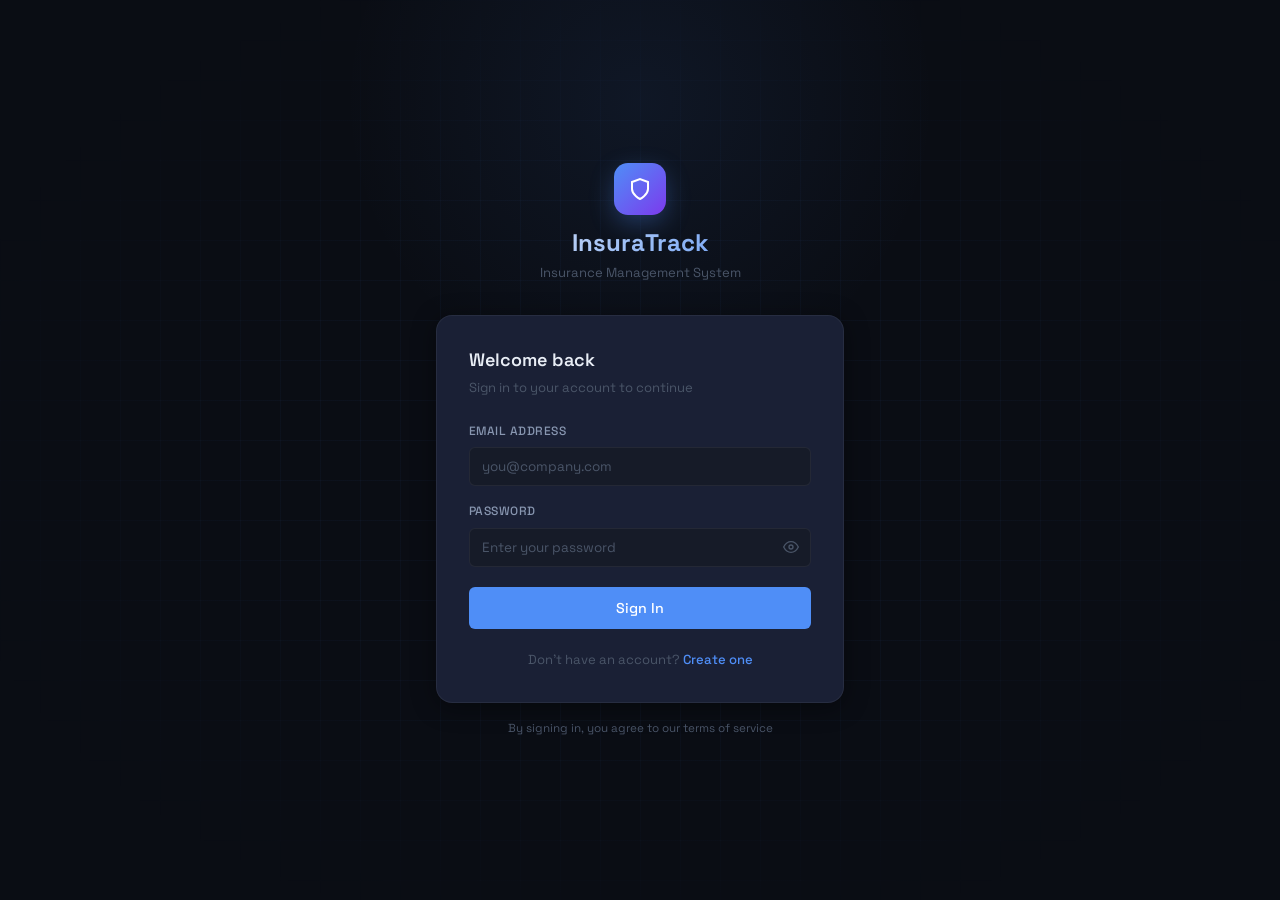
==== index.html @ 6d923c2f "frontend initial commit" ====
<!DOCTYPE html>
<html lang="en">
<head>
  <meta charset="UTF-8">
  <meta name="viewport" content="width=device-width, initial-scale=1.0">
  <title>InsuraTrack — Insurance Management</title>
  <link rel="stylesheet" href="css/global.css">
  <link rel="stylesheet" href="css/navbar.css">
  <link rel="stylesheet" href="css/dashboard.css">
  <style>
    #app { display: contents; }
  </style>
</head>
<body>
  <div id="app">
    <!-- Rendered by script.js -->
    <div style="display:flex;align-items:center;justify-content:center;min-height:100vh">
      <div class="spinner"></div>
    </div>
  </div>

  <!-- Load all JS modules in dependency order -->
  <script src="js/api.js"></script>
  <script src="js/auth.js"></script>
  <script src="js/utils.js"></script>
  <script src="js/dashboard.js"></script>
  <script src="js/policies.js"></script>
  <script src="js/payments.js"></script>
  <script src="js/companies.js"></script>
  <script src="js/script.js"></script>
  <script src="js/types.js"></script>
</body>
</html>
---- css/global.css ----
@import url('https://fonts.googleapis.com/css2?family=Space+Grotesk:wght@300;400;500;600;700&family=DM+Mono:wght@400;500&display=swap');

:root {
  /* Core Palette */
  --bg-base: #0a0d14;
  --bg-surface: #10141f;
  --bg-elevated: #161b28;
  --bg-card: #1a2035;
  --bg-hover: #1f2640;

  /* Borders */
  --border: rgba(255,255,255,0.06);
  --border-active: rgba(99,179,237,0.3);

  /* Text */
  --text-primary: #e8edf5;
  --text-secondary: #8896b0;
  --text-muted: #4a5568;

  /* Accent */
  --accent: #4f8ef7;
  --accent-hover: #6aa1ff;
  --accent-glow: rgba(79,142,247,0.15);
  --accent-soft: rgba(79,142,247,0.1);

  /* Status Colors */
  --green: #34d399;
  --green-soft: rgba(52,211,153,0.1);
  --red: #f87171;
  --red-soft: rgba(248,113,113,0.1);
  --yellow: #fbbf24;
  --yellow-soft: rgba(251,191,36,0.1);
  --purple: #a78bfa;
  --purple-soft: rgba(167,139,250,0.1);
  --cyan: #22d3ee;
  --cyan-soft: rgba(34,211,238,0.1);

  /* Spacing */
  --radius: 10px;
  --radius-lg: 16px;
  --radius-sm: 6px;

  /* Sidebar */
  --sidebar-width: 240px;
  --navbar-height: 60px;

  /* Shadows */
  --shadow-card: 0 4px 24px rgba(0,0,0,0.4);
  --shadow-glow: 0 0 30px rgba(79,142,247,0.15);
}

*, *::before, *::after { box-sizing: border-box; margin: 0; padding: 0; }

html { font-size: 15px; }

body {
  font-family: 'Space Grotesk', sans-serif;
  background: var(--bg-base);
  color: var(--text-primary);
  line-height: 1.6;
  min-height: 100vh;
  overflow-x: hidden;
}

/* Scrollbar */
::-webkit-scrollbar { width: 6px; height: 6px; }
::-webkit-scrollbar-track { background: var(--bg-surface); }
::-webkit-scrollbar-thumb { background: var(--bg-elevated); border-radius: 3px; }
::-webkit-scrollbar-thumb:hover { background: var(--text-muted); }

/* Typography */
h1, h2, h3, h4, h5, h6 { font-weight: 600; line-height: 1.3; }
h1 { font-size: 1.8rem; }
h2 { font-size: 1.4rem; }
h3 { font-size: 1.1rem; }

a { color: var(--accent); text-decoration: none; }
a:hover { color: var(--accent-hover); }

/* Buttons */
.btn {
  display: inline-flex;
  align-items: center;
  gap: 6px;
  padding: 8px 16px;
  border-radius: var(--radius-sm);
  font-family: inherit;
  font-size: 0.875rem;
  font-weight: 500;
  cursor: pointer;
  border: none;
  transition: all 0.15s ease;
  white-space: nowrap;
}

.btn-primary {
  background: var(--accent);
  color: #fff;
}
.btn-primary:hover { background: var(--accent-hover); transform: translateY(-1px); box-shadow: 0 4px 16px rgba(79,142,247,0.3); }

.btn-ghost {
  background: transparent;
  color: var(--text-secondary);
  border: 1px solid var(--border);
}
.btn-ghost:hover { background: var(--bg-hover); color: var(--text-primary); border-color: var(--border-active); }

.btn-danger {
  background: var(--red-soft);
  color: var(--red);
  border: 1px solid rgba(248,113,113,0.2);
}
.btn-danger:hover { background: rgba(248,113,113,0.2); }

.btn-success {
  background: var(--green-soft);
  color: var(--green);
  border: 1px solid rgba(52,211,153,0.2);
}
.btn-success:hover { background: rgba(52,211,153,0.2); }

.btn-sm { padding: 5px 10px; font-size: 0.8rem; }
.btn-icon { padding: 7px; }

/* Cards */
.card {
  background: var(--bg-card);
  border: 1px solid var(--border);
  border-radius: var(--radius-lg);
  padding: 20px;
}

/* Tables */
.table-wrapper {
  overflow-x: auto;
  border-radius: var(--radius-lg);
  border: 1px solid var(--border);
}

table {
  width: 100%;
  border-collapse: collapse;
  font-size: 0.875rem;
}

thead th {
  background: var(--bg-elevated);
  color: var(--text-muted);
  font-weight: 500;
  font-size: 0.75rem;
  text-transform: uppercase;
  letter-spacing: 0.05em;
  padding: 12px 16px;
  text-align: left;
  border-bottom: 1px solid var(--border);
}

tbody tr {
  border-bottom: 1px solid var(--border);
  transition: background 0.1s;
}
tbody tr:last-child { border-bottom: none; }
tbody tr:hover { background: var(--bg-hover); }

tbody td {
  padding: 12px 16px;
  color: var(--text-secondary);
  vertical-align: middle;
}

tbody td:first-child { color: var(--text-primary); font-weight: 500; }

/* Badges */
.badge {
  display: inline-flex;
  align-items: center;
  gap: 4px;
  padding: 3px 8px;
  border-radius: 20px;
  font-size: 0.75rem;
  font-weight: 500;
}
.badge-active, .badge-paid, .badge-green { background: var(--green-soft); color: var(--green); }
.badge-inactive, .badge-overdue, .badge-red { background: var(--red-soft); color: var(--red); }
.badge-pending, .badge-yellow { background: var(--yellow-soft); color: var(--yellow); }
.badge-expiring, .badge-purple { background: var(--purple-soft); color: var(--purple); }
.badge-expired { background: rgba(74,85,104,0.3); color: var(--text-muted); }
.badge-admin { background: var(--accent-soft); color: var(--accent); }

/* Forms */
.form-group {
  display: flex;
  flex-direction: column;
  gap: 6px;
}

label {
  font-size: 0.8rem;
  font-weight: 500;
  color: var(--text-secondary);
  text-transform: uppercase;
  letter-spacing: 0.04em;
}

input, select, textarea {
  background: var(--bg-elevated);
  border: 1px solid var(--border);
  border-radius: var(--radius-sm);
  color: var(--text-primary);
  font-family: inherit;
  font-size: 0.9rem;
  padding: 10px 12px;
  transition: border-color 0.15s, box-shadow 0.15s;
  width: 100%;
  outline: none;
}

input:focus, select:focus, textarea:focus {
  border-color: var(--accent);
  box-shadow: 0 0 0 3px var(--accent-soft);
}

input::placeholder, textarea::placeholder { color: var(--text-muted); }

select option { background: var(--bg-card); }

.form-grid {
  display: grid;
  grid-template-columns: repeat(auto-fit, minmax(220px, 1fr));
  gap: 16px;
}

/* Section Header */
.section-header {
  display: flex;
  align-items: center;
  justify-content: space-between;
  margin-bottom: 20px;
  flex-wrap: wrap;
  gap: 12px;
}

.section-title {
  font-size: 1.1rem;
  font-weight: 600;
  color: var(--text-primary);
}

/* Search Bar */
.search-bar {
  display: flex;
  align-items: center;
  gap: 8px;
  background: var(--bg-elevated);
  border: 1px solid var(--border);
  border-radius: var(--radius-sm);
  padding: 8px 12px;
  width: 240px;
}

.search-bar input {
  background: none;
  border: none;
  padding: 0;
  font-size: 0.875rem;
  box-shadow: none;
}

.search-bar svg { color: var(--text-muted); flex-shrink: 0; }

/* Page Container */
.page-content {
  padding: 24px;
  animation: fadeIn 0.2s ease;
}

@keyframes fadeIn {
  from { opacity: 0; transform: translateY(8px); }
  to { opacity: 1; transform: translateY(0); }
}

/* Utility */
.flex { display: flex; }
.items-center { align-items: center; }
.gap-8 { gap: 8px; }
.gap-12 { gap: 12px; }
.gap-16 { gap: 16px; }
.mt-16 { margin-top: 16px; }
.mt-24 { margin-top: 24px; }
.text-muted { color: var(--text-muted); font-size: 0.85rem; }

/* Empty state */
.empty-state {
  text-align: center;
  padding: 48px 20px;
  color: var(--text-muted);
}
.empty-state svg { margin-bottom: 12px; opacity: 0.4; }
.empty-state p { font-size: 0.9rem; }

/* Mono font for codes */
.mono { font-family: 'DM Mono', monospace; font-size: 0.85rem; }

/* Divider */
.divider { height: 1px; background: var(--border); margin: 16px 0; }

/* Hidden */
.hidden { display: none !important; }

/* Checkbox */
.checkbox-label {
  display: flex;
  align-items: center;
  gap: 8px;
  cursor: pointer;
  font-size: 0.875rem;
  color: var(--text-secondary);
}

input[type="checkbox"] {
  width: 16px;
  height: 16px;
  accent-color: var(--accent);
}

/* Responsive */
@media (max-width: 768px) {
  .form-grid { grid-template-columns: 1fr; }
  .section-header { flex-direction: column; align-items: flex-start; }
}
---- css/navbar.css ----
/* ─── SIDEBAR ─────────────────────────────────────────── */
.sidebar {
  position: fixed;
  left: 0;
  top: 0;
  bottom: 0;
  width: var(--sidebar-width);
  background: var(--bg-surface);
  border-right: 1px solid var(--border);
  display: flex;
  flex-direction: column;
  z-index: 100;
  transition: transform 0.25s ease;
}

.sidebar-logo {
  display: flex;
  align-items: center;
  gap: 10px;
  padding: 18px 20px;
  border-bottom: 1px solid var(--border);
  flex-shrink: 0;
}

.logo-icon {
  width: 34px;
  height: 34px;
  background: linear-gradient(135deg, var(--accent), #7c3aed);
  border-radius: 9px;
  display: flex;
  align-items: center;
  justify-content: center;
  flex-shrink: 0;
}

.sidebar-logo-text {
  display: flex;
  flex-direction: column;
  line-height: 1.2;
}

.sidebar-logo-text span:first-child {
  font-size: 0.95rem;
  font-weight: 700;
  color: var(--text-primary);
}

.sidebar-logo-text span:last-child {
  font-size: 0.65rem;
  color: var(--text-muted);
  text-transform: uppercase;
  letter-spacing: 0.08em;
}

.sidebar-nav {
  flex: 1;
  overflow-y: auto;
  padding: 12px 0;
}

.nav-section-label {
  padding: 8px 20px 4px;
  font-size: 0.65rem;
  font-weight: 600;
  text-transform: uppercase;
  letter-spacing: 0.1em;
  color: var(--text-muted);
}

.nav-item {
  display: flex;
  align-items: center;
  gap: 10px;
  padding: 9px 20px;
  color: var(--text-muted);
  font-size: 0.875rem;
  font-weight: 500;
  cursor: pointer;
  transition: all 0.15s ease;
  border-left: 2px solid transparent;
  margin: 1px 0;
  border-radius: 0 6px 6px 0;
  margin-right: 8px;
}

.nav-item:hover {
  color: var(--text-primary);
  background: var(--bg-hover);
}

.nav-item.active {
  color: var(--accent);
  background: var(--accent-soft);
  border-left-color: var(--accent);
}

.nav-item svg { flex-shrink: 0; opacity: 0.8; }
.nav-item.active svg { opacity: 1; }

.nav-badge {
  margin-left: auto;
  background: var(--red);
  color: #fff;
  font-size: 0.65rem;
  padding: 2px 6px;
  border-radius: 10px;
  font-weight: 600;
}

.sidebar-footer {
  padding: 12px 12px;
  border-top: 1px solid var(--border);
  flex-shrink: 0;
}

.user-info {
  display: flex;
  align-items: center;
  gap: 10px;
  padding: 8px;
  border-radius: var(--radius-sm);
}

.user-avatar {
  width: 32px;
  height: 32px;
  border-radius: 50%;
  background: linear-gradient(135deg, var(--accent), #7c3aed);
  display: flex;
  align-items: center;
  justify-content: center;
  font-size: 0.8rem;
  font-weight: 700;
  color: #fff;
  flex-shrink: 0;
}

.user-details { flex: 1; min-width: 0; }
.user-name {
  font-size: 0.875rem;
  font-weight: 600;
  white-space: nowrap;
  overflow: hidden;
  text-overflow: ellipsis;
}
.user-role {
  font-size: 0.7rem;
  color: var(--text-muted);
  text-transform: uppercase;
  letter-spacing: 0.05em;
}

.logout-btn {
  width: 28px;
  height: 28px;
  display: flex;
  align-items: center;
  justify-content: center;
  border-radius: 6px;
  color: var(--text-muted);
  cursor: pointer;
  border: none;
  background: none;
  transition: all 0.15s;
  flex-shrink: 0;
}
.logout-btn:hover { background: var(--red-soft); color: var(--red); }

/* ─── NAVBAR ─────────────────────────────────────────── */
.navbar {
  position: fixed;
  top: 0;
  left: var(--sidebar-width);
  right: 0;
  height: var(--navbar-height);
  background: rgba(10,13,20,0.85);
  backdrop-filter: blur(12px);
  border-bottom: 1px solid var(--border);
  display: flex;
  align-items: center;
  padding: 0 24px;
  z-index: 90;
  gap: 16px;
}

.navbar-title {
  font-size: 1rem;
  font-weight: 600;
  color: var(--text-primary);
  flex: 1;
}

.navbar-actions {
  display: flex;
  align-items: center;
  gap: 8px;
}

.nav-icon-btn {
  position: relative;
  width: 36px;
  height: 36px;
  border-radius: 8px;
  background: var(--bg-elevated);
  border: 1px solid var(--border);
  display: flex;
  align-items: center;
  justify-content: center;
  cursor: pointer;
  color: var(--text-secondary);
  transition: all 0.15s;
}
.nav-icon-btn:hover { background: var(--bg-hover); color: var(--text-primary); }

.notif-dot {
  position: absolute;
  top: 6px;
  right: 6px;
  width: 7px;
  height: 7px;
  background: var(--red);
  border-radius: 50%;
  border: 1.5px solid var(--bg-base);
}

/* Notifications dropdown */
.notif-dropdown {
  position: absolute;
  top: calc(var(--navbar-height) + 8px);
  right: 24px;
  width: 340px;
  background: var(--bg-card);
  border: 1px solid var(--border);
  border-radius: var(--radius-lg);
  box-shadow: var(--shadow-card);
  z-index: 200;
  overflow: hidden;
  animation: dropIn 0.15s ease;
}

@keyframes dropIn {
  from { opacity: 0; transform: translateY(-8px); }
  to { opacity: 1; transform: translateY(0); }
}

.notif-header {
  padding: 14px 16px;
  border-bottom: 1px solid var(--border);
  display: flex;
  align-items: center;
  justify-content: space-between;
  font-size: 0.875rem;
  font-weight: 600;
}

.notif-list { max-height: 320px; overflow-y: auto; }

.notif-item {
  display: flex;
  gap: 12px;
  padding: 12px 16px;
  border-bottom: 1px solid var(--border);
  transition: background 0.1s;
  cursor: pointer;
}
.notif-item:last-child { border-bottom: none; }
.notif-item:hover { background: var(--bg-hover); }

.notif-icon {
  width: 32px;
  height: 32px;
  border-radius: 8px;
  display: flex;
  align-items: center;
  justify-content: center;
  flex-shrink: 0;
}

.notif-text { flex: 1; }
.notif-text p { font-size: 0.825rem; color: var(--text-secondary); line-height: 1.4; }
.notif-text .time { font-size: 0.75rem; color: var(--text-muted); margin-top: 3px; }
.notif-empty { text-align: center; padding: 32px; color: var(--text-muted); font-size: 0.875rem; }

/* ─── MAIN LAYOUT ─────────────────────────────────────── */
.app-layout {
  display: flex;
  min-height: 100vh;
}

.main-content {
  margin-left: var(--sidebar-width);
  margin-top: var(--navbar-height);
  flex: 1;
  min-width: 0;
}

/* Mobile hamburger */
.hamburger {
  display: none;
  background: none;
  border: none;
  color: var(--text-primary);
  cursor: pointer;
  padding: 4px;
}

.sidebar-overlay {
  display: none;
  position: fixed;
  inset: 0;
  background: rgba(0,0,0,0.6);
  z-index: 95;
}

@media (max-width: 900px) {
  .sidebar {
    transform: translateX(-100%);
    z-index: 110;
  }
  .sidebar.open {
    transform: translateX(0);
    box-shadow: 0 0 40px rgba(0,0,0,0.5);
  }
  .sidebar-overlay.open { display: block; }
  .navbar { left: 0; }
  .main-content { margin-left: 0; }
  .hamburger { display: flex; }
}
---- css/dashboard.css ----
/* ─── DASHBOARD STATS ─────────────────────────────────── */
.stats-grid {
  display: grid;
  grid-template-columns: repeat(auto-fit, minmax(200px, 1fr));
  gap: 16px;
  margin-bottom: 24px;
}

.stat-card {
  background: var(--bg-card);
  border: 1px solid var(--border);
  border-radius: var(--radius-lg);
  padding: 20px;
  display: flex;
  flex-direction: column;
  gap: 12px;
  transition: transform 0.15s, box-shadow 0.15s;
  animation: fadeIn 0.3s ease backwards;
}

.stat-card:hover {
  transform: translateY(-2px);
  box-shadow: var(--shadow-glow);
}

.stat-card:nth-child(1) { animation-delay: 0.05s; }
.stat-card:nth-child(2) { animation-delay: 0.10s; }
.stat-card:nth-child(3) { animation-delay: 0.15s; }
.stat-card:nth-child(4) { animation-delay: 0.20s; }
.stat-card:nth-child(5) { animation-delay: 0.25s; }
.stat-card:nth-child(6) { animation-delay: 0.30s; }

.stat-header {
  display: flex;
  align-items: center;
  justify-content: space-between;
}

.stat-label {
  font-size: 0.75rem;
  font-weight: 500;
  text-transform: uppercase;
  letter-spacing: 0.07em;
  color: var(--text-muted);
}

.stat-icon {
  width: 36px;
  height: 36px;
  border-radius: 9px;
  display: flex;
  align-items: center;
  justify-content: center;
}

.stat-value {
  font-size: 2rem;
  font-weight: 700;
  color: var(--text-primary);
  letter-spacing: -0.02em;
}

.stat-sub {
  font-size: 0.78rem;
  color: var(--text-muted);
  margin-top: -8px;
}

.stat-change {
  font-size: 0.78rem;
  display: flex;
  align-items: center;
  gap: 3px;
}
.stat-change.up { color: var(--green); }
.stat-change.down { color: var(--red); }

/* ─── CHARTS ─────────────────────────────────────────── */
.charts-row {
  display: grid;
  grid-template-columns: 1fr 1fr;
  gap: 16px;
  margin-bottom: 24px;
}

.chart-card {
  background: var(--bg-card);
  border: 1px solid var(--border);
  border-radius: var(--radius-lg);
  padding: 20px;
}

.chart-title {
  font-size: 0.9rem;
  font-weight: 600;
  margin-bottom: 16px;
  color: var(--text-secondary);
}

canvas { display: block; max-width: 100%; }

/* ─── MINI LISTS ─────────────────────────────────────── */
.mini-list-item {
  display: flex;
  align-items: center;
  gap: 12px;
  padding: 10px 0;
  border-bottom: 1px solid var(--border);
}
.mini-list-item:last-child { border-bottom: none; }

.mini-avatar {
  width: 34px;
  height: 34px;
  border-radius: 8px;
  display: flex;
  align-items: center;
  justify-content: center;
  font-size: 0.8rem;
  font-weight: 700;
  flex-shrink: 0;
}

.mini-info { flex: 1; min-width: 0; }
.mini-info .name {
  font-size: 0.875rem;
  font-weight: 500;
  white-space: nowrap;
  overflow: hidden;
  text-overflow: ellipsis;
}
.mini-info .sub { font-size: 0.75rem; color: var(--text-muted); }

.mini-amount {
  font-size: 0.9rem;
  font-weight: 600;
  color: var(--text-primary);
  font-family: 'DM Mono', monospace;
}

@media (max-width: 768px) {
  .charts-row { grid-template-columns: 1fr; }
}

/* ─── MODAL ──────────────────────────────────────────── */
.modal-overlay {
  position: fixed;
  inset: 0;
  background: rgba(0,0,0,0.7);
  backdrop-filter: blur(4px);
  z-index: 300;
  display: flex;
  align-items: center;
  justify-content: center;
  padding: 16px;
  animation: overlayIn 0.15s ease;
}

@keyframes overlayIn {
  from { opacity: 0; }
  to { opacity: 1; }
}

.modal {
  background: var(--bg-card);
  border: 1px solid var(--border);
  border-radius: var(--radius-lg);
  width: 100%;
  max-width: 600px;
  max-height: 90vh;
  overflow-y: auto;
  box-shadow: 0 24px 80px rgba(0,0,0,0.5);
  animation: modalIn 0.2s ease;
}

@keyframes modalIn {
  from { opacity: 0; transform: scale(0.96) translateY(-10px); }
  to { opacity: 1; transform: scale(1) translateY(0); }
}

.modal-header {
  display: flex;
  align-items: center;
  justify-content: space-between;
  padding: 20px 24px;
  border-bottom: 1px solid var(--border);
  position: sticky;
  top: 0;
  background: var(--bg-card);
  z-index: 1;
}

.modal-header h3 { font-size: 1rem; }

.modal-close {
  width: 28px;
  height: 28px;
  display: flex;
  align-items: center;
  justify-content: center;
  border-radius: 6px;
  background: none;
  border: none;
  color: var(--text-muted);
  cursor: pointer;
  font-size: 1.1rem;
  transition: all 0.15s;
}
.modal-close:hover { background: var(--bg-hover); color: var(--text-primary); }

.modal-body {
  padding: 24px;
  display: flex;
  flex-direction: column;
  gap: 16px;
}

.modal-footer {
  display: flex;
  justify-content: flex-end;
  gap: 10px;
  padding: 16px 24px;
  border-top: 1px solid var(--border);
  background: var(--bg-card);
  position: sticky;
  bottom: 0;
}

/* ─── TOAST ──────────────────────────────────────────── */
.toast-container {
  position: fixed;
  bottom: 24px;
  right: 24px;
  display: flex;
  flex-direction: column;
  gap: 8px;
  z-index: 500;
  pointer-events: none;
}

.toast {
  display: flex;
  align-items: center;
  gap: 10px;
  padding: 12px 16px;
  background: var(--bg-card);
  border: 1px solid var(--border);
  border-radius: var(--radius);
  box-shadow: var(--shadow-card);
  min-width: 280px;
  max-width: 380px;
  pointer-events: auto;
  animation: toastIn 0.2s ease;
  font-size: 0.875rem;
}

@keyframes toastIn {
  from { opacity: 0; transform: translateX(20px); }
  to { opacity: 1; transform: translateX(0); }
}

.toast.removing { animation: toastOut 0.2s ease forwards; }
@keyframes toastOut {
  to { opacity: 0; transform: translateX(20px); height: 0; padding: 0; margin: 0; }
}

.toast-icon {
  width: 24px;
  height: 24px;
  border-radius: 6px;
  display: flex;
  align-items: center;
  justify-content: center;
  flex-shrink: 0;
}

.toast.success { border-left: 3px solid var(--green); }
.toast.success .toast-icon { background: var(--green-soft); color: var(--green); }
.toast.error { border-left: 3px solid var(--red); }
.toast.error .toast-icon { background: var(--red-soft); color: var(--red); }
.toast.warning { border-left: 3px solid var(--yellow); }
.toast.warning .toast-icon { background: var(--yellow-soft); color: var(--yellow); }
.toast.info { border-left: 3px solid var(--accent); }
.toast.info .toast-icon { background: var(--accent-soft); color: var(--accent); }

.toast-msg { flex: 1; color: var(--text-secondary); }

/* ─── SPINNER ─────────────────────────────────────────── */
.spinner-overlay {
  position: fixed;
  inset: 0;
  background: rgba(10,13,20,0.7);
  backdrop-filter: blur(3px);
  z-index: 400;
  display: flex;
  align-items: center;
  justify-content: center;
}

.spinner {
  width: 36px;
  height: 36px;
  border: 3px solid var(--border);
  border-top-color: var(--accent);
  border-radius: 50%;
  animation: spin 0.7s linear infinite;
}

@keyframes spin { to { transform: rotate(360deg); } }

.inline-spinner {
  width: 18px;
  height: 18px;
  border: 2px solid rgba(255,255,255,0.2);
  border-top-color: #fff;
  border-radius: 50%;
  animation: spin 0.7s linear infinite;
  display: inline-block;
}

/* ─── CONFIRM DIALOG ─────────────────────────────────── */
.confirm-modal { max-width: 380px; }
.confirm-modal .modal-body { text-align: center; padding: 32px 24px; }
.confirm-icon {
  width: 56px;
  height: 56px;
  border-radius: 16px;
  background: var(--red-soft);
  display: flex;
  align-items: center;
  justify-content: center;
  margin: 0 auto 16px;
  color: var(--red);
}
.confirm-modal h3 { margin-bottom: 8px; }
.confirm-modal p { color: var(--text-muted); font-size: 0.9rem; }

/* ─── EXPORT MODULE ──────────────────────────────────── */
.export-grid {
  display: grid;
  grid-template-columns: repeat(auto-fit, minmax(200px, 1fr));
  gap: 16px;
}

.export-card {
  background: var(--bg-elevated);
  border: 1px solid var(--border);
  border-radius: var(--radius);
  padding: 20px;
  text-align: center;
  cursor: pointer;
  transition: all 0.15s;
}

.export-card:hover {
  background: var(--bg-hover);
  border-color: var(--accent);
  transform: translateY(-2px);
}

.export-card .export-icon {
  width: 44px;
  height: 44px;
  border-radius: 12px;
  display: flex;
  align-items: center;
  justify-content: center;
  margin: 0 auto 12px;
}

.export-card h4 { font-size: 0.9rem; margin-bottom: 4px; }
.export-card p { font-size: 0.78rem; color: var(--text-muted); }

/* ─── REMINDERS ──────────────────────────────────────── */
.reminder-item {
  display: flex;
  gap: 12px;
  padding: 12px;
  border-radius: var(--radius-sm);
  border: 1px solid var(--border);
  background: var(--bg-elevated);
  margin-bottom: 8px;
  transition: background 0.1s;
}

.reminder-item.high { border-left: 3px solid var(--red); }
.reminder-item.medium { border-left: 3px solid var(--yellow); }
.reminder-item.low { border-left: 3px solid var(--green); }

/* ─── TABS ───────────────────────────────────────────── */
.tabs {
  display: flex;
  gap: 0;
  border-bottom: 1px solid var(--border);
  margin-bottom: 20px;
}

.tab {
  padding: 10px 16px;
  font-size: 0.875rem;
  font-weight: 500;
  color: var(--text-muted);
  cursor: pointer;
  border-bottom: 2px solid transparent;
  transition: all 0.15s;
  margin-bottom: -1px;
}
.tab:hover { color: var(--text-primary); }
.tab.active { color: var(--accent); border-bottom-color: var(--accent); }
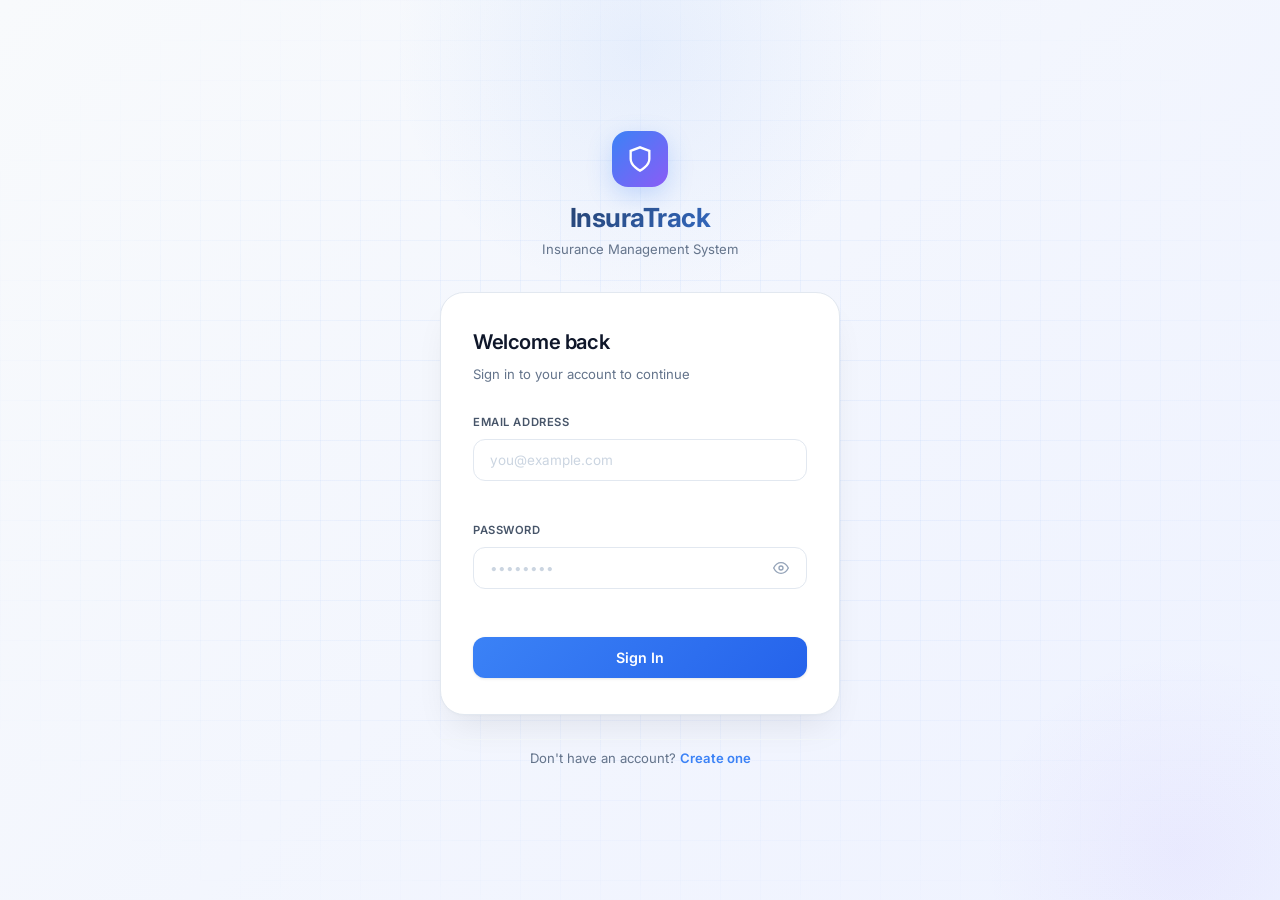
==== commit 20ca6b85: "initial commit" ====
--- a/index.html
+++ b/index.html
@@ -2,32 +2,196 @@
 <html lang="en">
 <head>
   <meta charset="UTF-8">
-  <meta name="viewport" content="width=device-width, initial-scale=1.0">
-  <title>InsuraTrack — Insurance Management</title>
+  <meta name="viewport" content="width=device-width, initial-scale=1.0, viewport-fit=cover">
+  <meta name="description" content="InsuraTrack - Complete Insurance Management System">
+  <meta name="theme-color" content="#3b82f6">
+  <title>InsuraTrack — Insurance Management System</title>
+  
+  <!-- Preconnect for faster font loading -->
+  <link rel="preconnect" href="https://fonts.googleapis.com">
+  <link rel="preconnect" href="https://fonts.gstatic.com" crossorigin>
+  
+  <!-- Stylesheets -->
   <link rel="stylesheet" href="css/global.css">
-  <link rel="stylesheet" href="css/navbar.css">
   <link rel="stylesheet" href="css/dashboard.css">
+  <link rel="stylesheet" href="css/layout.css">
+  
   <style>
-    #app { display: contents; }
+    /* Initial loading state - prevents flash of unstyled content */
+    #app {
+      min-height: 100vh;
+      background: var(--bg-base, #f8fafc);
+    }
+    
+    /* Theme toggle positioning fix */
+    .theme-toggle {
+      position: fixed;
+      bottom: 20px;
+      right: 20px;
+      z-index: 1000;
+      background: var(--bg-surface);
+      border: 1px solid var(--border);
+      border-radius: 40px;
+      padding: 6px;
+      display: flex;
+      gap: 4px;
+      cursor: pointer;
+      box-shadow: var(--shadow-md);
+      backdrop-filter: blur(10px);
+      transition: all var(--transition-fast);
+    }
+    
+    .theme-toggle:hover {
+      transform: scale(1.05);
+      box-shadow: var(--shadow-lg);
+    }
+    
+    .theme-option {
+      padding: 8px 16px;
+      border-radius: 32px;
+      font-size: 0.875rem;
+      font-weight: 500;
+      color: var(--text-muted);
+      transition: all var(--transition-fast);
+      cursor: pointer;
+    }
+    
+    .theme-option.active {
+      background: var(--accent);
+      color: white;
+    }
+    
+    @media (max-width: 768px) {
+      .theme-toggle {
+        bottom: 16px;
+        right: 16px;
+        padding: 4px;
+      }
+      
+      .theme-option {
+        padding: 6px 12px;
+        font-size: 0.75rem;
+      }
+    }
   </style>
 </head>
 <body>
   <div id="app">
-    <!-- Rendered by script.js -->
-    <div style="display:flex;align-items:center;justify-content:center;min-height:100vh">
+    <!-- Loading Spinner -->
+    <div class="empty-state" style="margin-top:48px;background:transparent;border:none;">
       <div class="spinner"></div>
+      <p style="margin-top:16px; color:var(--text-muted);">Loading InsuraTrack...</p>
     </div>
   </div>
 
-  <!-- Load all JS modules in dependency order -->
+  <!-- Theme Toggle Button -->
+  <div class="theme-toggle" id="themeToggle" onclick="toggleTheme()">
+    <span class="theme-option" data-theme="light" id="themeLight">🌞 Light</span>
+    <span class="theme-option" data-theme="dark" id="themeDark">🌙 Dark</span>
+  </div>
+
+  <script>
+    // Theme Management
+    function initTheme() {
+      const savedTheme = localStorage.getItem('theme');
+      const prefersDark = window.matchMedia('(prefers-color-scheme: dark)').matches;
+      const theme = savedTheme || (prefersDark ? 'dark' : 'light');
+      
+      if (theme === 'dark') {
+        document.documentElement.setAttribute('data-theme', 'dark');
+      } else {
+        document.documentElement.removeAttribute('data-theme');
+      }
+      
+      updateThemeToggleUI(theme);
+    }
+    
+    function updateThemeToggleUI(theme) {
+      const lightOption = document.getElementById('themeLight');
+      const darkOption = document.getElementById('themeDark');
+      
+      if (lightOption && darkOption) {
+        if (theme === 'dark') {
+          lightOption.classList.remove('active');
+          darkOption.classList.add('active');
+        } else {
+          lightOption.classList.add('active');
+          darkOption.classList.remove('active');
+        }
+      }
+    }
+    
+    window.toggleTheme = function() {
+      const isDark = document.documentElement.getAttribute('data-theme') === 'dark';
+      const newTheme = isDark ? 'light' : 'dark';
+      
+      if (newTheme === 'dark') {
+        document.documentElement.setAttribute('data-theme', 'dark');
+        localStorage.setItem('theme', 'dark');
+      } else {
+        document.documentElement.removeAttribute('data-theme');
+        localStorage.setItem('theme', 'light');
+      }
+      
+      updateThemeToggleUI(newTheme);
+      
+      // Optional: Dispatch event for other components to react
+      window.dispatchEvent(new CustomEvent('themeChanged', { detail: { theme: newTheme } }));
+    };
+    
+    // Initialize theme before anything else
+    initTheme();
+  </script>
+
+  <!-- JavaScript Modules - Load order matters -->
+  <script src="js/utils.js"></script>
   <script src="js/api.js"></script>
   <script src="js/auth.js"></script>
-  <script src="js/utils.js"></script>
   <script src="js/dashboard.js"></script>
   <script src="js/policies.js"></script>
   <script src="js/payments.js"></script>
   <script src="js/companies.js"></script>
+  <script src="js/providers.js"></script>
+  <script src="js/types.js"></script>
+  <script src="js/reminders.js"></script>
+  <script src="js/export.js"></script>
+  <script src="js/recycle.js"></script>
   <script src="js/script.js"></script>
-  <script src="js/types.js"></script>
+  
+  <script>
+    // Handle offline status
+    window.addEventListener('online', () => {
+      console.log('Back online');
+      if (window.showToast) {
+        window.showToast('Connection restored!', 'success');
+      }
+    });
+    
+    window.addEventListener('offline', () => {
+      console.log('Offline');
+      if (window.showToast) {
+        window.showToast('You are offline. Please check your connection.', 'warning');
+      }
+    });
+    
+    // Handle unhandled errors
+    window.addEventListener('error', (event) => {
+      console.error('Global error:', event.error);
+      if (window.showToast && !event.message?.includes('ResizeObserver')) {
+        window.showToast('An unexpected error occurred. Please refresh the page.', 'error');
+      }
+    });
+    
+    // Handle unhandled promise rejections
+    window.addEventListener('unhandledrejection', (event) => {
+      console.error('Unhandled rejection:', event.reason);
+      if (window.showToast) {
+        window.showToast(event.reason?.message || 'An unexpected error occurred', 'error');
+      }
+    });
+    
+    // Log successful app load
+    console.log('🚀 InsuraTrack App Loaded Successfully');
+  </script>
 </body>
 </html>
--- a/css/global.css
+++ b/css/global.css
@@ -1,331 +1,1199 @@
-@import url('https://fonts.googleapis.com/css2?family=Space+Grotesk:wght@300;400;500;600;700&family=DM+Mono:wght@400;500&display=swap');
+@import url('https://fonts.googleapis.com/css2?family=Inter:opsz,wght@14..32,300;14..32,400;14..32,500;14..32,600;14..32,700&family=JetBrains+Mono:wght@400;500&display=swap');
+
+/* ─────────────────────────────────────────────────────────────
+   DESIGN SYSTEM - Modern Insurance Management Platform
+   ───────────────────────────────────────────────────────────── */
 
 :root {
-  /* Core Palette */
-  --bg-base: #0a0d14;
-  --bg-surface: #10141f;
-  --bg-elevated: #161b28;
-  --bg-card: #1a2035;
-  --bg-hover: #1f2640;
-
-  /* Borders */
-  --border: rgba(255,255,255,0.06);
-  --border-active: rgba(99,179,237,0.3);
-
-  /* Text */
-  --text-primary: #e8edf5;
-  --text-secondary: #8896b0;
-  --text-muted: #4a5568;
-
-  /* Accent */
-  --accent: #4f8ef7;
-  --accent-hover: #6aa1ff;
-  --accent-glow: rgba(79,142,247,0.15);
-  --accent-soft: rgba(79,142,247,0.1);
-
-  /* Status Colors */
-  --green: #34d399;
-  --green-soft: rgba(52,211,153,0.1);
-  --red: #f87171;
-  --red-soft: rgba(248,113,113,0.1);
-  --yellow: #fbbf24;
-  --yellow-soft: rgba(251,191,36,0.1);
-  --purple: #a78bfa;
-  --purple-soft: rgba(167,139,250,0.1);
-  --cyan: #22d3ee;
-  --cyan-soft: rgba(34,211,238,0.1);
-
-  /* Spacing */
-  --radius: 10px;
+  /* Light Theme Colors */
+  --bg-base: #f5f7fb;
+  --bg-surface: #ffffff;
+  --bg-elevated: #f8fafc;
+  --bg-card: #ffffff;
+  --bg-hover: #f1f5f9;
+  --bg-active: #eef2ff;
+  
+  --border: #e2e8f0;
+  --border-light: #f1f5f9;
+  --border-active: #3b82f6;
+  
+  --text-primary: #0a0f1c;
+  --text-secondary: #475569;
+  --text-muted: #94a3b8;
+  --text-light: #cbd5e1;
+  
+  --accent: #3b82f6;
+  --accent-dark: #2563eb;
+  --accent-light: #60a5fa;
+  --accent-glow: rgba(59, 130, 246, 0.08);
+  --accent-soft: rgba(59, 130, 246, 0.12);
+  
+  --green: #10b981;
+  --green-dark: #059669;
+  --green-soft: rgba(16, 185, 129, 0.1);
+  --green-glow: rgba(16, 185, 129, 0.2);
+  
+  --red: #ef4444;
+  --red-dark: #dc2626;
+  --red-soft: rgba(239, 68, 68, 0.1);
+  
+  --yellow: #f59e0b;
+  --yellow-dark: #d97706;
+  --yellow-soft: rgba(245, 158, 11, 0.1);
+  
+  --purple: #8b5cf6;
+  --purple-dark: #7c3aed;
+  --purple-soft: rgba(139, 92, 246, 0.1);
+  
+  --cyan: #06b6d4;
+  --cyan-dark: #0891b2;
+  --cyan-soft: rgba(6, 182, 212, 0.1);
+  
+  --orange: #f97316;
+  --orange-soft: rgba(249, 115, 22, 0.1);
+  
+  --pink: #ec4899;
+  --pink-soft: rgba(236, 72, 153, 0.1);
+  
+  /* Spacing & Layout */
+  --sidebar-width: 280px;
+  --sidebar-collapsed: 80px;
+  --navbar-height: 70px;
+  
+  /* Radius */
+  --radius-xs: 6px;
+  --radius-sm: 8px;
+  --radius-md: 12px;
   --radius-lg: 16px;
-  --radius-sm: 6px;
-
-  /* Sidebar */
-  --sidebar-width: 240px;
-  --navbar-height: 60px;
-
+  --radius-xl: 24px;
+  --radius-full: 9999px;
+  
   /* Shadows */
-  --shadow-card: 0 4px 24px rgba(0,0,0,0.4);
-  --shadow-glow: 0 0 30px rgba(79,142,247,0.15);
-}
-
-*, *::before, *::after { box-sizing: border-box; margin: 0; padding: 0; }
-
-html { font-size: 15px; }
+  --shadow-xs: 0 1px 2px rgba(0, 0, 0, 0.05);
+  --shadow-sm: 0 1px 3px rgba(0, 0, 0, 0.1);
+  --shadow-md: 0 4px 6px -1px rgba(0, 0, 0, 0.1);
+  --shadow-lg: 0 10px 15px -3px rgba(0, 0, 0, 0.1);
+  --shadow-xl: 0 20px 25px -5px rgba(0, 0, 0, 0.1);
+  --shadow-2xl: 0 25px 50px -12px rgba(0, 0, 0, 0.25);
+  --shadow-glow: 0 0 0 3px rgba(59, 130, 246, 0.15);
+  --shadow-card: 0 1px 2px rgba(0,0,0,0.05), 0 8px 20px -6px rgba(0,0,0,0.08);
+  --shadow-elevated: 0 20px 25px -5px rgba(0,0,0,0.08), 0 10px 10px -5px rgba(0,0,0,0.02);
+  
+  /* Transitions */
+  --transition-fast: 150ms cubic-bezier(0.4, 0, 0.2, 1);
+  --transition-base: 200ms cubic-bezier(0.4, 0, 0.2, 1);
+  --transition-slow: 300ms cubic-bezier(0.4, 0, 0.2, 1);
+  --transition-bounce: 500ms cubic-bezier(0.34, 1.56, 0.64, 1);
+}
+
+/* Dark Theme */
+[data-theme="dark"] {
+  --bg-base: #0a0f1c;
+  --bg-surface: #111827;
+  --bg-elevated: #1f2937;
+  --bg-card: #1e293b;
+  --bg-hover: #2d3a4f;
+  --bg-active: #1e3a8a;
+  
+  --border: #2d3a4f;
+  --border-light: #1f2937;
+  
+  --text-primary: #f3f4f6;
+  --text-secondary: #d1d5db;
+  --text-muted: #9ca3af;
+  --text-light: #6b7280;
+  
+  --accent: #60a5fa;
+  --accent-dark: #3b82f6;
+  --accent-glow: rgba(96, 165, 250, 0.1);
+  --accent-soft: rgba(96, 165, 250, 0.15);
+  
+  --shadow-card: 0 1px 3px rgba(0, 0, 0, 0.3), 0 8px 20px -6px rgba(0, 0, 0, 0.2);
+  --shadow-elevated: 0 20px 25px -5px rgba(0, 0, 0, 0.3), 0 10px 10px -5px rgba(0, 0, 0, 0.1);
+}
+
+/* ─────────────────────────────────────────────────────────────
+   GLOBAL RESETS & BASE STYLES
+   ───────────────────────────────────────────────────────────── */
+
+*, *::before, *::after {
+  margin: 0;
+  padding: 0;
+  box-sizing: border-box;
+}
+
+html {
+  font-size: 15px;
+  scroll-behavior: smooth;
+  -webkit-font-smoothing: antialiased;
+  -moz-osx-font-smoothing: grayscale;
+}
 
 body {
-  font-family: 'Space Grotesk', sans-serif;
+  font-family: 'Inter', -apple-system, BlinkMacSystemFont, 'Segoe UI', sans-serif;
   background: var(--bg-base);
   color: var(--text-primary);
   line-height: 1.6;
   min-height: 100vh;
   overflow-x: hidden;
-}
-
-/* Scrollbar */
-::-webkit-scrollbar { width: 6px; height: 6px; }
-::-webkit-scrollbar-track { background: var(--bg-surface); }
-::-webkit-scrollbar-thumb { background: var(--bg-elevated); border-radius: 3px; }
-::-webkit-scrollbar-thumb:hover { background: var(--text-muted); }
+  transition: background-color var(--transition-base), color var(--transition-base);
+}
+
+/* Custom Scrollbar */
+::-webkit-scrollbar {
+  width: 8px;
+  height: 8px;
+}
+
+::-webkit-scrollbar-track {
+  background: var(--bg-elevated);
+  border-radius: var(--radius-full);
+}
+
+::-webkit-scrollbar-thumb {
+  background: var(--text-light);
+  border-radius: var(--radius-full);
+  transition: background var(--transition-fast);
+}
+
+::-webkit-scrollbar-thumb:hover {
+  background: var(--text-muted);
+}
 
 /* Typography */
-h1, h2, h3, h4, h5, h6 { font-weight: 600; line-height: 1.3; }
-h1 { font-size: 1.8rem; }
-h2 { font-size: 1.4rem; }
-h3 { font-size: 1.1rem; }
-
-a { color: var(--accent); text-decoration: none; }
-a:hover { color: var(--accent-hover); }
-
-/* Buttons */
+h1, h2, h3, h4, h5, h6 {
+  font-weight: 600;
+  line-height: 1.3;
+  letter-spacing: -0.02em;
+  color: var(--text-primary);
+}
+
+h1 { font-size: 2rem; font-weight: 700; }
+h2 { font-size: 1.5rem; }
+h3 { font-size: 1.25rem; }
+h4 { font-size: 1.125rem; }
+
+/* Links */
+a {
+  color: var(--accent);
+  text-decoration: none;
+  transition: color var(--transition-fast);
+}
+
+a:hover {
+  color: var(--accent-dark);
+}
+
+/* Selection */
+::selection {
+  background: var(--accent-soft);
+  color: var(--accent);
+}
+
+/* ─────────────────────────────────────────────────────────────
+   BUTTONS - Modern & Interactive
+   ───────────────────────────────────────────────────────────── */
+
 .btn {
   display: inline-flex;
   align-items: center;
-  gap: 6px;
-  padding: 8px 16px;
-  border-radius: var(--radius-sm);
+  justify-content: center;
+  gap: 8px;
+  padding: 10px 20px;
+  border-radius: var(--radius-md);
   font-family: inherit;
   font-size: 0.875rem;
   font-weight: 500;
   cursor: pointer;
   border: none;
-  transition: all 0.15s ease;
+  transition: all var(--transition-base);
   white-space: nowrap;
+  position: relative;
+  overflow: hidden;
+}
+
+.btn::before {
+  content: '';
+  position: absolute;
+  inset: 0;
+  background: rgba(255, 255, 255, 0.1);
+  transform: scaleX(0);
+  transform-origin: right;
+  transition: transform var(--transition-base);
+}
+
+.btn:hover::before {
+  transform: scaleX(1);
+  transform-origin: left;
 }
 
 .btn-primary {
-  background: var(--accent);
+  background: linear-gradient(135deg, var(--accent), var(--accent-dark));
   color: #fff;
-}
-.btn-primary:hover { background: var(--accent-hover); transform: translateY(-1px); box-shadow: 0 4px 16px rgba(79,142,247,0.3); }
+  box-shadow: var(--shadow-sm);
+}
+
+.btn-primary:hover {
+  transform: translateY(-2px);
+  box-shadow: var(--shadow-md), 0 4px 12px var(--accent-glow);
+}
+
+.btn-secondary {
+  background: var(--bg-elevated);
+  color: var(--text-secondary);
+  border: 1px solid var(--border);
+}
+
+.btn-secondary:hover {
+  background: var(--bg-hover);
+  color: var(--text-primary);
+  border-color: var(--accent);
+  transform: translateY(-1px);
+}
 
 .btn-ghost {
   background: transparent;
   color: var(--text-secondary);
   border: 1px solid var(--border);
 }
-.btn-ghost:hover { background: var(--bg-hover); color: var(--text-primary); border-color: var(--border-active); }
+
+.btn-ghost:hover {
+  background: var(--bg-hover);
+  color: var(--text-primary);
+  border-color: var(--accent);
+}
 
 .btn-danger {
   background: var(--red-soft);
   color: var(--red);
-  border: 1px solid rgba(248,113,113,0.2);
-}
-.btn-danger:hover { background: rgba(248,113,113,0.2); }
+  border: 1px solid rgba(239, 68, 68, 0.2);
+}
+
+.btn-danger:hover {
+  background: rgba(239, 68, 68, 0.2);
+  color: var(--red-dark);
+  transform: translateY(-1px);
+  border-color: var(--red);
+}
 
 .btn-success {
   background: var(--green-soft);
   color: var(--green);
-  border: 1px solid rgba(52,211,153,0.2);
-}
-.btn-success:hover { background: rgba(52,211,153,0.2); }
-
-.btn-sm { padding: 5px 10px; font-size: 0.8rem; }
-.btn-icon { padding: 7px; }
-
-/* Cards */
+  border: 1px solid rgba(16, 185, 129, 0.2);
+}
+
+.btn-success:hover {
+  background: rgba(16, 185, 129, 0.2);
+  color: var(--green-dark);
+  transform: translateY(-1px);
+  border-color: var(--green);
+}
+
+.btn-warning {
+  background: var(--yellow-soft);
+  color: var(--yellow);
+  border: 1px solid rgba(245, 158, 11, 0.2);
+}
+
+.btn-warning:hover {
+  background: rgba(245, 158, 11, 0.2);
+  color: var(--yellow-dark);
+  transform: translateY(-1px);
+}
+
+.btn-info {
+  background: var(--cyan-soft);
+  color: var(--cyan);
+  border: 1px solid rgba(6, 182, 212, 0.2);
+}
+
+.btn-info:hover {
+  background: rgba(6, 182, 212, 0.2);
+  color: var(--cyan-dark);
+  transform: translateY(-1px);
+}
+
+.btn-sm {
+  padding: 6px 12px;
+  font-size: 0.75rem;
+  gap: 6px;
+}
+
+.btn-lg {
+  padding: 12px 24px;
+  font-size: 1rem;
+}
+
+.btn-icon {
+  padding: 8px;
+  aspect-ratio: 1;
+}
+
+.btn:active {
+  transform: translateY(0);
+}
+
+/* ─────────────────────────────────────────────────────────────
+   CARDS & CONTAINERS
+   ───────────────────────────────────────────────────────────── */
+
 .card {
   background: var(--bg-card);
   border: 1px solid var(--border);
   border-radius: var(--radius-lg);
-  padding: 20px;
-}
-
-/* Tables */
+  padding: 24px;
+  transition: all var(--transition-base);
+  box-shadow: var(--shadow-card);
+}
+
+.card:hover {
+  transform: translateY(-2px);
+  border-color: var(--accent);
+  box-shadow: var(--shadow-md);
+}
+
+.card-header {
+  display: flex;
+  align-items: center;
+  justify-content: space-between;
+  margin-bottom: 20px;
+  padding-bottom: 16px;
+  border-bottom: 1px solid var(--border);
+}
+
+.card-title {
+  font-size: 1.125rem;
+  font-weight: 600;
+  color: var(--text-primary);
+}
+
+/* ─────────────────────────────────────────────────────────────
+   TABLES - Clean & Readable
+   ───────────────────────────────────────────────────────────── */
+
 .table-wrapper {
   overflow-x: auto;
   border-radius: var(--radius-lg);
+  background: var(--bg-card);
   border: 1px solid var(--border);
-}
-
-table {
+  box-shadow: var(--shadow-xs);
+}
+
+.data-table {
   width: 100%;
   border-collapse: collapse;
   font-size: 0.875rem;
 }
 
-thead th {
+.data-table thead {
   background: var(--bg-elevated);
-  color: var(--text-muted);
-  font-weight: 500;
+  border-bottom: 1px solid var(--border);
+}
+
+.data-table th {
+  padding: 14px 20px;
+  text-align: left;
   font-size: 0.75rem;
+  font-weight: 600;
+  color: var(--text-secondary);
   text-transform: uppercase;
-  letter-spacing: 0.05em;
-  padding: 12px 16px;
-  text-align: left;
-  border-bottom: 1px solid var(--border);
-}
-
-tbody tr {
-  border-bottom: 1px solid var(--border);
-  transition: background 0.1s;
-}
-tbody tr:last-child { border-bottom: none; }
-tbody tr:hover { background: var(--bg-hover); }
-
-tbody td {
-  padding: 12px 16px;
+  letter-spacing: 0.06em;
+}
+
+.data-table td {
+  padding: 14px 20px;
   color: var(--text-secondary);
-  vertical-align: middle;
-}
-
-tbody td:first-child { color: var(--text-primary); font-weight: 500; }
-
-/* Badges */
+  border-bottom: 1px solid var(--border-light);
+  transition: background var(--transition-fast);
+}
+
+.data-table tr {
+  transition: all var(--transition-fast);
+}
+
+.data-table tbody tr:hover {
+  background: var(--bg-hover);
+}
+
+.data-table tbody tr:last-child td {
+  border-bottom: none;
+}
+
+/* ─────────────────────────────────────────────────────────────
+   BADGES - Status Indicators
+   ───────────────────────────────────────────────────────────── */
+
 .badge {
   display: inline-flex;
   align-items: center;
-  gap: 4px;
-  padding: 3px 8px;
-  border-radius: 20px;
+  gap: 6px;
+  padding: 4px 12px;
+  border-radius: var(--radius-full);
+  font-size: 0.7rem;
+  font-weight: 600;
+  letter-spacing: 0.02em;
+  text-transform: uppercase;
+  white-space: nowrap;
+  transition: all var(--transition-fast);
+}
+
+.badge-active,
+.badge-paid,
+.badge-success {
+  background: var(--green-soft);
+  color: var(--green);
+}
+
+.badge-expired,
+.badge-inactive {
+  background: var(--red-soft);
+  color: var(--red);
+}
+
+.badge-expiring,
+.badge-warning,
+.badge-pending {
+  background: var(--yellow-soft);
+  color: var(--yellow);
+}
+
+.badge-purple {
+  background: var(--purple-soft);
+  color: var(--purple);
+}
+
+.badge-info,
+.badge-gray {
+  background: var(--bg-elevated);
+  color: var(--text-secondary);
+}
+
+.badge-cyan {
+  background: var(--cyan-soft);
+  color: var(--cyan);
+}
+
+.badge-orange {
+  background: var(--orange-soft);
+  color: var(--orange);
+}
+
+.badge-pink {
+  background: var(--pink-soft);
+  color: var(--pink);
+}
+
+/* Pulse Animation for Overdue */
+.badge-overdue {
+  background: var(--red-soft);
+  color: var(--red);
+  animation: pulse 1.5s infinite;
+}
+
+@keyframes pulse {
+  0%, 100% { opacity: 1; transform: scale(1); }
+  50% { opacity: 0.8; transform: scale(1.02); }
+}
+
+/* ─────────────────────────────────────────────────────────────
+   FORMS - Modern Inputs
+   ───────────────────────────────────────────────────────────── */
+
+.form-group {
+  display: flex;
+  flex-direction: column;
+  gap: 8px;
+  margin-bottom: 20px;
+}
+
+.form-group label {
   font-size: 0.75rem;
-  font-weight: 500;
-}
-.badge-active, .badge-paid, .badge-green { background: var(--green-soft); color: var(--green); }
-.badge-inactive, .badge-overdue, .badge-red { background: var(--red-soft); color: var(--red); }
-.badge-pending, .badge-yellow { background: var(--yellow-soft); color: var(--yellow); }
-.badge-expiring, .badge-purple { background: var(--purple-soft); color: var(--purple); }
-.badge-expired { background: rgba(74,85,104,0.3); color: var(--text-muted); }
-.badge-admin { background: var(--accent-soft); color: var(--accent); }
-
-/* Forms */
-.form-group {
-  display: flex;
-  flex-direction: column;
-  gap: 6px;
-}
-
-label {
-  font-size: 0.8rem;
-  font-weight: 500;
+  font-weight: 600;
   color: var(--text-secondary);
   text-transform: uppercase;
-  letter-spacing: 0.04em;
-}
-
-input, select, textarea {
-  background: var(--bg-elevated);
+  letter-spacing: 0.06em;
+}
+
+.form-group input,
+.form-group select,
+.form-group textarea {
+  background: var(--bg-surface);
   border: 1px solid var(--border);
-  border-radius: var(--radius-sm);
+  border-radius: var(--radius-md);
   color: var(--text-primary);
   font-family: inherit;
-  font-size: 0.9rem;
-  padding: 10px 12px;
-  transition: border-color 0.15s, box-shadow 0.15s;
+  font-size: 0.875rem;
+  padding: 12px 16px;
+  transition: all var(--transition-fast);
   width: 100%;
   outline: none;
 }
 
-input:focus, select:focus, textarea:focus {
+.form-group input:focus,
+.form-group select:focus,
+.form-group textarea:focus {
   border-color: var(--accent);
-  box-shadow: 0 0 0 3px var(--accent-soft);
-}
-
-input::placeholder, textarea::placeholder { color: var(--text-muted); }
-
-select option { background: var(--bg-card); }
+  box-shadow: var(--shadow-glow);
+}
+
+.form-group input:hover,
+.form-group select:hover,
+.form-group textarea:hover {
+  border-color: var(--accent-light);
+}
+
+.form-group input[type="file"] {
+  padding: 10px 12px;
+  cursor: pointer;
+}
+
+.form-group input[type="checkbox"] {
+  width: 18px;
+  height: 18px;
+  cursor: pointer;
+  accent-color: var(--accent);
+}
 
 .form-grid {
   display: grid;
-  grid-template-columns: repeat(auto-fit, minmax(220px, 1fr));
-  gap: 16px;
-}
-
-/* Section Header */
-.section-header {
-  display: flex;
-  align-items: center;
-  justify-content: space-between;
-  margin-bottom: 20px;
-  flex-wrap: wrap;
+  grid-template-columns: repeat(auto-fit, minmax(280px, 1fr));
+  gap: 20px;
+}
+
+.checkbox-label {
+  display: flex;
+  align-items: center;
+  gap: 10px;
+  cursor: pointer;
+  font-size: 0.875rem;
+  font-weight: 500;
+  color: var(--text-primary);
+  text-transform: none;
+  letter-spacing: 0;
+}
+
+/* ─────────────────────────────────────────────────────────────
+   SEARCH BAR
+   ───────────────────────────────────────────────────────────── */
+
+.search-bar {
+  display: flex;
+  align-items: center;
   gap: 12px;
-}
-
-.section-title {
-  font-size: 1.1rem;
-  font-weight: 600;
-  color: var(--text-primary);
-}
-
-/* Search Bar */
-.search-bar {
-  display: flex;
-  align-items: center;
-  gap: 8px;
-  background: var(--bg-elevated);
+  background: var(--bg-surface);
   border: 1px solid var(--border);
-  border-radius: var(--radius-sm);
-  padding: 8px 12px;
-  width: 240px;
+  border-radius: var(--radius-md);
+  padding: 8px 16px;
+  min-width: 260px;
+  transition: all var(--transition-fast);
+}
+
+.search-bar:focus-within {
+  border-color: var(--accent);
+  box-shadow: var(--shadow-glow);
 }
 
 .search-bar input {
   background: none;
   border: none;
+  outline: none;
+  font-size: 0.875rem;
+  color: var(--text-primary);
+  width: 100%;
   padding: 0;
+}
+
+.search-bar input::placeholder {
+  color: var(--text-muted);
+}
+
+.search-bar svg {
+  color: var(--text-muted);
+  flex-shrink: 0;
+}
+
+/* ─────────────────────────────────────────────────────────────
+   TABS
+   ───────────────────────────────────────────────────────────── */
+
+.tabs {
+  display: flex;
+  gap: 4px;
+  border-bottom: 1px solid var(--border);
+  margin-bottom: 24px;
+  flex-wrap: wrap;
+}
+
+.tab {
+  padding: 10px 20px;
   font-size: 0.875rem;
-  box-shadow: none;
-}
-
-.search-bar svg { color: var(--text-muted); flex-shrink: 0; }
-
-/* Page Container */
-.page-content {
+  font-weight: 500;
+  color: var(--text-muted);
+  cursor: pointer;
+  border-bottom: 2px solid transparent;
+  transition: all var(--transition-fast);
+  margin-bottom: -1px;
+  white-space: nowrap;
+}
+
+.tab:hover {
+  color: var(--text-primary);
+}
+
+.tab.active {
+  color: var(--accent);
+  border-bottom-color: var(--accent);
+}
+
+/* ─────────────────────────────────────────────────────────────
+   SECTION HEADER
+   ───────────────────────────────────────────────────────────── */
+
+.section-header {
+  display: flex;
+  align-items: center;
+  justify-content: space-between;
+  margin-bottom: 28px;
+  flex-wrap: wrap;
+  gap: 16px;
+}
+
+.section-title {
+  font-size: 1.375rem;
+  font-weight: 700;
+  color: var(--text-primary);
+  letter-spacing: -0.02em;
+  background: linear-gradient(135deg, var(--text-primary), var(--accent));
+  -webkit-background-clip: text;
+  -webkit-text-fill-color: transparent;
+  background-clip: text;
+}
+
+.section-subtitle {
+  font-size: 0.875rem;
+  color: var(--text-muted);
+  margin-top: 4px;
+}
+
+/* ─────────────────────────────────────────────────────────────
+   MODAL
+   ───────────────────────────────────────────────────────────── */
+
+.modal {
+  display: none;
+  position: fixed;
+  inset: 0;
+  background: rgba(0, 0, 0, 0.6);
+  backdrop-filter: blur(8px);
+  z-index: 1000;
+  align-items: center;
+  justify-content: center;
+  padding: 20px;
+  animation: fadeIn var(--transition-base);
+}
+
+@keyframes fadeIn {
+  from { opacity: 0; }
+  to { opacity: 1; }
+}
+
+.modal-content {
+  background: var(--bg-card);
+  border-radius: var(--radius-xl);
+  width: 100%;
+  max-width: 600px;
+  max-height: 85vh;
+  overflow-y: auto;
+  box-shadow: var(--shadow-2xl);
+  animation: slideUp var(--transition-base);
+}
+
+@keyframes slideUp {
+  from {
+    opacity: 0;
+    transform: translateY(30px);
+  }
+  to {
+    opacity: 1;
+    transform: translateY(0);
+  }
+}
+
+.modal-header {
+  display: flex;
+  align-items: center;
+  justify-content: space-between;
+  padding: 20px 24px;
+  border-bottom: 1px solid var(--border);
+  position: sticky;
+  top: 0;
+  background: var(--bg-card);
+  z-index: 1;
+}
+
+.modal-header h3 {
+  font-size: 1.125rem;
+  font-weight: 600;
+}
+
+.modal-close {
+  width: 32px;
+  height: 32px;
+  display: flex;
+  align-items: center;
+  justify-content: center;
+  border-radius: var(--radius-sm);
+  background: none;
+  border: none;
+  color: var(--text-muted);
+  cursor: pointer;
+  font-size: 1.25rem;
+  transition: all var(--transition-fast);
+}
+
+.modal-close:hover {
+  background: var(--bg-hover);
+  color: var(--red);
+}
+
+.modal-body {
   padding: 24px;
-  animation: fadeIn 0.2s ease;
-}
-
-@keyframes fadeIn {
-  from { opacity: 0; transform: translateY(8px); }
-  to { opacity: 1; transform: translateY(0); }
-}
-
-/* Utility */
+}
+
+.modal-footer {
+  display: flex;
+  justify-content: flex-end;
+  gap: 12px;
+  padding: 16px 24px;
+  border-top: 1px solid var(--border);
+  background: var(--bg-card);
+  position: sticky;
+  bottom: 0;
+}
+
+/* Confirm Modal */
+.confirm-modal {
+  max-width: 420px;
+}
+
+.confirm-modal .modal-body {
+  text-align: center;
+  padding: 32px 24px;
+}
+
+.confirm-icon {
+  width: 60px;
+  height: 60px;
+  border-radius: var(--radius-lg);
+  background: var(--red-soft);
+  display: flex;
+  align-items: center;
+  justify-content: center;
+  margin: 0 auto 20px;
+  color: var(--red);
+}
+
+.confirm-modal h3 {
+  margin-bottom: 8px;
+}
+
+.confirm-modal p {
+  color: var(--text-muted);
+  font-size: 0.9rem;
+}
+
+/* ─────────────────────────────────────────────────────────────
+   TOAST NOTIFICATIONS
+   ───────────────────────────────────────────────────────────── */
+
+.toast-container {
+  position: fixed;
+  bottom: 24px;
+  right: 24px;
+  display: flex;
+  flex-direction: column;
+  gap: 12px;
+  z-index: 1100;
+  pointer-events: none;
+}
+
+.toast {
+  display: flex;
+  align-items: center;
+  gap: 12px;
+  padding: 12px 20px;
+  background: var(--bg-card);
+  border: 1px solid var(--border);
+  border-radius: var(--radius-md);
+  box-shadow: var(--shadow-lg);
+  min-width: 280px;
+  max-width: 400px;
+  pointer-events: auto;
+  animation: slideInRight var(--transition-base);
+  position: relative;
+  overflow: hidden;
+}
+
+.toast::before {
+  content: '';
+  position: absolute;
+  top: 0;
+  left: 0;
+  width: 4px;
+  height: 100%;
+}
+
+.toast.success::before { background: var(--green); }
+.toast.error::before { background: var(--red); }
+.toast.warning::before { background: var(--yellow); }
+.toast.info::before { background: var(--accent); }
+
+@keyframes slideInRight {
+  from {
+    opacity: 0;
+    transform: translateX(100px);
+  }
+  to {
+    opacity: 1;
+    transform: translateX(0);
+  }
+}
+
+.toast-icon {
+  width: 24px;
+  height: 24px;
+  display: flex;
+  align-items: center;
+  justify-content: center;
+  flex-shrink: 0;
+}
+
+.toast.success .toast-icon { color: var(--green); }
+.toast.error .toast-icon { color: var(--red); }
+.toast.warning .toast-icon { color: var(--yellow); }
+.toast.info .toast-icon { color: var(--accent); }
+
+.toast-message {
+  flex: 1;
+  font-size: 0.875rem;
+  color: var(--text-primary);
+}
+
+/* ─────────────────────────────────────────────────────────────
+   SPINNER / LOADING
+   ───────────────────────────────────────────────────────────── */
+
+.spinner-overlay {
+  position: fixed;
+  inset: 0;
+  background: rgba(0, 0, 0, 0.5);
+  backdrop-filter: blur(4px);
+  z-index: 2000;
+  display: flex;
+  align-items: center;
+  justify-content: center;
+}
+
+.spinner {
+  width: 48px;
+  height: 48px;
+  border: 3px solid var(--border);
+  border-top-color: var(--accent);
+  border-radius: 50%;
+  animation: spin 0.8s linear infinite;
+}
+
+@keyframes spin {
+  to { transform: rotate(360deg); }
+}
+
+.inline-spinner {
+  width: 18px;
+  height: 18px;
+  border: 2px solid rgba(255, 255, 255, 0.3);
+  border-top-color: #fff;
+  border-radius: 50%;
+  animation: spin 0.7s linear infinite;
+  display: inline-block;
+}
+
+/* ─────────────────────────────────────────────────────────────
+   EMPTY STATE
+   ───────────────────────────────────────────────────────────── */
+
+.empty-state {
+  text-align: center;
+  padding: 64px 32px;
+  color: var(--text-muted);
+  background: var(--bg-card);
+  border-radius: var(--radius-lg);
+  border: 1px solid var(--border);
+}
+
+.empty-state svg {
+  opacity: 0.5;
+  margin-bottom: 16px;
+}
+
+.empty-state p {
+  font-size: 0.875rem;
+}
+
+/* ─────────────────────────────────────────────────────────────
+   UTILITY CLASSES
+   ───────────────────────────────────────────────────────────── */
+
+/* Flexbox */
 .flex { display: flex; }
+.flex-col { flex-direction: column; }
 .items-center { align-items: center; }
+.items-start { align-items: flex-start; }
+.items-end { align-items: flex-end; }
+.justify-center { justify-content: center; }
+.justify-between { justify-content: space-between; }
+.justify-end { justify-content: flex-end; }
+.flex-wrap { flex-wrap: wrap; }
+.flex-1 { flex: 1; }
+
+/* Gap */
+.gap-4 { gap: 4px; }
 .gap-8 { gap: 8px; }
 .gap-12 { gap: 12px; }
 .gap-16 { gap: 16px; }
+.gap-20 { gap: 20px; }
+.gap-24 { gap: 24px; }
+.gap-32 { gap: 32px; }
+
+/* Margin */
+.m-0 { margin: 0; }
+.mt-4 { margin-top: 4px; }
+.mt-8 { margin-top: 8px; }
+.mt-12 { margin-top: 12px; }
 .mt-16 { margin-top: 16px; }
+.mt-20 { margin-top: 20px; }
 .mt-24 { margin-top: 24px; }
-.text-muted { color: var(--text-muted); font-size: 0.85rem; }
-
-/* Empty state */
-.empty-state {
-  text-align: center;
-  padding: 48px 20px;
+.mt-32 { margin-top: 32px; }
+
+.mb-4 { margin-bottom: 4px; }
+.mb-8 { margin-bottom: 8px; }
+.mb-12 { margin-bottom: 12px; }
+.mb-16 { margin-bottom: 16px; }
+.mb-20 { margin-bottom: 20px; }
+.mb-24 { margin-bottom: 24px; }
+.mb-32 { margin-bottom: 32px; }
+
+/* Padding */
+.p-0 { padding: 0; }
+.p-4 { padding: 4px; }
+.p-8 { padding: 8px; }
+.p-12 { padding: 12px; }
+.p-16 { padding: 16px; }
+.p-20 { padding: 20px; }
+.p-24 { padding: 24px; }
+.p-32 { padding: 32px; }
+
+/* Text */
+.text-left { text-align: left; }
+.text-center { text-align: center; }
+.text-right { text-align: right; }
+.text-muted { color: var(--text-muted); }
+.text-primary { color: var(--text-primary); }
+.text-secondary { color: var(--text-secondary); }
+.text-accent { color: var(--accent); }
+.text-success { color: var(--green); }
+.text-danger { color: var(--red); }
+.text-warning { color: var(--yellow); }
+
+/* Font */
+.font-mono {
+  font-family: 'JetBrains Mono', 'Courier New', monospace;
+  font-size: 0.85em;
+  letter-spacing: -0.01em;
+}
+
+.font-semibold { font-weight: 600; }
+.font-bold { font-weight: 700; }
+.font-medium { font-weight: 500; }
+
+/* Cursor */
+.cursor-pointer { cursor: pointer; }
+.cursor-not-allowed { cursor: not-allowed; }
+
+/* ─────────────────────────────────────────────────────────────
+   RESPONSIVE DESIGN
+   ───────────────────────────────────────────────────────────── */
+
+/* Tablet */
+@media (max-width: 1024px) {
+  :root {
+    --sidebar-width: 260px;
+  }
+  
+  .stats-grid {
+    grid-template-columns: repeat(auto-fit, minmax(200px, 1fr));
+  }
+}
+
+/* Mobile Landscape */
+@media (max-width: 768px) {
+  html {
+    font-size: 14px;
+  }
+  
+  .section-header {
+    flex-direction: column;
+    align-items: flex-start;
+  }
+  
+  .search-bar {
+    width: 100%;
+  }
+  
+  .tabs {
+    overflow-x: auto;
+    flex-wrap: nowrap;
+    -webkit-overflow-scrolling: touch;
+  }
+  
+  .tab {
+    white-space: nowrap;
+  }
+  
+  .data-table th,
+  .data-table td {
+    padding: 10px 12px;
+  }
+  
+  .form-grid {
+    grid-template-columns: 1fr;
+    gap: 16px;
+  }
+  
+  .stats-grid {
+    grid-template-columns: repeat(2, 1fr);
+    gap: 12px;
+  }
+  
+  .card {
+    padding: 16px;
+  }
+  
+  .modal-content {
+    max-width: 95%;
+    max-height: 90vh;
+  }
+  
+  .modal-header,
+  .modal-body,
+  .modal-footer {
+    padding: 16px;
+  }
+  
+  .toast-container {
+    left: 16px;
+    right: 16px;
+    bottom: 16px;
+  }
+  
+  .toast {
+    width: 100%;
+    max-width: 100%;
+  }
+  
+  h1 { font-size: 1.5rem; }
+  h2 { font-size: 1.25rem; }
+  h3 { font-size: 1.125rem; }
+}
+
+/* Mobile Portrait */
+@media (max-width: 480px) {
+  .stats-grid {
+    grid-template-columns: 1fr;
+  }
+  
+  .btn {
+    padding: 8px 14px;
+    font-size: 0.75rem;
+  }
+  
+  .btn-sm {
+    padding: 4px 8px;
+  }
+  
+  .data-table th,
+  .data-table td {
+    padding: 8px 10px;
+    font-size: 0.75rem;
+  }
+  
+  .badge {
+    padding: 3px 8px;
+    font-size: 0.65rem;
+  }
+  
+  .section-title {
+    font-size: 1.125rem;
+  }
+  
+  .card-header {
+    flex-direction: column;
+    gap: 12px;
+  }
+  
+  .form-group input,
+  .form-group select,
+  .form-group textarea {
+    padding: 10px 12px;
+  }
+}
+
+/* Dark Mode Toggle Button */
+.theme-toggle {
+  background: var(--bg-elevated);
+  border: 1px solid var(--border);
+  border-radius: var(--radius-full);
+  padding: 6px;
+  display: flex;
+  gap: 4px;
+  cursor: pointer;
+}
+
+.theme-option {
+  padding: 4px 12px;
+  border-radius: var(--radius-full);
+  font-size: 0.75rem;
+  font-weight: 500;
   color: var(--text-muted);
-}
-.empty-state svg { margin-bottom: 12px; opacity: 0.4; }
-.empty-state p { font-size: 0.9rem; }
-
-/* Mono font for codes */
-.mono { font-family: 'DM Mono', monospace; font-size: 0.85rem; }
-
-/* Divider */
-.divider { height: 1px; background: var(--border); margin: 16px 0; }
-
-/* Hidden */
-.hidden { display: none !important; }
-
-/* Checkbox */
-.checkbox-label {
-  display: flex;
-  align-items: center;
-  gap: 8px;
-  cursor: pointer;
-  font-size: 0.875rem;
-  color: var(--text-secondary);
-}
-
-input[type="checkbox"] {
-  width: 16px;
-  height: 16px;
-  accent-color: var(--accent);
-}
-
-/* Responsive */
-@media (max-width: 768px) {
-  .form-grid { grid-template-columns: 1fr; }
-  .section-header { flex-direction: column; align-items: flex-start; }
+  transition: all var(--transition-fast);
+}
+
+.theme-option.active {
+  background: var(--accent);
+  color: white;
+}
+
+/* Print Styles */
+@media print {
+  .sidebar,
+  .navbar,
+  .btn,
+  .modal,
+  .toast-container,
+  .spinner-overlay {
+    display: none !important;
+  }
+  
+  .main-content {
+    margin: 0 !important;
+    padding: 0 !important;
+  }
+  
+  .data-table {
+    border: 1px solid #ccc;
+  }
+  
+  body {
+    background: white;
+    color: black;
+  }
 }
--- a/css/dashboard.css
+++ b/css/dashboard.css
@@ -1,9 +1,196 @@
-/* ─── DASHBOARD STATS ─────────────────────────────────── */
+/* dashboard.css — Enhanced Dashboard, Charts, and Export Styles */
+
+/* ─────────────────────────────────────────────────────────────
+   MINI LISTS - Activity & Recent Items
+   ───────────────────────────────────────────────────────────── */
+
+.mini-list {
+  display: flex;
+  flex-direction: column;
+  gap: 4px;
+}
+
+.mini-list-item {
+  display: flex;
+  align-items: center;
+  gap: 14px;
+  padding: 12px 0;
+  border-bottom: 1px solid var(--border);
+  transition: all var(--transition-fast);
+  cursor: pointer;
+}
+
+.mini-list-item:last-child {
+  border-bottom: none;
+}
+
+.mini-list-item:hover {
+  background: var(--bg-hover);
+  padding-left: 8px;
+  margin-left: -8px;
+  border-radius: var(--radius-sm);
+}
+
+.mini-avatar {
+  width: 40px;
+  height: 40px;
+  border-radius: var(--radius-md);
+  display: flex;
+  align-items: center;
+  justify-content: center;
+  font-size: 0.875rem;
+  font-weight: 700;
+  flex-shrink: 0;
+  transition: transform var(--transition-fast);
+}
+
+.mini-list-item:hover .mini-avatar {
+  transform: scale(1.05);
+}
+
+.mini-info {
+  flex: 1;
+  min-width: 0;
+}
+
+.mini-info .name {
+  font-size: 0.875rem;
+  font-weight: 600;
+  color: var(--text-primary);
+  white-space: nowrap;
+  overflow: hidden;
+  text-overflow: ellipsis;
+  margin-bottom: 4px;
+}
+
+.mini-info .sub {
+  font-size: 0.7rem;
+  color: var(--text-muted);
+  display: flex;
+  align-items: center;
+  gap: 8px;
+}
+
+.mini-info .sub span {
+  display: inline-flex;
+  align-items: center;
+  gap: 4px;
+}
+
+.mini-amount {
+  font-size: 0.9rem;
+  font-weight: 700;
+  color: var(--text-primary);
+  font-family: 'JetBrains Mono', monospace;
+  white-space: nowrap;
+}
+
+.mini-badge {
+  font-size: 0.65rem;
+  padding: 2px 8px;
+  border-radius: var(--radius-full);
+  background: var(--bg-elevated);
+  color: var(--text-secondary);
+}
+
+/* Avatar Colors */
+.avatar-blue { background: var(--accent-soft); color: var(--accent); }
+.avatar-green { background: var(--green-soft); color: var(--green); }
+.avatar-red { background: var(--red-soft); color: var(--red); }
+.avatar-purple { background: var(--purple-soft); color: var(--purple); }
+.avatar-yellow { background: var(--yellow-soft); color: var(--yellow); }
+.avatar-cyan { background: var(--cyan-soft); color: var(--cyan); }
+.avatar-orange { background: var(--orange-soft); color: var(--orange); }
+
+/* ─────────────────────────────────────────────────────────────
+   EXPORT CARDS - Modern Grid Layout
+   ───────────────────────────────────────────────────────────── */
+
+.export-grid {
+  display: grid;
+  grid-template-columns: repeat(auto-fit, minmax(220px, 1fr));
+  gap: 20px;
+  margin-top: 16px;
+}
+
+.export-card {
+  background: var(--bg-card);
+  border: 1px solid var(--border);
+  border-radius: var(--radius-lg);
+  padding: 24px 20px;
+  text-align: center;
+  cursor: pointer;
+  transition: all var(--transition-base);
+  position: relative;
+  overflow: hidden;
+}
+
+.export-card::before {
+  content: '';
+  position: absolute;
+  top: 0;
+  left: 0;
+  right: 0;
+  height: 3px;
+  background: linear-gradient(90deg, var(--accent), var(--purple));
+  transform: scaleX(0);
+  transition: transform var(--transition-base);
+}
+
+.export-card:hover::before {
+  transform: scaleX(1);
+}
+
+.export-card:hover {
+  background: var(--bg-hover);
+  border-color: var(--accent);
+  transform: translateY(-4px);
+  box-shadow: var(--shadow-md);
+}
+
+.export-card .export-icon {
+  width: 56px;
+  height: 56px;
+  border-radius: var(--radius-lg);
+  display: flex;
+  align-items: center;
+  justify-content: center;
+  margin: 0 auto 16px;
+  transition: transform var(--transition-fast);
+}
+
+.export-card:hover .export-icon {
+  transform: scale(1.1);
+}
+
+.export-card h4 {
+  font-size: 1rem;
+  font-weight: 600;
+  margin-bottom: 6px;
+  color: var(--text-primary);
+}
+
+.export-card p {
+  font-size: 0.75rem;
+  color: var(--text-muted);
+  line-height: 1.4;
+}
+
+/* Export Icon Colors */
+.export-card.csv .export-icon { background: var(--green-soft); color: var(--green); }
+.export-card.excel .export-icon { background: var(--green-soft); color: var(--green); }
+.export-card.pdf .export-icon { background: var(--red-soft); color: var(--red); }
+.export-card.html .export-icon { background: var(--accent-soft); color: var(--accent); }
+
+/* ─────────────────────────────────────────────────────────────
+   STATS CARDS - Dashboard Metrics
+   ───────────────────────────────────────────────────────────── */
+
 .stats-grid {
   display: grid;
   grid-template-columns: repeat(auto-fit, minmax(200px, 1fr));
-  gap: 16px;
-  margin-bottom: 24px;
+  gap: 20px;
+  margin-bottom: 28px;
 }
 
 .stat-card {
@@ -11,16 +198,389 @@
   border: 1px solid var(--border);
   border-radius: var(--radius-lg);
   padding: 20px;
-  display: flex;
-  flex-direction: column;
-  gap: 12px;
-  transition: transform 0.15s, box-shadow 0.15s;
-  animation: fadeIn 0.3s ease backwards;
+  transition: all var(--transition-base);
+  position: relative;
+  overflow: hidden;
+}
+
+.stat-card::after {
+  content: '';
+  position: absolute;
+  bottom: 0;
+  left: 0;
+  right: 0;
+  height: 2px;
+  background: linear-gradient(90deg, var(--accent), transparent);
+  opacity: 0;
+  transition: opacity var(--transition-base);
 }
 
 .stat-card:hover {
   transform: translateY(-2px);
-  box-shadow: var(--shadow-glow);
+  box-shadow: var(--shadow-md);
+  border-color: var(--accent-light);
+}
+
+.stat-card:hover::after {
+  opacity: 1;
+}
+
+.stat-header {
+  display: flex;
+  align-items: center;
+  justify-content: space-between;
+  margin-bottom: 16px;
+}
+
+.stat-label {
+  font-size: 0.7rem;
+  font-weight: 600;
+  text-transform: uppercase;
+  letter-spacing: 0.08em;
+  color: var(--text-muted);
+}
+
+.stat-icon {
+  width: 40px;
+  height: 40px;
+  border-radius: var(--radius-md);
+  display: flex;
+  align-items: center;
+  justify-content: center;
+  transition: transform var(--transition-fast);
+}
+
+.stat-card:hover .stat-icon {
+  transform: scale(1.1);
+}
+
+.stat-value {
+  font-size: 2rem;
+  font-weight: 700;
+  color: var(--text-primary);
+  letter-spacing: -0.02em;
+  line-height: 1.2;
+  margin-bottom: 4px;
+  font-family: 'JetBrains Mono', monospace;
+}
+
+.stat-sub {
+  font-size: 0.7rem;
+  color: var(--text-muted);
+  display: flex;
+  align-items: center;
+  gap: 8px;
+}
+
+.stat-trend-up {
+  color: var(--green);
+  display: inline-flex;
+  align-items: center;
+  gap: 2px;
+}
+
+.stat-trend-down {
+  color: var(--red);
+  display: inline-flex;
+  align-items: center;
+  gap: 2px;
+}
+
+/* Stat Icon Colors */
+.stat-icon.blue { background: var(--accent-soft); color: var(--accent); }
+.stat-icon.green { background: var(--green-soft); color: var(--green); }
+.stat-icon.red { background: var(--red-soft); color: var(--red); }
+.stat-icon.purple { background: var(--purple-soft); color: var(--purple); }
+.stat-icon.yellow { background: var(--yellow-soft); color: var(--yellow); }
+.stat-icon.cyan { background: var(--cyan-soft); color: var(--cyan); }
+.stat-icon.orange { background: var(--orange-soft); color: var(--orange); }
+
+/* ─────────────────────────────────────────────────────────────
+   CHARTS - Responsive & Beautiful
+   ───────────────────────────────────────────────────────────── */
+
+.charts-row {
+  display: grid;
+  grid-template-columns: repeat(2, 1fr);
+  gap: 24px;
+  margin-bottom: 28px;
+}
+
+@media (max-width: 1024px) {
+  .charts-row {
+    grid-template-columns: 1fr;
+    gap: 20px;
+  }
+}
+
+.chart-card {
+  background: var(--bg-card);
+  border: 1px solid var(--border);
+  border-radius: var(--radius-lg);
+  padding: 20px;
+  transition: all var(--transition-base);
+}
+
+.chart-card:hover {
+  box-shadow: var(--shadow-md);
+  border-color: var(--accent-light);
+}
+
+.chart-header {
+  display: flex;
+  align-items: center;
+  justify-content: space-between;
+  margin-bottom: 20px;
+  padding-bottom: 12px;
+  border-bottom: 1px solid var(--border);
+}
+
+.chart-title {
+  font-size: 0.875rem;
+  font-weight: 600;
+  color: var(--text-primary);
+  display: flex;
+  align-items: center;
+  gap: 8px;
+}
+
+.chart-title svg {
+  color: var(--accent);
+}
+
+.chart-legend {
+  display: flex;
+  gap: 16px;
+  font-size: 0.7rem;
+}
+
+.legend-item {
+  display: flex;
+  align-items: center;
+  gap: 6px;
+  color: var(--text-muted);
+}
+
+.legend-color {
+  width: 10px;
+  height: 10px;
+  border-radius: 2px;
+}
+
+.canvas-container {
+  position: relative;
+  height: 280px;
+  width: 100%;
+}
+
+canvas {
+  max-width: 100%;
+  height: auto;
+}
+
+/* ─────────────────────────────────────────────────────────────
+   RECENT ACTIVITIES TIMELINE
+   ───────────────────────────────────────────────────────────── */
+
+.activity-timeline {
+  display: flex;
+  flex-direction: column;
+  gap: 16px;
+}
+
+.activity-item {
+  display: flex;
+  gap: 12px;
+  padding: 12px;
+  border-radius: var(--radius-md);
+  transition: background var(--transition-fast);
+  cursor: pointer;
+}
+
+.activity-item:hover {
+  background: var(--bg-hover);
+}
+
+.activity-icon {
+  width: 40px;
+  height: 40px;
+  border-radius: var(--radius-md);
+  display: flex;
+  align-items: center;
+  justify-content: center;
+  flex-shrink: 0;
+}
+
+.activity-content {
+  flex: 1;
+}
+
+.activity-title {
+  font-size: 0.875rem;
+  font-weight: 500;
+  color: var(--text-primary);
+  margin-bottom: 4px;
+}
+
+.activity-time {
+  font-size: 0.7rem;
+  color: var(--text-muted);
+  display: flex;
+  align-items: center;
+  gap: 8px;
+}
+
+.activity-badge {
+  font-size: 0.65rem;
+  padding: 2px 8px;
+  border-radius: var(--radius-full);
+  background: var(--bg-elevated);
+}
+
+/* Activity Colors */
+.activity-icon.policy { background: var(--accent-soft); color: var(--accent); }
+.activity-icon.payment { background: var(--green-soft); color: var(--green); }
+.activity-icon.user { background: var(--purple-soft); color: var(--purple); }
+.activity-icon.reminder { background: var(--yellow-soft); color: var(--yellow); }
+
+/* ─────────────────────────────────────────────────────────────
+   QUICK ACTIONS
+   ───────────────────────────────────────────────────────────── */
+
+.quick-actions {
+  display: grid;
+  grid-template-columns: repeat(auto-fit, minmax(140px, 1fr));
+  gap: 12px;
+  margin-top: 16px;
+}
+
+.quick-action-btn {
+  display: flex;
+  flex-direction: column;
+  align-items: center;
+  gap: 8px;
+  padding: 16px 12px;
+  background: var(--bg-elevated);
+  border: 1px solid var(--border);
+  border-radius: var(--radius-md);
+  cursor: pointer;
+  transition: all var(--transition-base);
+}
+
+.quick-action-btn:hover {
+  background: var(--bg-hover);
+  border-color: var(--accent);
+  transform: translateY(-2px);
+}
+
+.quick-action-btn svg {
+  width: 24px;
+  height: 24px;
+  color: var(--accent);
+}
+
+.quick-action-btn span {
+  font-size: 0.75rem;
+  font-weight: 500;
+  color: var(--text-secondary);
+}
+
+/* ─────────────────────────────────────────────────────────────
+   RESPONSIVE ADJUSTMENTS
+   ───────────────────────────────────────────────────────────── */
+
+@media (max-width: 768px) {
+  .stats-grid {
+    grid-template-columns: repeat(2, 1fr);
+    gap: 12px;
+  }
+  
+  .stat-value {
+    font-size: 1.5rem;
+  }
+  
+  .export-grid {
+    grid-template-columns: repeat(2, 1fr);
+    gap: 12px;
+  }
+  
+  .export-card {
+    padding: 16px 12px;
+  }
+  
+  .export-card .export-icon {
+    width: 44px;
+    height: 44px;
+  }
+  
+  .export-card h4 {
+    font-size: 0.875rem;
+  }
+  
+  .quick-actions {
+    grid-template-columns: repeat(2, 1fr);
+  }
+  
+  .mini-list-item {
+    padding: 10px 0;
+  }
+  
+  .mini-avatar {
+    width: 36px;
+    height: 36px;
+  }
+}
+
+@media (max-width: 480px) {
+  .stats-grid {
+    grid-template-columns: 1fr;
+  }
+  
+  .export-grid {
+    grid-template-columns: 1fr;
+  }
+  
+  .quick-actions {
+    grid-template-columns: 1fr;
+  }
+  
+  .chart-card {
+    padding: 16px;
+  }
+  
+  .canvas-container {
+    height: 220px;
+  }
+  
+  .activity-item {
+    padding: 10px;
+  }
+  
+  .activity-icon {
+    width: 32px;
+    height: 32px;
+  }
+}
+
+/* ─────────────────────────────────────────────────────────────
+   ANIMATIONS
+   ───────────────────────────────────────────────────────────── */
+
+@keyframes slideIn {
+  from {
+    opacity: 0;
+    transform: translateY(20px);
+  }
+  to {
+    opacity: 1;
+    transform: translateY(0);
+  }
+}
+
+.stat-card,
+.export-card,
+.chart-card {
+  animation: slideIn 0.4s ease backwards;
 }
 
 .stat-card:nth-child(1) { animation-delay: 0.05s; }
@@ -30,380 +590,29 @@
 .stat-card:nth-child(5) { animation-delay: 0.25s; }
 .stat-card:nth-child(6) { animation-delay: 0.30s; }
 
-.stat-header {
-  display: flex;
-  align-items: center;
-  justify-content: space-between;
-}
-
-.stat-label {
-  font-size: 0.75rem;
-  font-weight: 500;
-  text-transform: uppercase;
-  letter-spacing: 0.07em;
-  color: var(--text-muted);
-}
-
-.stat-icon {
-  width: 36px;
-  height: 36px;
-  border-radius: 9px;
-  display: flex;
-  align-items: center;
-  justify-content: center;
-}
-
-.stat-value {
-  font-size: 2rem;
-  font-weight: 700;
-  color: var(--text-primary);
-  letter-spacing: -0.02em;
-}
-
-.stat-sub {
-  font-size: 0.78rem;
-  color: var(--text-muted);
-  margin-top: -8px;
-}
-
-.stat-change {
-  font-size: 0.78rem;
-  display: flex;
-  align-items: center;
-  gap: 3px;
-}
-.stat-change.up { color: var(--green); }
-.stat-change.down { color: var(--red); }
-
-/* ─── CHARTS ─────────────────────────────────────────── */
-.charts-row {
-  display: grid;
-  grid-template-columns: 1fr 1fr;
-  gap: 16px;
-  margin-bottom: 24px;
-}
-
-.chart-card {
-  background: var(--bg-card);
-  border: 1px solid var(--border);
-  border-radius: var(--radius-lg);
-  padding: 20px;
-}
-
-.chart-title {
-  font-size: 0.9rem;
-  font-weight: 600;
-  margin-bottom: 16px;
-  color: var(--text-secondary);
-}
-
-canvas { display: block; max-width: 100%; }
-
-/* ─── MINI LISTS ─────────────────────────────────────── */
-.mini-list-item {
-  display: flex;
-  align-items: center;
-  gap: 12px;
-  padding: 10px 0;
-  border-bottom: 1px solid var(--border);
-}
-.mini-list-item:last-child { border-bottom: none; }
-
-.mini-avatar {
-  width: 34px;
-  height: 34px;
-  border-radius: 8px;
-  display: flex;
-  align-items: center;
-  justify-content: center;
-  font-size: 0.8rem;
-  font-weight: 700;
-  flex-shrink: 0;
-}
-
-.mini-info { flex: 1; min-width: 0; }
-.mini-info .name {
-  font-size: 0.875rem;
-  font-weight: 500;
-  white-space: nowrap;
-  overflow: hidden;
-  text-overflow: ellipsis;
-}
-.mini-info .sub { font-size: 0.75rem; color: var(--text-muted); }
-
-.mini-amount {
-  font-size: 0.9rem;
-  font-weight: 600;
-  color: var(--text-primary);
-  font-family: 'DM Mono', monospace;
-}
-
-@media (max-width: 768px) {
-  .charts-row { grid-template-columns: 1fr; }
-}
-
-/* ─── MODAL ──────────────────────────────────────────── */
-.modal-overlay {
-  position: fixed;
-  inset: 0;
-  background: rgba(0,0,0,0.7);
-  backdrop-filter: blur(4px);
-  z-index: 300;
-  display: flex;
-  align-items: center;
-  justify-content: center;
-  padding: 16px;
-  animation: overlayIn 0.15s ease;
-}
-
-@keyframes overlayIn {
-  from { opacity: 0; }
-  to { opacity: 1; }
-}
-
-.modal {
-  background: var(--bg-card);
-  border: 1px solid var(--border);
-  border-radius: var(--radius-lg);
-  width: 100%;
-  max-width: 600px;
-  max-height: 90vh;
-  overflow-y: auto;
-  box-shadow: 0 24px 80px rgba(0,0,0,0.5);
-  animation: modalIn 0.2s ease;
-}
-
-@keyframes modalIn {
-  from { opacity: 0; transform: scale(0.96) translateY(-10px); }
-  to { opacity: 1; transform: scale(1) translateY(0); }
-}
-
-.modal-header {
-  display: flex;
-  align-items: center;
-  justify-content: space-between;
-  padding: 20px 24px;
-  border-bottom: 1px solid var(--border);
-  position: sticky;
-  top: 0;
-  background: var(--bg-card);
-  z-index: 1;
-}
-
-.modal-header h3 { font-size: 1rem; }
-
-.modal-close {
-  width: 28px;
-  height: 28px;
-  display: flex;
-  align-items: center;
-  justify-content: center;
-  border-radius: 6px;
-  background: none;
-  border: none;
-  color: var(--text-muted);
-  cursor: pointer;
-  font-size: 1.1rem;
-  transition: all 0.15s;
-}
-.modal-close:hover { background: var(--bg-hover); color: var(--text-primary); }
-
-.modal-body {
-  padding: 24px;
-  display: flex;
-  flex-direction: column;
-  gap: 16px;
-}
-
-.modal-footer {
-  display: flex;
-  justify-content: flex-end;
-  gap: 10px;
-  padding: 16px 24px;
-  border-top: 1px solid var(--border);
-  background: var(--bg-card);
-  position: sticky;
-  bottom: 0;
-}
-
-/* ─── TOAST ──────────────────────────────────────────── */
-.toast-container {
-  position: fixed;
-  bottom: 24px;
-  right: 24px;
-  display: flex;
-  flex-direction: column;
-  gap: 8px;
-  z-index: 500;
-  pointer-events: none;
-}
-
-.toast {
-  display: flex;
-  align-items: center;
-  gap: 10px;
-  padding: 12px 16px;
-  background: var(--bg-card);
-  border: 1px solid var(--border);
-  border-radius: var(--radius);
-  box-shadow: var(--shadow-card);
-  min-width: 280px;
-  max-width: 380px;
-  pointer-events: auto;
-  animation: toastIn 0.2s ease;
-  font-size: 0.875rem;
-}
-
-@keyframes toastIn {
-  from { opacity: 0; transform: translateX(20px); }
-  to { opacity: 1; transform: translateX(0); }
-}
-
-.toast.removing { animation: toastOut 0.2s ease forwards; }
-@keyframes toastOut {
-  to { opacity: 0; transform: translateX(20px); height: 0; padding: 0; margin: 0; }
-}
-
-.toast-icon {
-  width: 24px;
-  height: 24px;
-  border-radius: 6px;
-  display: flex;
-  align-items: center;
-  justify-content: center;
-  flex-shrink: 0;
-}
-
-.toast.success { border-left: 3px solid var(--green); }
-.toast.success .toast-icon { background: var(--green-soft); color: var(--green); }
-.toast.error { border-left: 3px solid var(--red); }
-.toast.error .toast-icon { background: var(--red-soft); color: var(--red); }
-.toast.warning { border-left: 3px solid var(--yellow); }
-.toast.warning .toast-icon { background: var(--yellow-soft); color: var(--yellow); }
-.toast.info { border-left: 3px solid var(--accent); }
-.toast.info .toast-icon { background: var(--accent-soft); color: var(--accent); }
-
-.toast-msg { flex: 1; color: var(--text-secondary); }
-
-/* ─── SPINNER ─────────────────────────────────────────── */
-.spinner-overlay {
-  position: fixed;
-  inset: 0;
-  background: rgba(10,13,20,0.7);
-  backdrop-filter: blur(3px);
-  z-index: 400;
-  display: flex;
-  align-items: center;
-  justify-content: center;
-}
-
-.spinner {
-  width: 36px;
-  height: 36px;
-  border: 3px solid var(--border);
-  border-top-color: var(--accent);
-  border-radius: 50%;
-  animation: spin 0.7s linear infinite;
-}
-
-@keyframes spin { to { transform: rotate(360deg); } }
-
-.inline-spinner {
-  width: 18px;
-  height: 18px;
-  border: 2px solid rgba(255,255,255,0.2);
-  border-top-color: #fff;
-  border-radius: 50%;
-  animation: spin 0.7s linear infinite;
-  display: inline-block;
-}
-
-/* ─── CONFIRM DIALOG ─────────────────────────────────── */
-.confirm-modal { max-width: 380px; }
-.confirm-modal .modal-body { text-align: center; padding: 32px 24px; }
-.confirm-icon {
-  width: 56px;
-  height: 56px;
-  border-radius: 16px;
-  background: var(--red-soft);
-  display: flex;
-  align-items: center;
-  justify-content: center;
-  margin: 0 auto 16px;
-  color: var(--red);
-}
-.confirm-modal h3 { margin-bottom: 8px; }
-.confirm-modal p { color: var(--text-muted); font-size: 0.9rem; }
-
-/* ─── EXPORT MODULE ──────────────────────────────────── */
-.export-grid {
-  display: grid;
-  grid-template-columns: repeat(auto-fit, minmax(200px, 1fr));
-  gap: 16px;
-}
-
-.export-card {
+/* Print Styles */
+@media print {
+  .stat-card,
+  .export-card,
+  .chart-card {
+    break-inside: avoid;
+    box-shadow: none;
+    border: 1px solid #ccc;
+  }
+  
+  .quick-actions,
+  .theme-toggle {
+    display: none;
+  }
+}
+
+/* Dark Mode Adjustments */
+[data-theme="dark"] .stat-card,
+[data-theme="dark"] .export-card,
+[data-theme="dark"] .chart-card {
+  background: var(--bg-surface);
+}
+
+[data-theme="dark"] .activity-item:hover {
   background: var(--bg-elevated);
-  border: 1px solid var(--border);
-  border-radius: var(--radius);
-  padding: 20px;
-  text-align: center;
-  cursor: pointer;
-  transition: all 0.15s;
-}
-
-.export-card:hover {
-  background: var(--bg-hover);
-  border-color: var(--accent);
-  transform: translateY(-2px);
-}
-
-.export-card .export-icon {
-  width: 44px;
-  height: 44px;
-  border-radius: 12px;
-  display: flex;
-  align-items: center;
-  justify-content: center;
-  margin: 0 auto 12px;
-}
-
-.export-card h4 { font-size: 0.9rem; margin-bottom: 4px; }
-.export-card p { font-size: 0.78rem; color: var(--text-muted); }
-
-/* ─── REMINDERS ──────────────────────────────────────── */
-.reminder-item {
-  display: flex;
-  gap: 12px;
-  padding: 12px;
-  border-radius: var(--radius-sm);
-  border: 1px solid var(--border);
-  background: var(--bg-elevated);
-  margin-bottom: 8px;
-  transition: background 0.1s;
-}
-
-.reminder-item.high { border-left: 3px solid var(--red); }
-.reminder-item.medium { border-left: 3px solid var(--yellow); }
-.reminder-item.low { border-left: 3px solid var(--green); }
-
-/* ─── TABS ───────────────────────────────────────────── */
-.tabs {
-  display: flex;
-  gap: 0;
-  border-bottom: 1px solid var(--border);
-  margin-bottom: 20px;
-}
-
-.tab {
-  padding: 10px 16px;
-  font-size: 0.875rem;
-  font-weight: 500;
-  color: var(--text-muted);
-  cursor: pointer;
-  border-bottom: 2px solid transparent;
-  transition: all 0.15s;
-  margin-bottom: -1px;
-}
-.tab:hover { color: var(--text-primary); }
-.tab.active { color: var(--accent); border-bottom-color: var(--accent); }+}
--- a/css/layout.css
+++ b/css/layout.css
@@ -0,0 +1,1118 @@
+/* layout.css — Modern Sidebar, Navbar, and Responsive Styles */
+
+/* ─── CSS VARIABLES (Enhanced Color Scheme) ───────────────────────────────── */
+:root {
+  /* Light Theme (Default) */
+  --bg-base: #f8fafc;
+  --bg-surface: #ffffff;
+  --bg-elevated: #f1f5f9;
+  --bg-hover: #eef2ff;
+  
+  --text-primary: #0f172a;
+  --text-secondary: #475569;
+  --text-muted: #64748b;
+  
+  --border: #e2e8f0;
+  --border-light: #f1f5f9;
+  
+  --accent: #3b82f6;
+  --accent-dark: #2563eb;
+  --accent-light: #60a5fa;
+  --accent-glow: rgba(59, 130, 246, 0.08);
+  
+  --green: #10b981;
+  --green-soft: rgba(16, 185, 129, 0.1);
+  --red: #ef4444;
+  --red-soft: rgba(239, 68, 68, 0.1);
+  --yellow: #f59e0b;
+  --yellow-soft: rgba(245, 158, 11, 0.1);
+  --purple: #8b5cf6;
+  --purple-soft: rgba(139, 92, 246, 0.1);
+  --cyan: #06b6d4;
+  --cyan-soft: rgba(6, 182, 212, 0.1);
+  --orange: #f97316;
+  --orange-soft: rgba(249, 115, 22, 0.1);
+  
+  --sidebar-width: 260px;
+  --navbar-height: 64px;
+  
+  --radius-sm: 8px;
+  --radius-md: 12px;
+  --radius-lg: 16px;
+  
+  --shadow-sm: 0 1px 2px 0 rgb(0 0 0 / 0.05);
+  --shadow-md: 0 4px 6px -1px rgb(0 0 0 / 0.1);
+  --shadow-lg: 0 10px 15px -3px rgb(0 0 0 / 0.1);
+  --shadow-elevated: 0 20px 25px -5px rgb(0 0 0 / 0.1), 0 8px 10px -6px rgb(0 0 0 / 0.05);
+  
+  --transition-fast: 150ms cubic-bezier(0.4, 0, 0.2, 1);
+  --transition-base: 200ms cubic-bezier(0.4, 0, 0.2, 1);
+  --transition-slow: 300ms cubic-bezier(0.4, 0, 0.2, 1);
+}
+
+/* Dark Theme */
+[data-theme="dark"] {
+  --bg-base: #0f172a;
+  --bg-surface: #1e293b;
+  --bg-elevated: #334155;
+  --bg-hover: #334155;
+  
+  --text-primary: #f1f5f9;
+  --text-secondary: #cbd5e1;
+  --text-muted: #94a3b8;
+  
+  --border: #334155;
+  --border-light: #1e293b;
+  
+  --accent: #60a5fa;
+  --accent-dark: #3b82f6;
+  --accent-light: #93c5fd;
+  --accent-glow: rgba(96, 165, 250, 0.08);
+}
+
+/* ─── GLOBAL RESETS ──────────────────────────────────────────────────────── */
+* {
+  margin: 0;
+  padding: 0;
+  box-sizing: border-box;
+}
+
+body {
+  font-family: 'Inter', -apple-system, BlinkMacSystemFont, 'Segoe UI', sans-serif;
+  background: var(--bg-base);
+  color: var(--text-primary);
+  line-height: 1.5;
+  -webkit-font-smoothing: antialiased;
+  -moz-osx-font-smoothing: grayscale;
+}
+
+#app {
+  display: contents;
+}
+
+/* ─── SCROLLBAR STYLING ─────────────────────────────────────────────────── */
+::-webkit-scrollbar {
+  width: 8px;
+  height: 8px;
+}
+
+::-webkit-scrollbar-track {
+  background: var(--bg-elevated);
+  border-radius: 10px;
+}
+
+::-webkit-scrollbar-thumb {
+  background: var(--border);
+  border-radius: 10px;
+}
+
+::-webkit-scrollbar-thumb:hover {
+  background: var(--text-muted);
+}
+
+/* ─── SIDEBAR ───────────────────────────────────────────────────────────── */
+.sidebar {
+  position: fixed;
+  top: 0;
+  left: 0;
+  width: var(--sidebar-width);
+  height: 100vh;
+  background: var(--bg-surface);
+  border-right: 1px solid var(--border);
+  display: flex;
+  flex-direction: column;
+  z-index: 100;
+  transition: transform var(--transition-slow);
+  overflow-y: auto;
+  overflow-x: hidden;
+  box-shadow: var(--shadow-sm);
+}
+
+.sidebar-overlay {
+  display: none;
+  position: fixed;
+  inset: 0;
+  background: rgba(0, 0, 0, 0.5);
+  z-index: 99;
+  backdrop-filter: blur(4px);
+  transition: opacity var(--transition-base);
+}
+
+/* ─── LOGO ──────────────────────────────────────────────────────────────── */
+.sidebar-logo {
+  display: flex;
+  align-items: center;
+  gap: 12px;
+  padding: 20px 20px 16px;
+  border-bottom: 1px solid var(--border);
+  margin-bottom: 8px;
+}
+
+.logo-icon {
+  width: 40px;
+  height: 40px;
+  background: linear-gradient(135deg, var(--accent), var(--purple));
+  border-radius: var(--radius-md);
+  display: flex;
+  align-items: center;
+  justify-content: center;
+  flex-shrink: 0;
+  box-shadow: 0 4px 12px rgba(59, 130, 246, 0.3);
+  transition: transform var(--transition-fast);
+}
+
+.logo-icon:hover {
+  transform: scale(1.05);
+}
+
+.logo-icon svg {
+  width: 22px;
+  height: 22px;
+  stroke: white;
+}
+
+.sidebar-logo-text {
+  display: flex;
+  flex-direction: column;
+  line-height: 1.2;
+}
+
+.sidebar-logo-text span:first-child {
+  font-size: 1rem;
+  font-weight: 700;
+  color: var(--text-primary);
+  letter-spacing: -0.01em;
+}
+
+.sidebar-logo-text span:last-child {
+  font-size: 0.7rem;
+  color: var(--text-muted);
+  font-weight: 500;
+  letter-spacing: 0.02em;
+}
+
+/* ─── SIDEBAR NAVIGATION ───────────────────────────────────────────────── */
+.sidebar-nav {
+  flex: 1;
+  padding: 8px 12px;
+  overflow-y: auto;
+}
+
+.nav-section-label {
+  font-size: 0.7rem;
+  font-weight: 700;
+  color: var(--text-muted);
+  text-transform: uppercase;
+  letter-spacing: 0.08em;
+  padding: 12px 12px 6px;
+}
+
+.nav-item {
+  display: flex;
+  align-items: center;
+  gap: 12px;
+  padding: 10px 12px;
+  margin: 2px 0;
+  border-radius: var(--radius-sm);
+  font-size: 0.875rem;
+  font-weight: 500;
+  color: var(--text-secondary);
+  cursor: pointer;
+  transition: all var(--transition-fast);
+  user-select: none;
+}
+
+.nav-item:hover {
+  background: var(--bg-hover);
+  color: var(--text-primary);
+  transform: translateX(2px);
+}
+
+.nav-item.active {
+  background: var(--accent-glow);
+  color: var(--accent);
+  font-weight: 600;
+  border-left: 3px solid var(--accent);
+}
+
+.nav-item svg {
+  width: 18px;
+  height: 18px;
+  flex-shrink: 0;
+  opacity: 0.7;
+  transition: opacity var(--transition-fast);
+}
+
+.nav-item:hover svg,
+.nav-item.active svg {
+  opacity: 1;
+}
+
+/* ─── SIDEBAR FOOTER ───────────────────────────────────────────────────── */
+.sidebar-footer {
+  border-top: 1px solid var(--border);
+  padding: 16px;
+  margin-top: auto;
+}
+
+.user-info {
+  display: flex;
+  align-items: center;
+  gap: 12px;
+}
+
+.user-avatar {
+  width: 40px;
+  height: 40px;
+  border-radius: var(--radius-md);
+  background: linear-gradient(135deg, var(--accent), var(--purple));
+  display: flex;
+  align-items: center;
+  justify-content: center;
+  font-size: 0.875rem;
+  font-weight: 700;
+  color: #fff;
+  flex-shrink: 0;
+  transition: transform var(--transition-fast);
+}
+
+.user-avatar:hover {
+  transform: scale(1.05);
+}
+
+.user-details {
+  flex: 1;
+  min-width: 0;
+}
+
+.user-name {
+  font-size: 0.875rem;
+  font-weight: 600;
+  color: var(--text-primary);
+  white-space: nowrap;
+  overflow: hidden;
+  text-overflow: ellipsis;
+}
+
+.user-role {
+  font-size: 0.7rem;
+  color: var(--accent);
+  text-transform: uppercase;
+  letter-spacing: 0.05em;
+  font-weight: 600;
+}
+
+.logout-btn {
+  background: none;
+  border: none;
+  color: var(--text-muted);
+  cursor: pointer;
+  padding: 8px;
+  border-radius: var(--radius-sm);
+  display: flex;
+  align-items: center;
+  transition: all var(--transition-fast);
+  flex-shrink: 0;
+}
+
+.logout-btn:hover {
+  background: var(--red-soft);
+  color: var(--red);
+  transform: scale(1.05);
+}
+
+/* ─── NAVBAR ────────────────────────────────────────────────────────────── */
+.navbar {
+  position: fixed;
+  top: 0;
+  left: var(--sidebar-width);
+  right: 0;
+  height: var(--navbar-height);
+  background: var(--bg-surface);
+  border-bottom: 1px solid var(--border);
+  display: flex;
+  align-items: center;
+  justify-content: space-between;
+  padding: 0 24px;
+  gap: 16px;
+  z-index: 90;
+  box-shadow: var(--shadow-sm);
+}
+
+.navbar-left {
+  display: flex;
+  align-items: center;
+  gap: 12px;
+}
+
+.navbar-title {
+  font-size: 1.125rem;
+  font-weight: 600;
+  color: var(--text-primary);
+  letter-spacing: -0.01em;
+  background: linear-gradient(135deg, var(--text-primary), var(--accent));
+  -webkit-background-clip: text;
+  -webkit-text-fill-color: transparent;
+  background-clip: text;
+}
+
+.navbar-actions {
+  display: flex;
+  align-items: center;
+  gap: 8px;
+}
+
+.nav-icon-btn {
+  width: 40px;
+  height: 40px;
+  border-radius: var(--radius-md);
+  display: flex;
+  align-items: center;
+  justify-content: center;
+  cursor: pointer;
+  color: var(--text-secondary);
+  transition: all var(--transition-fast);
+  position: relative;
+  background: transparent;
+  border: none;
+}
+
+.nav-icon-btn:hover {
+  background: var(--bg-hover);
+  color: var(--text-primary);
+  transform: translateY(-2px);
+}
+
+.notif-dot {
+  position: absolute;
+  top: 10px;
+  right: 10px;
+  width: 8px;
+  height: 8px;
+  background: var(--red);
+  border-radius: 50%;
+  border: 2px solid var(--bg-surface);
+  animation: pulse 2s infinite;
+}
+
+@keyframes pulse {
+  0%, 100% { opacity: 1; transform: scale(1); }
+  50% { opacity: 0.7; transform: scale(1.2); }
+}
+
+.hamburger {
+  display: none;
+  background: none;
+  border: none;
+  cursor: pointer;
+  color: var(--text-secondary);
+  padding: 8px;
+  border-radius: var(--radius-sm);
+  transition: all var(--transition-fast);
+}
+
+.hamburger:hover {
+  background: var(--bg-hover);
+  color: var(--text-primary);
+}
+
+/* ─── THEME TOGGLE ─────────────────────────────────────────────────────── */
+.theme-toggle {
+  background: var(--bg-elevated);
+  border: 1px solid var(--border);
+  border-radius: 20px;
+  padding: 4px;
+  display: flex;
+  gap: 4px;
+  cursor: pointer;
+}
+
+.theme-option {
+  padding: 4px 12px;
+  border-radius: 16px;
+  font-size: 0.75rem;
+  font-weight: 500;
+  color: var(--text-muted);
+  transition: all var(--transition-fast);
+}
+
+.theme-option.active {
+  background: var(--accent);
+  color: white;
+}
+
+/* ─── MAIN CONTENT ─────────────────────────────────────────────────────── */
+.main-content {
+  margin-left: var(--sidebar-width);
+  margin-top: var(--navbar-height);
+  min-height: calc(100vh - var(--navbar-height));
+  background: var(--bg-base);
+  padding: 24px;
+  transition: margin-left var(--transition-slow);
+}
+
+/* ─── NOTIFICATION DROPDOWN ────────────────────────────────────────────── */
+.notif-dropdown {
+  position: absolute;
+  top: calc(var(--navbar-height) - 8px);
+  right: 16px;
+  width: 380px;
+  max-height: 500px;
+  background: var(--bg-surface);
+  border: 1px solid var(--border);
+  border-radius: var(--radius-lg);
+  box-shadow: var(--shadow-elevated);
+  z-index: 95;
+  display: flex;
+  flex-direction: column;
+  overflow: hidden;
+  animation: slideDown var(--transition-base);
+}
+
+@keyframes slideDown {
+  from {
+    opacity: 0;
+    transform: translateY(-10px);
+  }
+  to {
+    opacity: 1;
+    transform: translateY(0);
+  }
+}
+
+.notif-dropdown.hidden {
+  display: none;
+}
+
+.notif-header {
+  display: flex;
+  align-items: center;
+  justify-content: space-between;
+  padding: 16px;
+  border-bottom: 1px solid var(--border);
+  font-size: 0.875rem;
+  font-weight: 600;
+  color: var(--text-primary);
+  flex-shrink: 0;
+}
+
+.notif-list {
+  overflow-y: auto;
+  flex: 1;
+}
+
+.notif-item {
+  padding: 12px 16px;
+  border-bottom: 1px solid var(--border-light);
+  transition: background var(--transition-fast);
+  cursor: pointer;
+}
+
+.notif-item:hover {
+  background: var(--bg-hover);
+}
+
+.notif-item.unread {
+  background: var(--accent-glow);
+  border-left: 3px solid var(--accent);
+}
+
+/* ─── BADGES (Enhanced) ────────────────────────────────────────────────── */
+.badge {
+  display: inline-flex;
+  align-items: center;
+  gap: 6px;
+  padding: 4px 10px;
+  border-radius: 20px;
+  font-size: 0.7rem;
+  font-weight: 600;
+  letter-spacing: 0.02em;
+  white-space: nowrap;
+}
+
+.badge-active {
+  background: var(--green-soft);
+  color: var(--green);
+}
+
+.badge-expired,
+.badge-red {
+  background: var(--red-soft);
+  color: var(--red);
+}
+
+.badge-expiring,
+.badge-warning {
+  background: var(--yellow-soft);
+  color: var(--yellow);
+}
+
+.badge-paid,
+.badge-green {
+  background: var(--green-soft);
+  color: var(--green);
+}
+
+.badge-purple {
+  background: var(--purple-soft);
+  color: var(--purple);
+}
+
+.badge-gray,
+.badge-info {
+  background: var(--bg-elevated);
+  color: var(--text-secondary);
+}
+
+.badge-overdue {
+  background: var(--red-soft);
+  color: var(--red);
+  animation: blink 1s infinite;
+}
+
+@keyframes blink {
+  0%, 100% { opacity: 1; }
+  50% { opacity: 0.7; }
+}
+
+/* ─── BUTTONS (Enhanced) ───────────────────────────────────────────────── */
+.btn {
+  display: inline-flex;
+  align-items: center;
+  gap: 8px;
+  padding: 8px 16px;
+  border-radius: var(--radius-sm);
+  font-size: 0.8125rem;
+  font-weight: 500;
+  cursor: pointer;
+  transition: all var(--transition-fast);
+  border: none;
+  background: transparent;
+  color: var(--text-secondary);
+}
+
+.btn-primary {
+  background: linear-gradient(135deg, var(--accent), var(--accent-dark));
+  color: white;
+  box-shadow: var(--shadow-sm);
+}
+
+.btn-primary:hover {
+  transform: translateY(-2px);
+  box-shadow: var(--shadow-md);
+}
+
+.btn-secondary {
+  background: var(--bg-elevated);
+  color: var(--text-secondary);
+  border: 1px solid var(--border);
+}
+
+.btn-secondary:hover {
+  background: var(--border);
+  color: var(--text-primary);
+  transform: translateY(-1px);
+}
+
+.btn-success {
+  background: var(--green-soft);
+  color: var(--green);
+  border: 1px solid var(--green);
+}
+
+.btn-success:hover {
+  background: var(--green);
+  color: white;
+  transform: translateY(-1px);
+}
+
+.btn-danger {
+  background: var(--red-soft);
+  color: var(--red);
+  border: 1px solid var(--red);
+}
+
+.btn-danger:hover {
+  background: var(--red);
+  color: white;
+  transform: translateY(-1px);
+}
+
+.btn-ghost {
+  background: transparent;
+  color: var(--text-secondary);
+}
+
+.btn-ghost:hover {
+  background: var(--bg-hover);
+  color: var(--text-primary);
+}
+
+.btn-sm {
+  padding: 4px 10px;
+  font-size: 0.75rem;
+}
+
+/* ─── DATA TABLE (Enhanced) ────────────────────────────────────────────── */
+.data-table {
+  width: 100%;
+  border-collapse: collapse;
+  background: var(--bg-surface);
+  border-radius: var(--radius-lg);
+  overflow: hidden;
+  box-shadow: var(--shadow-sm);
+}
+
+.data-table thead {
+  background: var(--bg-elevated);
+  border-bottom: 1px solid var(--border);
+}
+
+.data-table th {
+  padding: 12px 16px;
+  text-align: left;
+  font-size: 0.75rem;
+  font-weight: 600;
+  color: var(--text-muted);
+  text-transform: uppercase;
+  letter-spacing: 0.05em;
+}
+
+.data-table td {
+  padding: 12px 16px;
+  border-bottom: 1px solid var(--border-light);
+  font-size: 0.8125rem;
+  color: var(--text-secondary);
+}
+
+.data-table tr:hover {
+  background: var(--bg-hover);
+}
+
+.table-wrapper {
+  overflow-x: auto;
+  border-radius: var(--radius-lg);
+}
+
+/* ─── FORM ELEMENTS (Enhanced) ─────────────────────────────────────────── */
+.form-group {
+  margin-bottom: 16px;
+}
+
+.form-group label {
+  display: block;
+  font-size: 0.75rem;
+  font-weight: 600;
+  color: var(--text-muted);
+  text-transform: uppercase;
+  letter-spacing: 0.05em;
+  margin-bottom: 6px;
+}
+
+.form-group input,
+.form-group select,
+.form-group textarea {
+  width: 100%;
+  padding: 10px 12px;
+  background: var(--bg-base);
+  border: 1px solid var(--border);
+  border-radius: var(--radius-sm);
+  font-size: 0.875rem;
+  color: var(--text-primary);
+  transition: all var(--transition-fast);
+}
+
+.form-group input:focus,
+.form-group select:focus,
+.form-group textarea:focus {
+  outline: none;
+  border-color: var(--accent);
+  box-shadow: 0 0 0 3px var(--accent-glow);
+}
+
+.form-grid {
+  display: grid;
+  grid-template-columns: repeat(2, 1fr);
+  gap: 16px;
+}
+
+@media (max-width: 640px) {
+  .form-grid {
+    grid-template-columns: 1fr;
+  }
+}
+
+/* ─── SEARCH BAR ───────────────────────────────────────────────────────── */
+.search-bar {
+  display: flex;
+  align-items: center;
+  gap: 8px;
+  background: var(--bg-base);
+  border: 1px solid var(--border);
+  border-radius: var(--radius-md);
+  padding: 6px 12px;
+  transition: all var(--transition-fast);
+}
+
+.search-bar:focus-within {
+  border-color: var(--accent);
+  box-shadow: 0 0 0 3px var(--accent-glow);
+}
+
+.search-bar input {
+  background: none;
+  border: none;
+  outline: none;
+  font-size: 0.8125rem;
+  color: var(--text-primary);
+  width: 200px;
+}
+
+.search-bar svg {
+  color: var(--text-muted);
+  flex-shrink: 0;
+}
+
+/* ─── TABS ─────────────────────────────────────────────────────────────── */
+.tabs {
+  display: flex;
+  gap: 4px;
+  background: var(--bg-surface);
+  border-bottom: 1px solid var(--border);
+  margin-bottom: 20px;
+  padding: 0 4px;
+}
+
+.tab {
+  padding: 10px 16px;
+  font-size: 0.8125rem;
+  font-weight: 500;
+  color: var(--text-muted);
+  cursor: pointer;
+  border-bottom: 2px solid transparent;
+  transition: all var(--transition-fast);
+}
+
+.tab:hover {
+  color: var(--text-primary);
+}
+
+.tab.active {
+  color: var(--accent);
+  border-bottom-color: var(--accent);
+}
+
+/* ─── MODAL (Enhanced) ─────────────────────────────────────────────────── */
+.modal {
+  position: fixed;
+  top: 0;
+  left: 0;
+  right: 0;
+  bottom: 0;
+  background: rgba(0, 0, 0, 0.6);
+  display: flex;
+  align-items: center;
+  justify-content: center;
+  z-index: 1000;
+  backdrop-filter: blur(4px);
+  animation: fadeIn var(--transition-base);
+}
+
+@keyframes fadeIn {
+  from { opacity: 0; }
+  to { opacity: 1; }
+}
+
+.modal-content {
+  background: var(--bg-surface);
+  border-radius: var(--radius-lg);
+  max-width: 600px;
+  width: 90%;
+  max-height: 85vh;
+  overflow-y: auto;
+  box-shadow: var(--shadow-elevated);
+  animation: slideUp var(--transition-base);
+}
+
+@keyframes slideUp {
+  from {
+    opacity: 0;
+    transform: translateY(30px);
+  }
+  to {
+    opacity: 1;
+    transform: translateY(0);
+  }
+}
+
+.modal-header {
+  display: flex;
+  align-items: center;
+  justify-content: space-between;
+  padding: 20px 24px;
+  border-bottom: 1px solid var(--border);
+}
+
+.modal-header h3 {
+  font-size: 1.125rem;
+  font-weight: 600;
+  color: var(--text-primary);
+}
+
+.modal-close {
+  background: none;
+  border: none;
+  font-size: 1.5rem;
+  cursor: pointer;
+  color: var(--text-muted);
+  transition: all var(--transition-fast);
+  width: 32px;
+  height: 32px;
+  display: flex;
+  align-items: center;
+  justify-content: center;
+  border-radius: var(--radius-sm);
+}
+
+.modal-close:hover {
+  background: var(--bg-hover);
+  color: var(--text-primary);
+}
+
+.modal-body {
+  padding: 24px;
+}
+
+.modal-footer {
+  display: flex;
+  justify-content: flex-end;
+  gap: 12px;
+  padding: 16px 24px;
+  border-top: 1px solid var(--border);
+}
+
+/* ─── SPINNER ──────────────────────────────────────────────────────────── */
+.spinner-overlay {
+  position: fixed;
+  top: 0;
+  left: 0;
+  right: 0;
+  bottom: 0;
+  background: rgba(0, 0, 0, 0.5);
+  display: flex;
+  align-items: center;
+  justify-content: center;
+  z-index: 2000;
+  backdrop-filter: blur(4px);
+}
+
+.spinner {
+  width: 40px;
+  height: 40px;
+  border: 3px solid var(--border);
+  border-top-color: var(--accent);
+  border-radius: 50%;
+  animation: spin 0.8s linear infinite;
+}
+
+@keyframes spin {
+  to { transform: rotate(360deg); }
+}
+
+/* ─── TOAST NOTIFICATIONS ──────────────────────────────────────────────── */
+.toast-container {
+  position: fixed;
+  bottom: 24px;
+  right: 24px;
+  z-index: 1100;
+  display: flex;
+  flex-direction: column;
+  gap: 12px;
+}
+
+.toast {
+  display: flex;
+  align-items: center;
+  gap: 12px;
+  padding: 12px 20px;
+  background: var(--bg-surface);
+  border-radius: var(--radius-md);
+  box-shadow: var(--shadow-lg);
+  border-left: 3px solid;
+  animation: slideInRight var(--transition-base);
+}
+
+@keyframes slideInRight {
+  from {
+    opacity: 0;
+    transform: translateX(100px);
+  }
+  to {
+    opacity: 1;
+    transform: translateX(0);
+  }
+}
+
+.toast.success { border-left-color: var(--green); }
+.toast.error { border-left-color: var(--red); }
+.toast.warning { border-left-color: var(--yellow); }
+.toast.info { border-left-color: var(--accent); }
+
+.toast-icon svg {
+  width: 18px;
+  height: 18px;
+}
+
+/* ─── EMPTY STATE ───────────────────────────────────────────────────────── */
+.empty-state {
+  text-align: center;
+  padding: 48px 24px;
+  color: var(--text-muted);
+}
+
+.empty-state svg {
+  opacity: 0.5;
+  margin-bottom: 12px;
+}
+
+/* ─── RESPONSIVE DESIGN ────────────────────────────────────────────────── */
+@media (max-width: 1024px) {
+  .main-content {
+    padding: 20px;
+  }
+  
+  .data-table th,
+  .data-table td {
+    padding: 10px 12px;
+  }
+}
+
+@media (max-width: 768px) {
+  .sidebar {
+    transform: translateX(-100%);
+  }
+
+  .sidebar.open {
+    transform: translateX(0);
+    box-shadow: var(--shadow-elevated);
+  }
+
+  .sidebar-overlay.open {
+    display: block;
+  }
+
+  .navbar {
+    left: 0;
+    padding: 0 16px;
+  }
+  
+  .navbar-title {
+    font-size: 1rem;
+  }
+
+  .hamburger {
+    display: flex;
+  }
+
+  .main-content {
+    margin-left: 0;
+    padding: 16px;
+  }
+
+  .notif-dropdown {
+    left: 16px;
+    right: 16px;
+    width: auto;
+  }
+  
+  .tabs {
+    overflow-x: auto;
+  }
+  
+  .tab {
+    white-space: nowrap;
+  }
+  
+  .modal-content {
+    width: 95%;
+    margin: 16px;
+  }
+}
+
+@media (max-width: 480px) {
+  .navbar-actions {
+    gap: 4px;
+  }
+  
+  .nav-icon-btn {
+    width: 36px;
+    height: 36px;
+  }
+  
+  .btn {
+    padding: 6px 12px;
+    font-size: 0.75rem;
+  }
+  
+  .data-table th,
+  .data-table td {
+    padding: 8px 10px;
+    font-size: 0.75rem;
+  }
+  
+  .toast-container {
+    left: 16px;
+    right: 16px;
+    bottom: 16px;
+  }
+  
+  .toast {
+    width: 100%;
+  }
+}
+
+/* ─── UTILITY CLASSES ──────────────────────────────────────────────────── */
+.flex {
+  display: flex;
+}
+
+.items-center {
+  align-items: center;
+}
+
+.justify-between {
+  justify-content: space-between;
+}
+
+.gap-4 { gap: 4px; }
+.gap-8 { gap: 8px; }
+.gap-12 { gap: 12px; }
+.gap-16 { gap: 16px; }
+.gap-24 { gap: 24px; }
+
+.mt-8 { margin-top: 8px; }
+.mt-16 { margin-top: 16px; }
+.mt-24 { margin-top: 24px; }
+
+.mb-8 { margin-bottom: 8px; }
+.mb-16 { margin-bottom: 16px; }
+.mb-24 { margin-bottom: 24px; }
+
+.text-center { text-align: center; }
+.text-muted { color: var(--text-muted); }
+.text-accent { color: var(--accent); }
+
+.mono {
+  font-family: 'SF Mono', 'DM Mono', monospace;
+  font-size: 0.85em;
+  letter-spacing: -0.01em;
+}
+
+/* ─── DARK MODE TOGGLE SCRIPT ──────────────────────────────────────────── */
+/* Add this to your HTML head to enable theme switching */
+/*
+<script>
+  const darkMode = localStorage.getItem('darkMode') === 'true';
+  if (darkMode) document.documentElement.setAttribute('data-theme', 'dark');
+</script>
+*/
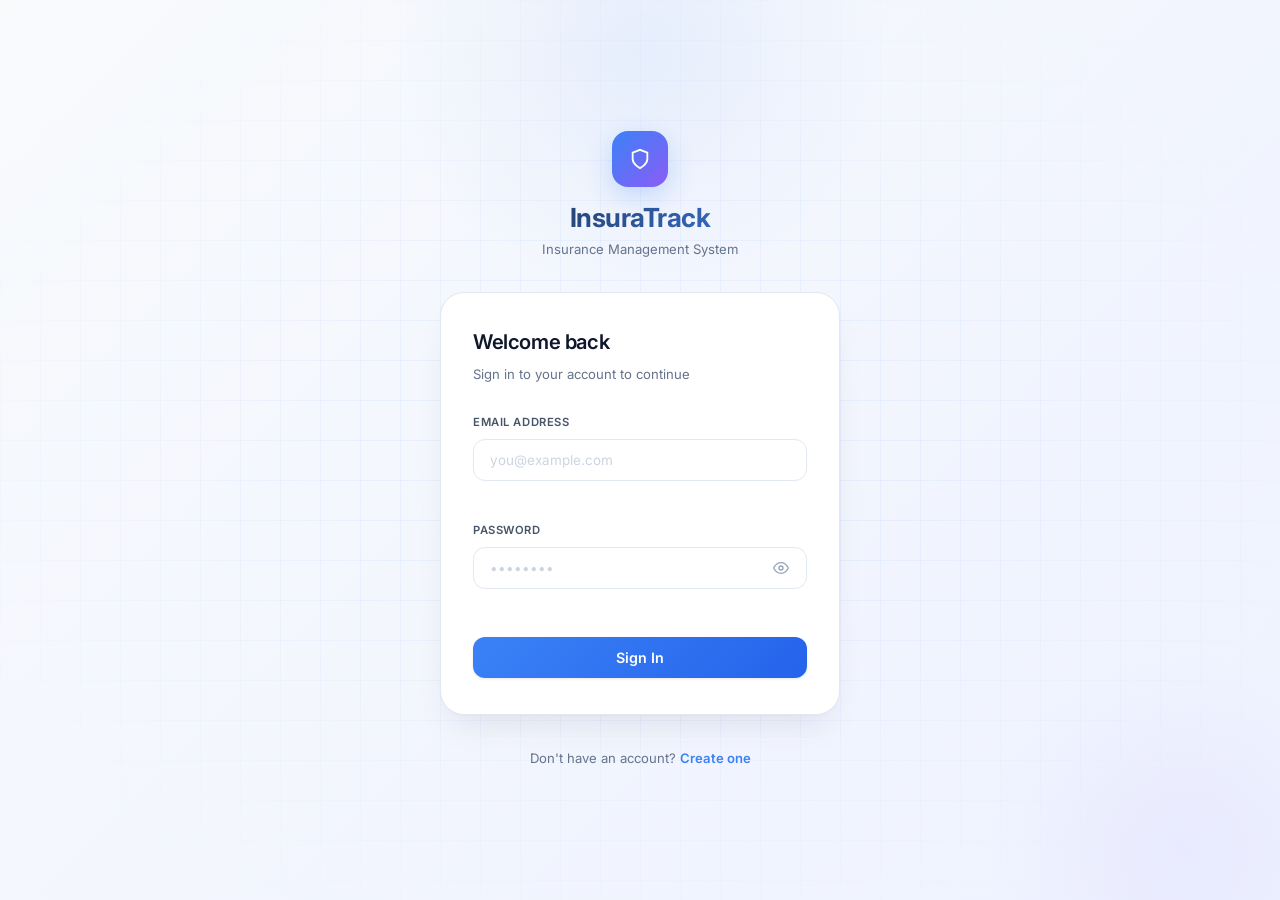
==== commit 96888ea7: "upadate" ====
--- a/index.html
+++ b/index.html
@@ -7,190 +7,551 @@
   <meta name="theme-color" content="#3b82f6">
   <title>InsuraTrack — Insurance Management System</title>
   
-  <!-- Preconnect for faster font loading -->
   <link rel="preconnect" href="https://fonts.googleapis.com">
   <link rel="preconnect" href="https://fonts.gstatic.com" crossorigin>
   
-  <!-- Stylesheets -->
   <link rel="stylesheet" href="css/global.css">
   <link rel="stylesheet" href="css/dashboard.css">
   <link rel="stylesheet" href="css/layout.css">
+  <link rel="stylesheet" href="css/users.css">
   
   <style>
-    /* Initial loading state - prevents flash of unstyled content */
-    #app {
-      min-height: 100vh;
-      background: var(--bg-base, #f8fafc);
-    }
-    
-    /* Theme toggle positioning fix */
-    .theme-toggle {
+    /* Additional styles for modal and notifications */
+    #app { min-height: 100vh; background: var(--bg-base, #f8fafc); }
+    
+    /* Modal Styles */
+    .modal {
+      position: fixed;
+      top: 0;
+      left: 0;
+      right: 0;
+      bottom: 0;
+      background: rgba(0, 0, 0, 0.5);
+      z-index: 9999;
+      display: none;
+      align-items: center;
+      justify-content: center;
+    }
+    
+    .modal-content {
+      background: var(--bg-card, #fff);
+      border-radius: var(--radius-lg, 12px);
+      max-width: 90%;
+      width: 500px;
+      max-height: 90vh;
+      overflow-y: auto;
+      position: relative;
+      box-shadow: 0 20px 60px rgba(0, 0, 0, 0.2);
+    }
+    
+    .modal-header {
+      display: flex;
+      justify-content: space-between;
+      align-items: center;
+      padding: 16px 20px;
+      border-bottom: 1px solid var(--border, #e5e7eb);
+    }
+    
+    .modal-header h3 {
+      margin: 0;
+      font-size: 18px;
+      font-weight: 600;
+    }
+    
+    .modal-close {
+      background: none;
+      border: none;
+      font-size: 24px;
+      cursor: pointer;
+      color: var(--text-muted, #6b7280);
+      padding: 0;
+      width: 32px;
+      height: 32px;
+      display: flex;
+      align-items: center;
+      justify-content: center;
+      border-radius: 6px;
+      transition: all 0.2s;
+    }
+    
+    .modal-close:hover {
+      background: var(--bg-hover, #f3f4f6);
+      color: var(--red, #ef4444);
+    }
+    
+    .modal-body {
+      padding: 20px;
+    }
+    
+    .modal-footer {
+      display: flex;
+      justify-content: flex-end;
+      gap: 12px;
+      padding: 16px 20px;
+      border-top: 1px solid var(--border, #e5e7eb);
+    }
+    
+    /* Form Styles */
+    .form-grid {
+      display: grid;
+      grid-template-columns: repeat(2, 1fr);
+      gap: 16px;
+    }
+    
+    .form-group {
+      display: flex;
+      flex-direction: column;
+      gap: 6px;
+    }
+    
+    .form-group label {
+      font-size: 13px;
+      font-weight: 500;
+      color: var(--text-primary, #1f2937);
+    }
+    
+    .form-group input,
+    .form-group select,
+    .form-group textarea {
+      padding: 8px 12px;
+      border: 1px solid var(--border, #d1d5db);
+      border-radius: 8px;
+      font-size: 14px;
+      font-family: inherit;
+      transition: border-color 0.2s;
+    }
+    
+    .form-group input:focus,
+    .form-group select:focus,
+    .form-group textarea:focus {
+      outline: none;
+      border-color: var(--accent, #3b82f6);
+      box-shadow: 0 0 0 3px rgba(59, 130, 246, 0.1);
+    }
+    
+    .checkbox-label {
+      display: flex;
+      align-items: center;
+      gap: 8px;
+      cursor: pointer;
+      font-weight: normal;
+    }
+    
+    .checkbox-label input {
+      width: auto;
+    }
+    
+    /* Button Styles */
+    .btn {
+      padding: 8px 16px;
+      border-radius: 8px;
+      font-size: 14px;
+      font-weight: 500;
+      cursor: pointer;
+      transition: all 0.2s;
+      border: none;
+      font-family: inherit;
+    }
+    
+    .btn-primary {
+      background: var(--accent, #3b82f6);
+      color: white;
+    }
+    
+    .btn-primary:hover {
+      background: var(--accent-dark, #2563eb);
+    }
+    
+    .btn-primary:disabled {
+      opacity: 0.6;
+      cursor: not-allowed;
+    }
+    
+    .btn-ghost {
+      background: transparent;
+      color: var(--text-primary, #374151);
+      border: 1px solid var(--border, #d1d5db);
+    }
+    
+    .btn-ghost:hover {
+      background: var(--bg-hover, #f3f4f6);
+    }
+    
+    .btn-danger {
+      background: var(--red, #ef4444);
+      color: white;
+    }
+    
+    .btn-danger:hover {
+      background: var(--red-dark, #dc2626);
+    }
+    
+    .btn-sm {
+      padding: 4px 12px;
+      font-size: 12px;
+    }
+    
+    .btn-success {
+      background: var(--green, #10b981);
+      color: white;
+    }
+    
+    .btn-success:hover {
+      background: var(--green-dark, #059669);
+    }
+    
+    /* Toast Notifications */
+    .toast {
       position: fixed;
       bottom: 20px;
       right: 20px;
+      padding: 12px 20px;
+      border-radius: 8px;
+      color: white;
+      font-size: 14px;
+      z-index: 10000;
+      animation: slideIn 0.3s ease;
+      box-shadow: 0 4px 12px rgba(0, 0, 0, 0.15);
+    }
+    
+    .toast-success {
+      background: #10b981;
+    }
+    
+    .toast-error {
+      background: #ef4444;
+    }
+    
+    .toast-warning {
+      background: #f59e0b;
+    }
+    
+    @keyframes slideIn {
+      from {
+        transform: translateX(100%);
+        opacity: 0;
+      }
+      to {
+        transform: translateX(0);
+        opacity: 1;
+      }
+    }
+    
+    /* Spinner */
+    .spinner {
+      width: 40px;
+      height: 40px;
+      border: 3px solid var(--border, #e5e7eb);
+      border-top-color: var(--accent, #3b82f6);
+      border-radius: 50%;
+      animation: spin 0.8s linear infinite;
+      margin: 0 auto;
+    }
+    
+    @keyframes spin {
+      to {
+        transform: rotate(360deg);
+      }
+    }
+    
+    /* Badge Styles */
+    .badge {
+      display: inline-flex;
+      align-items: center;
+      gap: 4px;
+      padding: 2px 8px;
+      border-radius: 20px;
+      font-size: 11px;
+      font-weight: 600;
+    }
+    
+    .badge-active {
+      background: rgba(16, 185, 129, 0.12);
+      color: #10b981;
+    }
+    
+    .badge-expired {
+      background: rgba(239, 68, 68, 0.12);
+      color: #ef4444;
+    }
+    
+    .badge-expiring {
+      background: rgba(245, 158, 11, 0.12);
+      color: #f59e0b;
+    }
+    
+    /* Notification Dropdown */
+    .notif-dropdown {
+      position: absolute;
+      top: 60px;
+      right: 20px;
+      width: 380px;
+      max-width: calc(100vw - 40px);
+      background: white;
+      border-radius: 12px;
+      box-shadow: 0 10px 25px -5px rgba(0,0,0,0.1);
+      border: 1px solid #e5e7eb;
       z-index: 1000;
-      background: var(--bg-surface);
-      border: 1px solid var(--border);
-      border-radius: 40px;
-      padding: 6px;
-      display: flex;
-      gap: 4px;
-      cursor: pointer;
-      box-shadow: var(--shadow-md);
-      backdrop-filter: blur(10px);
-      transition: all var(--transition-fast);
-    }
-    
-    .theme-toggle:hover {
-      transform: scale(1.05);
-      box-shadow: var(--shadow-lg);
-    }
-    
-    .theme-option {
-      padding: 8px 16px;
-      border-radius: 32px;
+      max-height: 500px;
+      display: flex;
+      flex-direction: column;
+    }
+    
+    .notif-dropdown.hidden {
+      display: none;
+    }
+    
+    .notif-header {
+      display: flex;
+      justify-content: space-between;
+      align-items: center;
+      padding: 12px 16px;
+      border-bottom: 1px solid #e5e7eb;
+      background: #f9fafb;
+      border-radius: 12px 12px 0 0;
+      font-weight: 600;
+    }
+    
+    .notif-list {
+      overflow-y: auto;
+      max-height: 400px;
+    }
+    
+    .notif-item {
+      position: relative;
+      padding: 12px 40px 12px 12px;
+      border-bottom: 1px solid #e5e7eb;
+      cursor: pointer;
+      transition: background 0.2s;
+      display: flex;
+      gap: 12px;
+    }
+    
+    .notif-item:hover {
+      background: #f9fafb;
+    }
+    
+    .notif-item.unread {
+      background: #eff6ff;
+    }
+    
+    .notif-item.unread:hover {
+      background: #dbeafe;
+    }
+    
+    .notif-icon {
+      font-size: 20px;
+      flex-shrink: 0;
+    }
+    
+    .notif-content {
+      flex: 1;
+    }
+    
+    .notif-title {
+      font-weight: 600;
       font-size: 0.875rem;
-      font-weight: 500;
-      color: var(--text-muted);
-      transition: all var(--transition-fast);
-      cursor: pointer;
-    }
-    
-    .theme-option.active {
-      background: var(--accent);
-      color: white;
-    }
-    
-    @media (max-width: 768px) {
-      .theme-toggle {
-        bottom: 16px;
-        right: 16px;
-        padding: 4px;
-      }
-      
-      .theme-option {
-        padding: 6px 12px;
-        font-size: 0.75rem;
-      }
+      margin-bottom: 4px;
+      color: #1f2937;
+    }
+    
+    .notif-message {
+      font-size: 0.75rem;
+      color: #6b7280;
+      margin-bottom: 4px;
+    }
+    
+    .notif-time {
+      font-size: 0.7rem;
+      color: #9ca3af;
+    }
+    
+    .notif-empty {
+      padding: 40px 20px;
+      text-align: center;
+      color: #9ca3af;
+      font-size: 0.875rem;
+    }
+    
+    .notif-delete {
+      position: absolute;
+      right: 8px;
+      top: 50%;
+      transform: translateY(-50%);
+      background: none;
+      border: none;
+      cursor: pointer;
+      opacity: 0;
+      transition: opacity 0.2s;
+      padding: 4px;
+      border-radius: 4px;
+      color: #9ca3af;
+    }
+    
+    .notif-item:hover .notif-delete {
+      opacity: 1;
+    }
+    
+    .notif-delete:hover {
+      background: #fee2e2;
+      color: #dc2626;
+    }
+    
+    .notif-dot {
+      position: absolute;
+      top: -2px;
+      right: -2px;
+      width: 10px;
+      height: 10px;
+      background: #ef4444;
+      border-radius: 50%;
+      border: 2px solid white;
+    }
+    
+    .nav-icon-btn {
+      position: relative;
+      cursor: pointer;
+      padding: 8px;
+      border-radius: 8px;
+      transition: background 0.2s;
+      display: flex;
+      align-items: center;
+      justify-content: center;
+    }
+    
+    .nav-icon-btn:hover {
+      background: #f3f4f6;
+    }
+    
+    .btn-ghost {
+      background: none;
+      border: none;
+      cursor: pointer;
+    }
+    
+    .btn-sm {
+      padding: 4px 8px;
+      font-size: 0.75rem;
+    }
+    
+    .text-muted {
+      color: #6b7280;
+    }
+    
+    .flex {
+      display: flex;
+    }
+    
+    .gap-8 {
+      gap: 8px;
+    }
+    
+    .items-center {
+      align-items: center;
+    }
+    
+    .justify-between {
+      justify-content: space-between;
+    }
+    
+    .mono {
+      font-family: monospace;
+    }
+    
+    .empty-state {
+      text-align: center;
+      padding: 48px 24px;
     }
   </style>
 </head>
 <body>
   <div id="app">
-    <!-- Loading Spinner -->
     <div class="empty-state" style="margin-top:48px;background:transparent;border:none;">
       <div class="spinner"></div>
       <p style="margin-top:16px; color:var(--text-muted);">Loading InsuraTrack...</p>
     </div>
   </div>
 
-  <!-- Theme Toggle Button -->
-  <div class="theme-toggle" id="themeToggle" onclick="toggleTheme()">
-    <span class="theme-option" data-theme="light" id="themeLight">🌞 Light</span>
-    <span class="theme-option" data-theme="dark" id="themeDark">🌙 Dark</span>
-  </div>
-
   <script>
-    // Theme Management
-    function initTheme() {
-      const savedTheme = localStorage.getItem('theme');
-      const prefersDark = window.matchMedia('(prefers-color-scheme: dark)').matches;
-      const theme = savedTheme || (prefersDark ? 'dark' : 'light');
+    // Global helper functions that need to be available immediately
+    document.documentElement.removeAttribute('data-theme');
+    
+    window.escapeHtml = function(str) {
+      if (!str) return '';
+      return String(str).replace(/[&<>]/g, function(m) {
+        if (m === '&') return '&amp;';
+        if (m === '<') return '&lt;';
+        if (m === '>') return '&gt;';
+        return m;
+      });
+    };
+    
+    // Simple showToast fallback
+    window.showToast = function(message, type) {
+      console.log(`[${type || 'info'}] ${message}`);
+      // Remove existing toast
+      const existing = document.querySelector('.toast');
+      if (existing) existing.remove();
       
-      if (theme === 'dark') {
-        document.documentElement.setAttribute('data-theme', 'dark');
-      } else {
-        document.documentElement.removeAttribute('data-theme');
-      }
+      const toast = document.createElement('div');
+      toast.className = `toast toast-${type || 'success'}`;
+      toast.textContent = message;
+      document.body.appendChild(toast);
       
-      updateThemeToggleUI(theme);
-    }
-    
-    function updateThemeToggleUI(theme) {
-      const lightOption = document.getElementById('themeLight');
-      const darkOption = document.getElementById('themeDark');
-      
-      if (lightOption && darkOption) {
-        if (theme === 'dark') {
-          lightOption.classList.remove('active');
-          darkOption.classList.add('active');
-        } else {
-          lightOption.classList.add('active');
-          darkOption.classList.remove('active');
-        }
-      }
-    }
-    
-    window.toggleTheme = function() {
-      const isDark = document.documentElement.getAttribute('data-theme') === 'dark';
-      const newTheme = isDark ? 'light' : 'dark';
-      
-      if (newTheme === 'dark') {
-        document.documentElement.setAttribute('data-theme', 'dark');
-        localStorage.setItem('theme', 'dark');
-      } else {
-        document.documentElement.removeAttribute('data-theme');
-        localStorage.setItem('theme', 'light');
-      }
-      
-      updateThemeToggleUI(newTheme);
-      
-      // Optional: Dispatch event for other components to react
-      window.dispatchEvent(new CustomEvent('themeChanged', { detail: { theme: newTheme } }));
+      setTimeout(() => {
+        toast.style.animation = 'slideIn 0.3s ease reverse';
+        setTimeout(() => toast.remove(), 300);
+      }, 3000);
     };
-    
-    // Initialize theme before anything else
-    initTheme();
   </script>
 
-  <!-- JavaScript Modules - Load order matters -->
+  <!-- JavaScript Modules - Load in this EXACT order -->
   <script src="js/utils.js"></script>
   <script src="js/api.js"></script>
   <script src="js/auth.js"></script>
   <script src="js/dashboard.js"></script>
   <script src="js/policies.js"></script>
-  <script src="js/payments.js"></script>
   <script src="js/companies.js"></script>
   <script src="js/providers.js"></script>
   <script src="js/types.js"></script>
+  <script src="js/insuranceitems.js"></script>
   <script src="js/reminders.js"></script>
+  <script src="js/hypothecations.js"></script>
   <script src="js/export.js"></script>
   <script src="js/recycle.js"></script>
+  <script src="js/users.js"></script>
   <script src="js/script.js"></script>
-  
+
   <script>
-    // Handle offline status
-    window.addEventListener('online', () => {
-      console.log('Back online');
-      if (window.showToast) {
-        window.showToast('Connection restored!', 'success');
+    // Global error handlers
+    window.addEventListener('online', function() { 
+      if (window.showToast) window.showToast('Connection restored!', 'success'); 
+    });
+    
+    window.addEventListener('offline', function() { 
+      if (window.showToast) window.showToast('You are offline.', 'warning'); 
+    });
+    
+    window.addEventListener('error', function(event) {
+      console.error('Global error:', event.error);
+      // Don't show toast for expected initialization errors
+      if (window.showToast &&
+          !event.message?.includes('ResizeObserver') &&
+          !event.message?.includes('api is not defined') &&
+          !event.message?.includes('authUtils is not defined') &&
+          !event.message?.includes('Cannot read properties')) {
+        window.showToast('An unexpected error occurred. Please refresh.', 'error');
       }
     });
     
-    window.addEventListener('offline', () => {
-      console.log('Offline');
-      if (window.showToast) {
-        window.showToast('You are offline. Please check your connection.', 'warning');
+    // Unhandled promise rejection handler
+    window.addEventListener('unhandledrejection', function(event) {
+      console.error('Unhandled rejection:', event.reason);
+      if (window.showToast && !event.reason?.message?.includes('Loading')) {
+        window.showToast('Something went wrong. Please try again.', 'error');
       }
     });
     
-    // Handle unhandled errors
-    window.addEventListener('error', (event) => {
-      console.error('Global error:', event.error);
-      if (window.showToast && !event.message?.includes('ResizeObserver')) {
-        window.showToast('An unexpected error occurred. Please refresh the page.', 'error');
-      }
-    });
-    
-    // Handle unhandled promise rejections
-    window.addEventListener('unhandledrejection', (event) => {
-      console.error('Unhandled rejection:', event.reason);
-      if (window.showToast) {
-        window.showToast(event.reason?.message || 'An unexpected error occurred', 'error');
-      }
-    });
-    
-    // Log successful app load
     console.log('🚀 InsuraTrack App Loaded Successfully');
   </script>
 </body>
--- a/css/global.css
+++ b/css/global.css
@@ -1,7 +1,12 @@
+/* ─────────────────────────────────────────────────────────────
+   GLOBAL.CSS - Complete Design System for InsuraTrack
+   Includes: Variables, Reset, Layout, Components, Utilities
+   ───────────────────────────────────────────────────────────── */
+
 @import url('https://fonts.googleapis.com/css2?family=Inter:opsz,wght@14..32,300;14..32,400;14..32,500;14..32,600;14..32,700&family=JetBrains+Mono:wght@400;500&display=swap');
 
 /* ─────────────────────────────────────────────────────────────
-   DESIGN SYSTEM - Modern Insurance Management Platform
+   CSS VARIABLES (Enhanced Color Scheme)
    ───────────────────────────────────────────────────────────── */
 
 :root {
@@ -191,7 +196,458 @@
 }
 
 /* ─────────────────────────────────────────────────────────────
-   BUTTONS - Modern & Interactive
+   LAYOUT - SIDEBAR & NAVBAR
+   ───────────────────────────────────────────────────────────── */
+
+#app {
+  display: contents;
+}
+
+/* Sidebar */
+.sidebar {
+  position: fixed;
+  top: 0;
+  left: 0;
+  width: var(--sidebar-width);
+  height: 100vh;
+  background: var(--bg-surface);
+  border-right: 1px solid var(--border);
+  display: flex;
+  flex-direction: column;
+  z-index: 100;
+  transition: transform var(--transition-slow);
+  overflow-y: auto;
+  overflow-x: hidden;
+  box-shadow: var(--shadow-sm);
+}
+
+.sidebar-overlay {
+  display: none;
+  position: fixed;
+  inset: 0;
+  background: rgba(0, 0, 0, 0.5);
+  z-index: 99;
+  backdrop-filter: blur(4px);
+  transition: opacity var(--transition-base);
+}
+
+/* Logo */
+.sidebar-logo {
+  display: flex;
+  align-items: center;
+  gap: 12px;
+  padding: 20px 20px 16px;
+  border-bottom: 1px solid var(--border);
+  margin-bottom: 8px;
+}
+
+.logo-icon {
+  width: 40px;
+  height: 40px;
+  background: linear-gradient(135deg, var(--accent), var(--purple));
+  border-radius: var(--radius-md);
+  display: flex;
+  align-items: center;
+  justify-content: center;
+  flex-shrink: 0;
+  box-shadow: 0 4px 12px rgba(59, 130, 246, 0.3);
+  transition: transform var(--transition-fast);
+}
+
+.logo-icon:hover {
+  transform: scale(1.05);
+}
+
+.logo-icon svg {
+  width: 22px;
+  height: 22px;
+  stroke: white;
+}
+
+.sidebar-logo-text {
+  display: flex;
+  flex-direction: column;
+  line-height: 1.2;
+}
+
+.sidebar-logo-text span:first-child {
+  font-size: 1rem;
+  font-weight: 700;
+  color: var(--text-primary);
+  letter-spacing: -0.01em;
+}
+
+.sidebar-logo-text span:last-child {
+  font-size: 0.7rem;
+  color: var(--text-muted);
+  font-weight: 500;
+  letter-spacing: 0.02em;
+}
+
+/* Sidebar Navigation */
+.sidebar-nav {
+  flex: 1;
+  padding: 8px 12px;
+  overflow-y: auto;
+}
+
+.nav-section-label {
+  font-size: 0.7rem;
+  font-weight: 700;
+  color: var(--text-muted);
+  text-transform: uppercase;
+  letter-spacing: 0.08em;
+  padding: 12px 12px 6px;
+}
+
+.nav-item {
+  display: flex;
+  align-items: center;
+  gap: 12px;
+  padding: 10px 12px;
+  margin: 2px 0;
+  border-radius: var(--radius-sm);
+  font-size: 0.875rem;
+  font-weight: 500;
+  color: var(--text-secondary);
+  cursor: pointer;
+  transition: all var(--transition-fast);
+  user-select: none;
+}
+
+.nav-item:hover {
+  background: var(--bg-hover);
+  color: var(--text-primary);
+  transform: translateX(2px);
+}
+
+.nav-item.active {
+  background: var(--accent-glow);
+  color: var(--accent);
+  font-weight: 600;
+  border-left: 3px solid var(--accent);
+}
+
+.nav-item svg {
+  width: 18px;
+  height: 18px;
+  flex-shrink: 0;
+  opacity: 0.7;
+  transition: opacity var(--transition-fast);
+}
+
+.nav-item:hover svg,
+.nav-item.active svg {
+  opacity: 1;
+}
+
+/* Sidebar Footer */
+.sidebar-footer {
+  border-top: 1px solid var(--border);
+  padding: 16px;
+  margin-top: auto;
+}
+
+.user-info {
+  display: flex;
+  align-items: center;
+  gap: 12px;
+}
+
+.user-avatar {
+  width: 40px;
+  height: 40px;
+  border-radius: var(--radius-md);
+  background: linear-gradient(135deg, var(--accent), var(--purple));
+  display: flex;
+  align-items: center;
+  justify-content: center;
+  font-size: 0.875rem;
+  font-weight: 700;
+  color: #fff;
+  flex-shrink: 0;
+  transition: transform var(--transition-fast);
+}
+
+.user-avatar:hover {
+  transform: scale(1.05);
+}
+
+.user-details {
+  flex: 1;
+  min-width: 0;
+}
+
+.user-name {
+  font-size: 0.875rem;
+  font-weight: 600;
+  color: var(--text-primary);
+  white-space: nowrap;
+  overflow: hidden;
+  text-overflow: ellipsis;
+}
+
+.user-role {
+  font-size: 0.7rem;
+  color: var(--accent);
+  text-transform: uppercase;
+  letter-spacing: 0.05em;
+  font-weight: 600;
+}
+
+.logout-btn {
+  background: none;
+  border: none;
+  color: var(--text-muted);
+  cursor: pointer;
+  padding: 8px;
+  border-radius: var(--radius-sm);
+  display: flex;
+  align-items: center;
+  transition: all var(--transition-fast);
+  flex-shrink: 0;
+}
+
+.logout-btn:hover {
+  background: var(--red-soft);
+  color: var(--red);
+  transform: scale(1.05);
+}
+
+/* Navbar */
+.navbar {
+  position: fixed;
+  top: 0;
+  left: var(--sidebar-width);
+  right: 0;
+  height: var(--navbar-height);
+  background: var(--bg-surface);
+  border-bottom: 1px solid var(--border);
+  display: flex;
+  align-items: center;
+  justify-content: space-between;
+  padding: 0 24px;
+  gap: 16px;
+  z-index: 90;
+  box-shadow: var(--shadow-sm);
+}
+
+.navbar-title {
+  font-size: 1.125rem;
+  font-weight: 600;
+  color: var(--text-primary);
+  letter-spacing: -0.01em;
+  background: linear-gradient(135deg, var(--text-primary), var(--accent));
+  -webkit-background-clip: text;
+  -webkit-text-fill-color: transparent;
+  background-clip: text;
+}
+
+.navbar-actions {
+  display: flex;
+  align-items: center;
+  gap: 8px;
+}
+
+.nav-icon-btn {
+  width: 40px;
+  height: 40px;
+  border-radius: var(--radius-md);
+  display: flex;
+  align-items: center;
+  justify-content: center;
+  cursor: pointer;
+  color: var(--text-secondary);
+  transition: all var(--transition-fast);
+  position: relative;
+  background: transparent;
+  border: none;
+}
+
+.nav-icon-btn:hover {
+  background: var(--bg-hover);
+  color: var(--text-primary);
+  transform: translateY(-2px);
+}
+
+.notif-dot {
+  position: absolute;
+  top: 10px;
+  right: 10px;
+  width: 8px;
+  height: 8px;
+  background: var(--red);
+  border-radius: 50%;
+  border: 2px solid var(--bg-surface);
+  animation: pulse 2s infinite;
+}
+
+@keyframes pulse {
+  0%, 100% { opacity: 1; transform: scale(1); }
+  50% { opacity: 0.7; transform: scale(1.2); }
+}
+
+.hamburger {
+  display: none;
+  background: none;
+  border: none;
+  cursor: pointer;
+  color: var(--text-secondary);
+  padding: 8px;
+  border-radius: var(--radius-sm);
+  transition: all var(--transition-fast);
+}
+
+.hamburger:hover {
+  background: var(--bg-hover);
+  color: var(--text-primary);
+}
+
+/* Main Content */
+.main-content {
+  margin-left: var(--sidebar-width);
+  margin-top: var(--navbar-height);
+  min-height: calc(100vh - var(--navbar-height));
+  background: var(--bg-base);
+  padding: 24px;
+  transition: margin-left var(--transition-slow);
+}
+
+/* ─────────────────────────────────────────────────────────────
+   NOTIFICATION DROPDOWN (FIXED POSITION)
+   ───────────────────────────────────────────────────────────── */
+
+.notif-dropdown {
+  position: fixed;
+  top: calc(var(--navbar-height) + 8px);
+  right: 24px;
+  width: 380px;
+  max-height: 500px;
+  background: var(--bg-surface);
+  border: 1px solid var(--border);
+  border-radius: var(--radius-lg);
+  box-shadow: var(--shadow-elevated);
+  z-index: 95;
+  display: flex;
+  flex-direction: column;
+  overflow: hidden;
+  animation: slideDown var(--transition-base);
+}
+
+.notif-dropdown.hidden {
+  display: none;
+}
+
+@keyframes slideDown {
+  from { opacity: 0; transform: translateY(-10px); }
+  to { opacity: 1; transform: translateY(0); }
+}
+
+.notif-header {
+  display: flex;
+  align-items: center;
+  justify-content: space-between;
+  padding: 16px;
+  border-bottom: 1px solid var(--border);
+  font-size: 0.875rem;
+  font-weight: 600;
+  color: var(--text-primary);
+  flex-shrink: 0;
+}
+
+.notif-list {
+  overflow-y: auto;
+  flex: 1;
+}
+
+.notif-item {
+  padding: 12px 16px;
+  border-bottom: 1px solid var(--border-light);
+  transition: background var(--transition-fast);
+  cursor: pointer;
+  display: flex;
+  align-items: flex-start;
+  gap: 12px;
+}
+
+.notif-item:hover {
+  background: var(--bg-hover);
+}
+
+.notif-item.unread {
+  background: var(--accent-glow);
+  border-left: 3px solid var(--accent);
+}
+
+.notif-icon {
+  width: 36px;
+  height: 36px;
+  border-radius: var(--radius-md);
+  display: flex;
+  align-items: center;
+  justify-content: center;
+  flex-shrink: 0;
+  font-size: 18px;
+}
+
+.notif-content {
+  flex: 1;
+  min-width: 0;
+}
+
+.notif-title {
+  font-size: 0.8125rem;
+  font-weight: 600;
+  color: var(--text-primary);
+  margin-bottom: 4px;
+}
+
+.notif-message {
+  font-size: 0.75rem;
+  color: var(--text-secondary);
+  margin-bottom: 4px;
+  word-break: break-word;
+}
+
+.notif-time {
+  font-size: 0.7rem;
+  color: var(--text-muted);
+}
+
+.notif-delete {
+  background: none;
+  border: none;
+  cursor: pointer;
+  padding: 4px;
+  border-radius: var(--radius-sm);
+  color: var(--text-muted);
+  flex-shrink: 0;
+  opacity: 0;
+  transition: all var(--transition-fast);
+}
+
+.notif-item:hover .notif-delete {
+  opacity: 1;
+}
+
+.notif-delete:hover {
+  background: var(--red-soft);
+  color: var(--red);
+}
+
+.notif-empty {
+  text-align: center;
+  padding: 48px 24px;
+  color: var(--text-muted);
+}
+
+.notif-empty svg {
+  margin-bottom: 12px;
+  opacity: 0.5;
+}
+
+/* ─────────────────────────────────────────────────────────────
+   BUTTONS
    ───────────────────────────────────────────────────────────── */
 
 .btn {
@@ -212,21 +668,6 @@
   overflow: hidden;
 }
 
-.btn::before {
-  content: '';
-  position: absolute;
-  inset: 0;
-  background: rgba(255, 255, 255, 0.1);
-  transform: scaleX(0);
-  transform-origin: right;
-  transition: transform var(--transition-base);
-}
-
-.btn:hover::before {
-  transform: scaleX(1);
-  transform-origin: left;
-}
-
 .btn-primary {
   background: linear-gradient(135deg, var(--accent), var(--accent-dark));
   color: #fff;
@@ -289,30 +730,6 @@
   border-color: var(--green);
 }
 
-.btn-warning {
-  background: var(--yellow-soft);
-  color: var(--yellow);
-  border: 1px solid rgba(245, 158, 11, 0.2);
-}
-
-.btn-warning:hover {
-  background: rgba(245, 158, 11, 0.2);
-  color: var(--yellow-dark);
-  transform: translateY(-1px);
-}
-
-.btn-info {
-  background: var(--cyan-soft);
-  color: var(--cyan);
-  border: 1px solid rgba(6, 182, 212, 0.2);
-}
-
-.btn-info:hover {
-  background: rgba(6, 182, 212, 0.2);
-  color: var(--cyan-dark);
-  transform: translateY(-1px);
-}
-
 .btn-sm {
   padding: 6px 12px;
   font-size: 0.75rem;
@@ -333,9 +750,126 @@
   transform: translateY(0);
 }
 
-/* ─────────────────────────────────────────────────────────────
-   CARDS & CONTAINERS
-   ───────────────────────────────────────────────────────────── */
+.btn:disabled {
+  opacity: 0.6;
+  cursor: not-allowed;
+  transform: none !important;
+}
+
+/* ─────────────────────────────────────────────────────────────
+   CARDS & STATS GRID (FIXED)
+   ───────────────────────────────────────────────────────────── */
+
+.stats-grid {
+  display: grid;
+  grid-template-columns: repeat(3, 1fr);
+  gap: 16px;
+  margin-bottom: 24px;
+}
+
+.stat-card {
+  background: var(--bg-card);
+  border: 1px solid var(--border);
+  border-radius: var(--radius-lg);
+  padding: 18px 20px;
+  transition: all var(--transition-base);
+  box-shadow: var(--shadow-card);
+  position: relative;
+  overflow: hidden;
+}
+
+.stat-card::before {
+  content: '';
+  position: absolute;
+  left: 0;
+  top: 14px;
+  bottom: 14px;
+  width: 3px;
+  border-radius: 0 3px 3px 0;
+  background: var(--accent);
+  opacity: 0;
+  transition: opacity var(--transition-fast);
+}
+
+.stat-card:hover {
+  transform: translateY(-3px);
+  box-shadow: var(--shadow-md);
+  border-color: var(--accent-light);
+}
+
+.stat-card:hover::before {
+  opacity: 1;
+}
+
+.stat-header {
+  display: flex;
+  align-items: flex-start;
+  justify-content: space-between;
+  margin-bottom: 14px;
+}
+
+.stat-label {
+  font-size: 0.7rem;
+  font-weight: 700;
+  text-transform: uppercase;
+  letter-spacing: 0.08em;
+  color: var(--text-muted);
+}
+
+.stat-icon {
+  width: 38px;
+  height: 38px;
+  border-radius: var(--radius-md);
+  display: flex;
+  align-items: center;
+  justify-content: center;
+  flex-shrink: 0;
+  transition: transform var(--transition-fast);
+}
+
+.stat-card:hover .stat-icon {
+  transform: scale(1.1) rotate(-4deg);
+}
+
+.stat-value {
+  font-size: 2rem;
+  font-weight: 800;
+  color: var(--text-primary);
+  letter-spacing: -0.03em;
+  line-height: 1;
+  margin-bottom: 6px;
+}
+
+.stat-sub {
+  font-size: 0.7rem;
+  color: var(--text-muted);
+  display: flex;
+  align-items: center;
+  gap: 6px;
+}
+
+/* Charts Row */
+.charts-row {
+  display: grid;
+  grid-template-columns: repeat(2, 1fr);
+  gap: 20px;
+  margin-bottom: 24px;
+}
+
+.chart-card {
+  background: var(--bg-card);
+  border: 1px solid var(--border);
+  border-radius: var(--radius-lg);
+  padding: 18px 20px;
+  box-shadow: var(--shadow-card);
+}
+
+.chart-title {
+  font-size: 0.875rem;
+  font-weight: 600;
+  margin-bottom: 16px;
+  color: var(--text-primary);
+}
 
 .card {
   background: var(--bg-card);
@@ -368,7 +902,7 @@
 }
 
 /* ─────────────────────────────────────────────────────────────
-   TABLES - Clean & Readable
+   TABLES
    ───────────────────────────────────────────────────────────── */
 
 .table-wrapper {
@@ -407,10 +941,6 @@
   transition: background var(--transition-fast);
 }
 
-.data-table tr {
-  transition: all var(--transition-fast);
-}
-
 .data-table tbody tr:hover {
   background: var(--bg-hover);
 }
@@ -419,8 +949,39 @@
   border-bottom: none;
 }
 
-/* ─────────────────────────────────────────────────────────────
-   BADGES - Status Indicators
+/* Action Buttons */
+.action-buttons {
+  display: flex;
+  gap: 6px;
+  flex-wrap: wrap;
+}
+
+.btn-icon {
+  width: 28px;
+  height: 28px;
+  display: inline-flex;
+  align-items: center;
+  justify-content: center;
+  border: none;
+  background: transparent;
+  border-radius: var(--radius-sm);
+  cursor: pointer;
+  color: var(--text-secondary);
+  transition: all var(--transition-fast);
+}
+
+.btn-icon:hover {
+  background: var(--bg-hover);
+  color: var(--text-primary);
+}
+
+.btn-icon.danger:hover {
+  background: var(--red-soft);
+  color: var(--red);
+}
+
+/* ─────────────────────────────────────────────────────────────
+   BADGES (Removed Payment Badges)
    ───────────────────────────────────────────────────────────── */
 
 .badge {
@@ -434,25 +995,19 @@
   letter-spacing: 0.02em;
   text-transform: uppercase;
   white-space: nowrap;
-  transition: all var(--transition-fast);
-}
-
-.badge-active,
-.badge-paid,
-.badge-success {
+}
+
+.badge-active {
   background: var(--green-soft);
   color: var(--green);
 }
 
-.badge-expired,
-.badge-inactive {
+.badge-expired {
   background: var(--red-soft);
   color: var(--red);
 }
 
-.badge-expiring,
-.badge-warning,
-.badge-pending {
+.badge-expiring {
   background: var(--yellow-soft);
   color: var(--yellow);
 }
@@ -483,20 +1038,66 @@
   color: var(--pink);
 }
 
-/* Pulse Animation for Overdue */
-.badge-overdue {
+/* Role Badges for Users */
+.role-badge {
+  display: inline-block;
+  padding: 3px 8px;
+  border-radius: 12px;
+  font-size: 0.7rem;
+  font-weight: 600;
+}
+
+.role-admin {
+  background: var(--purple-soft);
+  color: var(--purple);
+}
+
+.role-user {
+  background: var(--accent-soft);
+  color: var(--accent);
+}
+
+.status-badge {
+  display: inline-block;
+  padding: 3px 8px;
+  border-radius: 12px;
+  font-size: 0.7rem;
+  font-weight: 600;
+  cursor: pointer;
+}
+
+.status-active {
+  background: var(--green-soft);
+  color: var(--green);
+}
+
+.status-inactive {
   background: var(--red-soft);
   color: var(--red);
-  animation: pulse 1.5s infinite;
-}
-
-@keyframes pulse {
-  0%, 100% { opacity: 1; transform: scale(1); }
-  50% { opacity: 0.8; transform: scale(1.02); }
-}
-
-/* ─────────────────────────────────────────────────────────────
-   FORMS - Modern Inputs
+}
+
+.user-cell {
+  display: flex;
+  align-items: center;
+  gap: 10px;
+}
+
+.user-avatar-small {
+  width: 28px;
+  height: 28px;
+  border-radius: var(--radius-sm);
+  background: linear-gradient(135deg, var(--accent), var(--purple));
+  display: flex;
+  align-items: center;
+  justify-content: center;
+  font-size: 0.7rem;
+  font-weight: 700;
+  color: white;
+  flex-shrink: 0;
+}
+
+/* ─────────────────────────────────────────────────────────────
+   FORMS
    ───────────────────────────────────────────────────────────── */
 
 .form-group {
@@ -542,21 +1143,17 @@
   border-color: var(--accent-light);
 }
 
-.form-group input[type="file"] {
-  padding: 10px 12px;
-  cursor: pointer;
-}
-
 .form-group input[type="checkbox"] {
   width: 18px;
   height: 18px;
   cursor: pointer;
   accent-color: var(--accent);
+  padding: 0;
 }
 
 .form-grid {
   display: grid;
-  grid-template-columns: repeat(auto-fit, minmax(280px, 1fr));
+  grid-template-columns: repeat(2, 1fr);
   gap: 20px;
 }
 
@@ -570,6 +1167,109 @@
   color: var(--text-primary);
   text-transform: none;
   letter-spacing: 0;
+}
+
+/* Upload Box */
+.upload-box {
+  border: 2px dashed var(--border);
+  border-radius: var(--radius-md);
+  padding: 20px;
+  text-align: center;
+  cursor: pointer;
+  transition: all var(--transition-fast);
+  background: var(--bg-surface);
+  position: relative;
+}
+
+.upload-box:hover,
+.upload-box.drag-over {
+  border-color: var(--accent);
+  background: var(--accent-glow);
+}
+
+.upload-box.has-file {
+  border-color: var(--green);
+  background: var(--green-soft);
+}
+
+.upload-box input[type="file"] {
+  position: absolute;
+  inset: 0;
+  opacity: 0;
+  cursor: pointer;
+}
+
+.ub-icon {
+  font-size: 24px;
+  margin-bottom: 8px;
+}
+
+.ub-label {
+  font-size: 12px;
+  color: var(--text-muted);
+}
+
+.ub-chosen {
+  font-size: 12px;
+  color: var(--green);
+  font-weight: 600;
+  margin-top: 8px;
+  word-break: break-all;
+}
+
+/* Form Section Title */
+.form-section-title {
+  grid-column: 1 / -1;
+  font-size: 11px;
+  font-weight: 700;
+  text-transform: uppercase;
+  letter-spacing: 0.07em;
+  color: var(--text-muted);
+  padding: 8px 0 4px;
+  border-bottom: 1px solid var(--border);
+  margin-top: 4px;
+}
+
+.req-badge {
+  display: inline-block;
+  font-size: 9px;
+  color: var(--red);
+  background: var(--red-soft);
+  padding: 1px 5px;
+  border-radius: 8px;
+  font-weight: 700;
+  margin-left: 4px;
+  vertical-align: middle;
+}
+
+/* Renew Banner */
+.renew-banner {
+  display: flex;
+  align-items: center;
+  gap: 12px;
+  background: var(--accent-glow);
+  border: 1px solid var(--accent-soft);
+  border-radius: var(--radius-md);
+  padding: 14px 16px;
+  margin-bottom: 20px;
+  font-size: 13px;
+}
+
+/* Pincode Styles */
+.pincode-success {
+  border-color: var(--green) !important;
+  background-image: url("data:image/svg+xml,%3Csvg xmlns='http://www.w3.org/2000/svg' width='16' height='16' viewBox='0 0 24 24' fill='none' stroke='%2310b981' stroke-width='2' stroke-linecap='round' stroke-linejoin='round'%3E%3Cpolyline points='20 6 9 17 4 12'%3E%3C/polyline%3E%3C/svg%3E");
+  background-repeat: no-repeat;
+  background-position: right 36px center;
+  background-size: 16px;
+}
+
+.pincode-error {
+  border-color: var(--red) !important;
+  background-image: url("data:image/svg+xml,%3Csvg xmlns='http://www.w3.org/2000/svg' width='16' height='16' viewBox='0 0 24 24' fill='none' stroke='%23ef4444' stroke-width='2' stroke-linecap='round' stroke-linejoin='round'%3E%3Ccircle cx='12' cy='12' r='10'%3E%3C/circle%3E%3Cline x1='12' y1='8' x2='12' y2='12'%3E%3C/line%3E%3Cline x1='12' y1='16' x2='12.01' y2='16'%3E%3C/line%3E%3C/svg%3E");
+  background-repeat: no-repeat;
+  background-position: right 36px center;
+  background-size: 16px;
 }
 
 /* ─────────────────────────────────────────────────────────────
@@ -610,6 +1310,8 @@
 .search-bar svg {
   color: var(--text-muted);
   flex-shrink: 0;
+  width: 14px;
+  height: 14px;
 }
 
 /* ─────────────────────────────────────────────────────────────
@@ -669,12 +1371,6 @@
   background-clip: text;
 }
 
-.section-subtitle {
-  font-size: 0.875rem;
-  color: var(--text-muted);
-  margin-top: 4px;
-}
-
 /* ─────────────────────────────────────────────────────────────
    MODAL
    ───────────────────────────────────────────────────────────── */
@@ -701,7 +1397,7 @@
   background: var(--bg-card);
   border-radius: var(--radius-xl);
   width: 100%;
-  max-width: 600px;
+  max-width: 700px;
   max-height: 85vh;
   overflow-y: auto;
   box-shadow: var(--shadow-2xl);
@@ -709,14 +1405,8 @@
 }
 
 @keyframes slideUp {
-  from {
-    opacity: 0;
-    transform: translateY(30px);
-  }
-  to {
-    opacity: 1;
-    transform: translateY(0);
-  }
+  from { opacity: 0; transform: translateY(30px); }
+  to { opacity: 1; transform: translateY(0); }
 }
 
 .modal-header {
@@ -769,37 +1459,6 @@
   background: var(--bg-card);
   position: sticky;
   bottom: 0;
-}
-
-/* Confirm Modal */
-.confirm-modal {
-  max-width: 420px;
-}
-
-.confirm-modal .modal-body {
-  text-align: center;
-  padding: 32px 24px;
-}
-
-.confirm-icon {
-  width: 60px;
-  height: 60px;
-  border-radius: var(--radius-lg);
-  background: var(--red-soft);
-  display: flex;
-  align-items: center;
-  justify-content: center;
-  margin: 0 auto 20px;
-  color: var(--red);
-}
-
-.confirm-modal h3 {
-  margin-bottom: 8px;
-}
-
-.confirm-modal p {
-  color: var(--text-muted);
-  font-size: 0.9rem;
 }
 
 /* ─────────────────────────────────────────────────────────────
@@ -849,14 +1508,8 @@
 .toast.info::before { background: var(--accent); }
 
 @keyframes slideInRight {
-  from {
-    opacity: 0;
-    transform: translateX(100px);
-  }
-  to {
-    opacity: 1;
-    transform: translateX(0);
-  }
+  from { opacity: 0; transform: translateX(100px); }
+  to { opacity: 1; transform: translateX(0); }
 }
 
 .toast-icon {
@@ -868,15 +1521,18 @@
   flex-shrink: 0;
 }
 
-.toast.success .toast-icon { color: var(--green); }
-.toast.error .toast-icon { color: var(--red); }
-.toast.warning .toast-icon { color: var(--yellow); }
-.toast.info .toast-icon { color: var(--accent); }
-
 .toast-message {
   flex: 1;
   font-size: 0.875rem;
   color: var(--text-primary);
+}
+
+.toast.removing {
+  animation: slideOutRight var(--transition-base);
+}
+
+@keyframes slideOutRight {
+  to { opacity: 0; transform: translateX(100px); }
 }
 
 /* ─────────────────────────────────────────────────────────────
@@ -907,16 +1563,6 @@
   to { transform: rotate(360deg); }
 }
 
-.inline-spinner {
-  width: 18px;
-  height: 18px;
-  border: 2px solid rgba(255, 255, 255, 0.3);
-  border-top-color: #fff;
-  border-radius: 50%;
-  animation: spin 0.7s linear infinite;
-  display: inline-block;
-}
-
 /* ─────────────────────────────────────────────────────────────
    EMPTY STATE
    ───────────────────────────────────────────────────────────── */
@@ -940,22 +1586,117 @@
 }
 
 /* ─────────────────────────────────────────────────────────────
+   EXPORT MENU
+   ───────────────────────────────────────────────────────────── */
+
+.export-item {
+  display: block;
+  width: 100%;
+  text-align: left;
+  padding: 8px 16px;
+  background: none;
+  border: none;
+  color: var(--text-primary);
+  font-size: 13px;
+  cursor: pointer;
+  transition: background 0.2s;
+}
+
+.export-item:hover {
+  background: var(--bg-hover);
+}
+
+.export-grid {
+  display: grid;
+  gap: 16px;
+  grid-template-columns: repeat(auto-fit, minmax(160px, 1fr));
+}
+
+.export-format-card {
+  display: flex;
+  flex-direction: column;
+  align-items: center;
+  gap: 10px;
+  padding: 20px 16px;
+  background: var(--bg-elevated);
+  border: 1px solid var(--border);
+  border-radius: var(--radius-md);
+  cursor: pointer;
+  transition: all var(--transition-base);
+  text-align: center;
+}
+
+.export-format-card:hover {
+  background: var(--bg-hover);
+  border-color: var(--accent);
+  transform: translateY(-3px);
+  box-shadow: var(--shadow-md);
+}
+
+.export-format-icon {
+  width: 52px;
+  height: 52px;
+  border-radius: var(--radius-md);
+  display: flex;
+  align-items: center;
+  justify-content: center;
+}
+
+.export-format-label {
+  font-weight: 700;
+  font-size: 0.875rem;
+  color: var(--text-primary);
+}
+
+.export-format-sub {
+  font-size: 0.7rem;
+  color: var(--text-muted);
+}
+
+/* ─────────────────────────────────────────────────────────────
+   REMINDER ITEM
+   ───────────────────────────────────────────────────────────── */
+
+.reminder-item {
+  padding: 12px 14px;
+  border-radius: var(--radius-sm);
+  margin-bottom: 8px;
+  background: var(--bg-elevated);
+  border-left: 3px solid var(--border);
+}
+
+.reminder-item.high {
+  border-left-color: var(--red);
+  background: var(--red-soft);
+}
+
+.reminder-item.medium {
+  border-left-color: var(--yellow);
+  background: var(--yellow-soft);
+}
+
+.reminder-item.low {
+  border-left-color: var(--green);
+  background: var(--green-soft);
+}
+
+/* ─────────────────────────────────────────────────────────────
    UTILITY CLASSES
    ───────────────────────────────────────────────────────────── */
 
-/* Flexbox */
 .flex { display: flex; }
 .flex-col { flex-direction: column; }
+.flex-wrap { flex-wrap: wrap; }
+.flex-1 { flex: 1; }
+
 .items-center { align-items: center; }
 .items-start { align-items: flex-start; }
 .items-end { align-items: flex-end; }
+
 .justify-center { justify-content: center; }
 .justify-between { justify-content: space-between; }
 .justify-end { justify-content: flex-end; }
-.flex-wrap { flex-wrap: wrap; }
-.flex-1 { flex: 1; }
-
-/* Gap */
+
 .gap-4 { gap: 4px; }
 .gap-8 { gap: 8px; }
 .gap-12 { gap: 12px; }
@@ -964,8 +1705,6 @@
 .gap-24 { gap: 24px; }
 .gap-32 { gap: 32px; }
 
-/* Margin */
-.m-0 { margin: 0; }
 .mt-4 { margin-top: 4px; }
 .mt-8 { margin-top: 8px; }
 .mt-12 { margin-top: 12px; }
@@ -982,8 +1721,6 @@
 .mb-24 { margin-bottom: 24px; }
 .mb-32 { margin-bottom: 32px; }
 
-/* Padding */
-.p-0 { padding: 0; }
 .p-4 { padding: 4px; }
 .p-8 { padding: 8px; }
 .p-12 { padding: 12px; }
@@ -992,10 +1729,10 @@
 .p-24 { padding: 24px; }
 .p-32 { padding: 32px; }
 
-/* Text */
 .text-left { text-align: left; }
 .text-center { text-align: center; }
 .text-right { text-align: right; }
+
 .text-muted { color: var(--text-muted); }
 .text-primary { color: var(--text-primary); }
 .text-secondary { color: var(--text-secondary); }
@@ -1004,20 +1741,32 @@
 .text-danger { color: var(--red); }
 .text-warning { color: var(--yellow); }
 
-/* Font */
 .font-mono {
-  font-family: 'JetBrains Mono', 'Courier New', monospace;
+  font-family: 'JetBrains Mono', monospace;
   font-size: 0.85em;
-  letter-spacing: -0.01em;
 }
 
 .font-semibold { font-weight: 600; }
 .font-bold { font-weight: 700; }
 .font-medium { font-weight: 500; }
 
-/* Cursor */
 .cursor-pointer { cursor: pointer; }
 .cursor-not-allowed { cursor: not-allowed; }
+
+.w-full { width: 100%; }
+.h-full { height: 100%; }
+
+.relative { position: relative; }
+.absolute { position: absolute; }
+.sticky { position: sticky; }
+
+.mono {
+  font-family: 'JetBrains Mono', monospace;
+  font-size: 0.85em;
+  letter-spacing: -0.01em;
+}
+
+.hidden { display: none !important; }
 
 /* ─────────────────────────────────────────────────────────────
    RESPONSIVE DESIGN
@@ -1029,8 +1778,16 @@
     --sidebar-width: 260px;
   }
   
+  .main-content {
+    padding: 20px;
+  }
+  
   .stats-grid {
-    grid-template-columns: repeat(auto-fit, minmax(200px, 1fr));
+    grid-template-columns: repeat(3, 1fr);
+  }
+  
+  .charts-row {
+    grid-template-columns: 1fr;
   }
 }
 
@@ -1040,6 +1797,37 @@
     font-size: 14px;
   }
   
+  .sidebar {
+    transform: translateX(-100%);
+  }
+
+  .sidebar.open {
+    transform: translateX(0);
+    box-shadow: var(--shadow-elevated);
+  }
+
+  .sidebar-overlay.open {
+    display: block;
+  }
+
+  .navbar {
+    left: 0;
+    padding: 0 16px;
+  }
+  
+  .navbar-title {
+    font-size: 1rem;
+  }
+
+  .hamburger {
+    display: flex;
+  }
+
+  .main-content {
+    margin-left: 0;
+    padding: 16px;
+  }
+
   .section-header {
     flex-direction: column;
     align-items: flex-start;
@@ -1059,14 +1847,10 @@
     white-space: nowrap;
   }
   
-  .data-table th,
-  .data-table td {
-    padding: 10px 12px;
-  }
-  
-  .form-grid {
-    grid-template-columns: 1fr;
-    gap: 16px;
+  .notif-dropdown {
+    left: 16px;
+    right: 16px;
+    width: auto;
   }
   
   .stats-grid {
@@ -1074,19 +1858,60 @@
     gap: 12px;
   }
   
-  .card {
-    padding: 16px;
+  .stat-value {
+    font-size: 1.5rem;
+  }
+  
+  .form-grid {
+    grid-template-columns: 1fr;
+    gap: 14px;
+  }
+  
+  .modal {
+    padding: 0;
+    align-items: flex-end;
   }
   
   .modal-content {
-    max-width: 95%;
+    border-radius: var(--radius-lg) var(--radius-lg) 0 0;
+    max-width: 100%;
     max-height: 90vh;
   }
-  
-  .modal-header,
-  .modal-body,
-  .modal-footer {
-    padding: 16px;
+}
+
+/* Mobile Portrait */
+@media (max-width: 480px) {
+  .stats-grid {
+    grid-template-columns: 1fr;
+  }
+  
+  .btn {
+    padding: 6px 12px;
+    font-size: 0.75rem;
+  }
+  
+  .btn-sm {
+    padding: 4px 8px;
+  }
+  
+  .data-table th,
+  .data-table td {
+    padding: 8px 10px;
+    font-size: 0.75rem;
+  }
+  
+  .badge {
+    padding: 2px 7px;
+    font-size: 0.65rem;
+  }
+  
+  .section-title {
+    font-size: 1.125rem;
+  }
+  
+  .card-header {
+    flex-direction: column;
+    gap: 12px;
   }
   
   .toast-container {
@@ -1103,73 +1928,10 @@
   h1 { font-size: 1.5rem; }
   h2 { font-size: 1.25rem; }
   h3 { font-size: 1.125rem; }
-}
-
-/* Mobile Portrait */
-@media (max-width: 480px) {
-  .stats-grid {
+  
+  .export-grid {
     grid-template-columns: 1fr;
   }
-  
-  .btn {
-    padding: 8px 14px;
-    font-size: 0.75rem;
-  }
-  
-  .btn-sm {
-    padding: 4px 8px;
-  }
-  
-  .data-table th,
-  .data-table td {
-    padding: 8px 10px;
-    font-size: 0.75rem;
-  }
-  
-  .badge {
-    padding: 3px 8px;
-    font-size: 0.65rem;
-  }
-  
-  .section-title {
-    font-size: 1.125rem;
-  }
-  
-  .card-header {
-    flex-direction: column;
-    gap: 12px;
-  }
-  
-  .form-group input,
-  .form-group select,
-  .form-group textarea {
-    padding: 10px 12px;
-  }
-}
-
-/* Dark Mode Toggle Button */
-.theme-toggle {
-  background: var(--bg-elevated);
-  border: 1px solid var(--border);
-  border-radius: var(--radius-full);
-  padding: 6px;
-  display: flex;
-  gap: 4px;
-  cursor: pointer;
-}
-
-.theme-option {
-  padding: 4px 12px;
-  border-radius: var(--radius-full);
-  font-size: 0.75rem;
-  font-weight: 500;
-  color: var(--text-muted);
-  transition: all var(--transition-fast);
-}
-
-.theme-option.active {
-  background: var(--accent);
-  color: white;
 }
 
 /* Print Styles */
@@ -1179,7 +1941,11 @@
   .btn,
   .modal,
   .toast-container,
-  .spinner-overlay {
+  .spinner-overlay,
+  .action-buttons,
+  .nav-icon-btn,
+  .hamburger,
+  .notif-dropdown {
     display: none !important;
   }
   
@@ -1196,4 +1962,9 @@
     background: white;
     color: black;
   }
+  
+  .stat-card {
+    box-shadow: none;
+    border: 1px solid #ddd;
+  }
 }
--- a/css/dashboard.css
+++ b/css/dashboard.css
@@ -1,66 +1,314 @@
-/* dashboard.css — Enhanced Dashboard, Charts, and Export Styles */
-
-/* ─────────────────────────────────────────────────────────────
-   MINI LISTS - Activity & Recent Items
-   ───────────────────────────────────────────────────────────── */
-
-.mini-list {
-  display: flex;
-  flex-direction: column;
-  gap: 4px;
-}
+/* dashboard.css — Fixed & Enhanced Dashboard Styles */
+
+/* ─── STATS GRID — always 3 columns ─────────────────────── */
+.stats-grid {
+  display: grid;
+  grid-template-columns: repeat(3, 1fr);
+  gap: 16px;
+  margin-bottom: 24px;
+}
+
+.stat-card {
+  background: var(--bg-card);
+  border: 1px solid var(--border);
+  border-radius: 14px;
+  padding: 20px 22px;
+  transition: transform 0.2s ease, box-shadow 0.2s ease, border-color 0.2s ease;
+  position: relative;
+  overflow: hidden;
+}
+
+/* Subtle left accent bar */
+.stat-card::before {
+  content: '';
+  position: absolute;
+  left: 0;
+  top: 16px;
+  bottom: 16px;
+  width: 3px;
+  border-radius: 0 3px 3px 0;
+  background: var(--accent);
+  opacity: 0;
+  transition: opacity 0.2s ease;
+}
+
+.stat-card:hover {
+  transform: translateY(-3px);
+  box-shadow: 0 8px 28px rgba(0, 0, 0, 0.09);
+  border-color: var(--accent-light);
+}
+
+.stat-card:hover::before {
+  opacity: 1;
+}
+
+.stat-header {
+  display: flex;
+  align-items: flex-start;
+  justify-content: space-between;
+  margin-bottom: 14px;
+}
+
+.stat-label {
+  font-size: 0.68rem;
+  font-weight: 700;
+  text-transform: uppercase;
+  letter-spacing: 0.1em;
+  color: var(--text-muted);
+  line-height: 1.3;
+}
+
+.stat-icon {
+  width: 38px;
+  height: 38px;
+  border-radius: 10px;
+  display: flex;
+  align-items: center;
+  justify-content: center;
+  flex-shrink: 0;
+  transition: transform 0.2s ease;
+}
+
+.stat-card:hover .stat-icon {
+  transform: scale(1.08) rotate(-4deg);
+}
+
+.stat-icon.blue   { background: var(--accent-soft);  color: var(--accent);  }
+.stat-icon.green  { background: var(--green-soft);   color: var(--green);   }
+.stat-icon.red    { background: var(--red-soft);     color: var(--red);     }
+.stat-icon.purple { background: var(--purple-soft);  color: var(--purple);  }
+.stat-icon.yellow { background: var(--yellow-soft);  color: var(--yellow);  }
+.stat-icon.cyan   { background: var(--cyan-soft);    color: var(--cyan);    }
+.stat-icon.orange { background: var(--orange-soft);  color: var(--orange);  }
+
+.stat-value {
+  font-size: 2.1rem;
+  font-weight: 800;
+  color: var(--text-primary);
+  letter-spacing: -0.03em;
+  line-height: 1;
+  margin-bottom: 6px;
+  font-family: 'JetBrains Mono', monospace;
+}
+
+.stat-sub {
+  font-size: 0.72rem;
+  color: var(--text-muted);
+  display: flex;
+  align-items: center;
+  gap: 6px;
+}
+
+.stat-trend-up {
+  color: var(--green);
+  display: inline-flex;
+  align-items: center;
+  gap: 2px;
+  font-weight: 600;
+}
+
+.stat-trend-down {
+  color: var(--red);
+  display: inline-flex;
+  align-items: center;
+  gap: 2px;
+  font-weight: 600;
+}
+
+/* ─── CHARTS ROW ─────────────────────────────────────────── */
+.charts-row {
+  display: grid;
+  grid-template-columns: repeat(2, 1fr);
+  gap: 20px;
+  margin-bottom: 24px;
+}
+
+.chart-card {
+  background: var(--bg-card);
+  border: 1px solid var(--border);
+  border-radius: 14px;
+  padding: 20px 22px;
+  transition: box-shadow 0.2s ease, border-color 0.2s ease;
+}
+
+.chart-card:hover {
+  box-shadow: 0 6px 24px rgba(0, 0, 0, 0.08);
+  border-color: var(--accent-light);
+}
+
+.chart-header {
+  display: flex;
+  align-items: center;
+  justify-content: space-between;
+  margin-bottom: 18px;
+  padding-bottom: 12px;
+  border-bottom: 1px solid var(--border);
+}
+
+.chart-title {
+  font-size: 0.875rem;
+  font-weight: 600;
+  color: var(--text-primary);
+  display: flex;
+  align-items: center;
+  gap: 8px;
+}
+
+.chart-title svg { color: var(--accent); }
+
+.chart-legend {
+  display: flex;
+  gap: 14px;
+  font-size: 0.7rem;
+}
+
+.legend-item {
+  display: flex;
+  align-items: center;
+  gap: 5px;
+  color: var(--text-muted);
+}
+
+.legend-color {
+  width: 9px;
+  height: 9px;
+  border-radius: 2px;
+  flex-shrink: 0;
+}
+
+.canvas-container {
+  position: relative;
+  height: 260px;
+  width: 100%;
+}
+
+canvas { max-width: 100%; }
+
+/* ─── EXPORT CARDS ───────────────────────────────────────── */
+.export-grid {
+  display: grid;
+  grid-template-columns: repeat(auto-fit, minmax(200px, 1fr));
+  gap: 16px;
+  margin-top: 16px;
+}
+
+.export-card {
+  background: var(--bg-card);
+  border: 1px solid var(--border);
+  border-radius: 14px;
+  padding: 22px 18px;
+  text-align: center;
+  cursor: pointer;
+  transition: transform 0.2s ease, box-shadow 0.2s ease, border-color 0.2s ease, background 0.2s ease;
+  position: relative;
+  overflow: hidden;
+}
+
+.export-card::before {
+  content: '';
+  position: absolute;
+  top: 0; left: 0; right: 0;
+  height: 3px;
+  background: linear-gradient(90deg, var(--accent), var(--purple));
+  transform: scaleX(0);
+  transform-origin: left;
+  transition: transform 0.25s ease;
+}
+
+.export-card:hover::before { transform: scaleX(1); }
+
+.export-card:hover {
+  background: var(--bg-hover);
+  border-color: var(--accent);
+  transform: translateY(-4px);
+  box-shadow: 0 10px 32px rgba(0, 0, 0, 0.1);
+}
+
+.export-card .export-icon {
+  width: 52px;
+  height: 52px;
+  border-radius: 14px;
+  display: flex;
+  align-items: center;
+  justify-content: center;
+  margin: 0 auto 14px;
+  transition: transform 0.2s ease;
+}
+
+.export-card:hover .export-icon { transform: scale(1.12) rotate(-4deg); }
+
+.export-card.csv   .export-icon,
+.export-card.excel .export-icon { background: var(--green-soft); color: var(--green); }
+.export-card.pdf   .export-icon { background: var(--red-soft);   color: var(--red);   }
+.export-card.html  .export-icon { background: var(--accent-soft); color: var(--accent); }
+
+.export-card h4 {
+  font-size: 0.925rem;
+  font-weight: 600;
+  margin-bottom: 5px;
+  color: var(--text-primary);
+}
+
+.export-card p {
+  font-size: 0.73rem;
+  color: var(--text-muted);
+  line-height: 1.5;
+}
+
+/* ─── MINI LIST ──────────────────────────────────────────── */
+.mini-list { display: flex; flex-direction: column; gap: 2px; }
 
 .mini-list-item {
   display: flex;
   align-items: center;
-  gap: 14px;
-  padding: 12px 0;
+  gap: 12px;
+  padding: 11px 8px;
   border-bottom: 1px solid var(--border);
-  transition: all var(--transition-fast);
+  border-radius: 8px;
+  transition: background 0.15s ease, padding-left 0.15s ease;
   cursor: pointer;
 }
 
-.mini-list-item:last-child {
-  border-bottom: none;
-}
+.mini-list-item:last-child { border-bottom: none; }
 
 .mini-list-item:hover {
   background: var(--bg-hover);
-  padding-left: 8px;
-  margin-left: -8px;
-  border-radius: var(--radius-sm);
+  padding-left: 14px;
 }
 
 .mini-avatar {
-  width: 40px;
-  height: 40px;
-  border-radius: var(--radius-md);
+  width: 38px;
+  height: 38px;
+  border-radius: 10px;
   display: flex;
   align-items: center;
   justify-content: center;
-  font-size: 0.875rem;
+  font-size: 0.8rem;
   font-weight: 700;
   flex-shrink: 0;
-  transition: transform var(--transition-fast);
-}
-
-.mini-list-item:hover .mini-avatar {
-  transform: scale(1.05);
-}
-
-.mini-info {
-  flex: 1;
-  min-width: 0;
-}
+  transition: transform 0.15s ease;
+}
+
+.mini-list-item:hover .mini-avatar { transform: scale(1.06); }
+
+.avatar-blue   { background: var(--accent-soft);  color: var(--accent);  }
+.avatar-green  { background: var(--green-soft);   color: var(--green);   }
+.avatar-red    { background: var(--red-soft);     color: var(--red);     }
+.avatar-purple { background: var(--purple-soft);  color: var(--purple);  }
+.avatar-yellow { background: var(--yellow-soft);  color: var(--yellow);  }
+.avatar-cyan   { background: var(--cyan-soft);    color: var(--cyan);    }
+.avatar-orange { background: var(--orange-soft);  color: var(--orange);  }
+
+.mini-info { flex: 1; min-width: 0; }
 
 .mini-info .name {
-  font-size: 0.875rem;
+  font-size: 0.85rem;
   font-weight: 600;
   color: var(--text-primary);
   white-space: nowrap;
   overflow: hidden;
   text-overflow: ellipsis;
-  margin-bottom: 4px;
+  margin-bottom: 3px;
 }
 
 .mini-info .sub {
@@ -68,17 +316,11 @@
   color: var(--text-muted);
   display: flex;
   align-items: center;
-  gap: 8px;
-}
-
-.mini-info .sub span {
-  display: inline-flex;
-  align-items: center;
-  gap: 4px;
+  gap: 6px;
 }
 
 .mini-amount {
-  font-size: 0.9rem;
+  font-size: 0.875rem;
   font-weight: 700;
   color: var(--text-primary);
   font-family: 'JetBrains Mono', monospace;
@@ -86,385 +328,32 @@
 }
 
 .mini-badge {
-  font-size: 0.65rem;
-  padding: 2px 8px;
-  border-radius: var(--radius-full);
+  font-size: 0.63rem;
+  padding: 2px 7px;
+  border-radius: 100px;
   background: var(--bg-elevated);
   color: var(--text-secondary);
 }
 
-/* Avatar Colors */
-.avatar-blue { background: var(--accent-soft); color: var(--accent); }
-.avatar-green { background: var(--green-soft); color: var(--green); }
-.avatar-red { background: var(--red-soft); color: var(--red); }
-.avatar-purple { background: var(--purple-soft); color: var(--purple); }
-.avatar-yellow { background: var(--yellow-soft); color: var(--yellow); }
-.avatar-cyan { background: var(--cyan-soft); color: var(--cyan); }
-.avatar-orange { background: var(--orange-soft); color: var(--orange); }
-
-/* ─────────────────────────────────────────────────────────────
-   EXPORT CARDS - Modern Grid Layout
-   ───────────────────────────────────────────────────────────── */
-
-.export-grid {
-  display: grid;
-  grid-template-columns: repeat(auto-fit, minmax(220px, 1fr));
-  gap: 20px;
-  margin-top: 16px;
-}
-
-.export-card {
-  background: var(--bg-card);
-  border: 1px solid var(--border);
-  border-radius: var(--radius-lg);
-  padding: 24px 20px;
-  text-align: center;
-  cursor: pointer;
-  transition: all var(--transition-base);
-  position: relative;
-  overflow: hidden;
-}
-
-.export-card::before {
-  content: '';
-  position: absolute;
-  top: 0;
-  left: 0;
-  right: 0;
-  height: 3px;
-  background: linear-gradient(90deg, var(--accent), var(--purple));
-  transform: scaleX(0);
-  transition: transform var(--transition-base);
-}
-
-.export-card:hover::before {
-  transform: scaleX(1);
-}
-
-.export-card:hover {
-  background: var(--bg-hover);
-  border-color: var(--accent);
-  transform: translateY(-4px);
-  box-shadow: var(--shadow-md);
-}
-
-.export-card .export-icon {
-  width: 56px;
-  height: 56px;
-  border-radius: var(--radius-lg);
-  display: flex;
-  align-items: center;
-  justify-content: center;
-  margin: 0 auto 16px;
-  transition: transform var(--transition-fast);
-}
-
-.export-card:hover .export-icon {
-  transform: scale(1.1);
-}
-
-.export-card h4 {
-  font-size: 1rem;
-  font-weight: 600;
-  margin-bottom: 6px;
-  color: var(--text-primary);
-}
-
-.export-card p {
-  font-size: 0.75rem;
-  color: var(--text-muted);
-  line-height: 1.4;
-}
-
-/* Export Icon Colors */
-.export-card.csv .export-icon { background: var(--green-soft); color: var(--green); }
-.export-card.excel .export-icon { background: var(--green-soft); color: var(--green); }
-.export-card.pdf .export-icon { background: var(--red-soft); color: var(--red); }
-.export-card.html .export-icon { background: var(--accent-soft); color: var(--accent); }
-
-/* ─────────────────────────────────────────────────────────────
-   STATS CARDS - Dashboard Metrics
-   ───────────────────────────────────────────────────────────── */
-
-.stats-grid {
-  display: grid;
-  grid-template-columns: repeat(auto-fit, minmax(200px, 1fr));
-  gap: 20px;
-  margin-bottom: 28px;
-}
-
-.stat-card {
-  background: var(--bg-card);
-  border: 1px solid var(--border);
-  border-radius: var(--radius-lg);
-  padding: 20px;
-  transition: all var(--transition-base);
-  position: relative;
-  overflow: hidden;
-}
-
-.stat-card::after {
-  content: '';
-  position: absolute;
-  bottom: 0;
-  left: 0;
-  right: 0;
-  height: 2px;
-  background: linear-gradient(90deg, var(--accent), transparent);
-  opacity: 0;
-  transition: opacity var(--transition-base);
-}
-
-.stat-card:hover {
-  transform: translateY(-2px);
-  box-shadow: var(--shadow-md);
-  border-color: var(--accent-light);
-}
-
-.stat-card:hover::after {
-  opacity: 1;
-}
-
-.stat-header {
-  display: flex;
-  align-items: center;
-  justify-content: space-between;
-  margin-bottom: 16px;
-}
-
-.stat-label {
-  font-size: 0.7rem;
-  font-weight: 600;
-  text-transform: uppercase;
-  letter-spacing: 0.08em;
-  color: var(--text-muted);
-}
-
-.stat-icon {
-  width: 40px;
-  height: 40px;
-  border-radius: var(--radius-md);
-  display: flex;
-  align-items: center;
-  justify-content: center;
-  transition: transform var(--transition-fast);
-}
-
-.stat-card:hover .stat-icon {
-  transform: scale(1.1);
-}
-
-.stat-value {
-  font-size: 2rem;
-  font-weight: 700;
-  color: var(--text-primary);
-  letter-spacing: -0.02em;
-  line-height: 1.2;
-  margin-bottom: 4px;
-  font-family: 'JetBrains Mono', monospace;
-}
-
-.stat-sub {
-  font-size: 0.7rem;
-  color: var(--text-muted);
-  display: flex;
-  align-items: center;
-  gap: 8px;
-}
-
-.stat-trend-up {
-  color: var(--green);
-  display: inline-flex;
-  align-items: center;
-  gap: 2px;
-}
-
-.stat-trend-down {
-  color: var(--red);
-  display: inline-flex;
-  align-items: center;
-  gap: 2px;
-}
-
-/* Stat Icon Colors */
-.stat-icon.blue { background: var(--accent-soft); color: var(--accent); }
-.stat-icon.green { background: var(--green-soft); color: var(--green); }
-.stat-icon.red { background: var(--red-soft); color: var(--red); }
-.stat-icon.purple { background: var(--purple-soft); color: var(--purple); }
-.stat-icon.yellow { background: var(--yellow-soft); color: var(--yellow); }
-.stat-icon.cyan { background: var(--cyan-soft); color: var(--cyan); }
-.stat-icon.orange { background: var(--orange-soft); color: var(--orange); }
-
-/* ─────────────────────────────────────────────────────────────
-   CHARTS - Responsive & Beautiful
-   ───────────────────────────────────────────────────────────── */
-
-.charts-row {
-  display: grid;
-  grid-template-columns: repeat(2, 1fr);
-  gap: 24px;
-  margin-bottom: 28px;
-}
-
-@media (max-width: 1024px) {
-  .charts-row {
-    grid-template-columns: 1fr;
-    gap: 20px;
-  }
-}
-
-.chart-card {
-  background: var(--bg-card);
-  border: 1px solid var(--border);
-  border-radius: var(--radius-lg);
-  padding: 20px;
-  transition: all var(--transition-base);
-}
-
-.chart-card:hover {
-  box-shadow: var(--shadow-md);
-  border-color: var(--accent-light);
-}
-
-.chart-header {
-  display: flex;
-  align-items: center;
-  justify-content: space-between;
-  margin-bottom: 20px;
-  padding-bottom: 12px;
-  border-bottom: 1px solid var(--border);
-}
-
-.chart-title {
-  font-size: 0.875rem;
-  font-weight: 600;
-  color: var(--text-primary);
-  display: flex;
-  align-items: center;
-  gap: 8px;
-}
-
-.chart-title svg {
-  color: var(--accent);
-}
-
-.chart-legend {
-  display: flex;
-  gap: 16px;
-  font-size: 0.7rem;
-}
-
-.legend-item {
-  display: flex;
-  align-items: center;
-  gap: 6px;
-  color: var(--text-muted);
-}
-
-.legend-color {
-  width: 10px;
-  height: 10px;
-  border-radius: 2px;
-}
-
-.canvas-container {
-  position: relative;
-  height: 280px;
-  width: 100%;
-}
-
-canvas {
-  max-width: 100%;
-  height: auto;
-}
-
-/* ─────────────────────────────────────────────────────────────
-   RECENT ACTIVITIES TIMELINE
-   ───────────────────────────────────────────────────────────── */
-
-.activity-timeline {
-  display: flex;
-  flex-direction: column;
-  gap: 16px;
-}
-
-.activity-item {
-  display: flex;
-  gap: 12px;
-  padding: 12px;
-  border-radius: var(--radius-md);
-  transition: background var(--transition-fast);
-  cursor: pointer;
-}
-
-.activity-item:hover {
-  background: var(--bg-hover);
-}
-
-.activity-icon {
-  width: 40px;
-  height: 40px;
-  border-radius: var(--radius-md);
-  display: flex;
-  align-items: center;
-  justify-content: center;
-  flex-shrink: 0;
-}
-
-.activity-content {
-  flex: 1;
-}
-
-.activity-title {
-  font-size: 0.875rem;
-  font-weight: 500;
-  color: var(--text-primary);
-  margin-bottom: 4px;
-}
-
-.activity-time {
-  font-size: 0.7rem;
-  color: var(--text-muted);
-  display: flex;
-  align-items: center;
-  gap: 8px;
-}
-
-.activity-badge {
-  font-size: 0.65rem;
-  padding: 2px 8px;
-  border-radius: var(--radius-full);
-  background: var(--bg-elevated);
-}
-
-/* Activity Colors */
-.activity-icon.policy { background: var(--accent-soft); color: var(--accent); }
-.activity-icon.payment { background: var(--green-soft); color: var(--green); }
-.activity-icon.user { background: var(--purple-soft); color: var(--purple); }
-.activity-icon.reminder { background: var(--yellow-soft); color: var(--yellow); }
-
-/* ─────────────────────────────────────────────────────────────
-   QUICK ACTIONS
-   ───────────────────────────────────────────────────────────── */
-
+/* ─── QUICK ACTIONS ──────────────────────────────────────── */
 .quick-actions {
   display: grid;
-  grid-template-columns: repeat(auto-fit, minmax(140px, 1fr));
-  gap: 12px;
-  margin-top: 16px;
+  grid-template-columns: repeat(auto-fit, minmax(130px, 1fr));
+  gap: 10px;
+  margin-top: 14px;
 }
 
 .quick-action-btn {
   display: flex;
   flex-direction: column;
   align-items: center;
-  gap: 8px;
-  padding: 16px 12px;
+  gap: 7px;
+  padding: 14px 10px;
   background: var(--bg-elevated);
   border: 1px solid var(--border);
-  border-radius: var(--radius-md);
+  border-radius: 10px;
   cursor: pointer;
-  transition: all var(--transition-base);
+  transition: background 0.2s ease, border-color 0.2s ease, transform 0.2s ease;
 }
 
 .quick-action-btn:hover {
@@ -473,146 +362,171 @@
   transform: translateY(-2px);
 }
 
-.quick-action-btn svg {
-  width: 24px;
-  height: 24px;
-  color: var(--accent);
-}
+.quick-action-btn svg { width: 22px; height: 22px; color: var(--accent); }
 
 .quick-action-btn span {
-  font-size: 0.75rem;
+  font-size: 0.72rem;
   font-weight: 500;
   color: var(--text-secondary);
 }
 
-/* ─────────────────────────────────────────────────────────────
-   RESPONSIVE ADJUSTMENTS
-   ───────────────────────────────────────────────────────────── */
+/* ─── ACTIVITY TIMELINE ──────────────────────────────────── */
+.activity-timeline { display: flex; flex-direction: column; gap: 12px; }
+
+.activity-item {
+  display: flex;
+  gap: 12px;
+  padding: 10px;
+  border-radius: 10px;
+  transition: background 0.15s ease;
+  cursor: pointer;
+}
+
+.activity-item:hover { background: var(--bg-hover); }
+
+.activity-icon {
+  width: 38px;
+  height: 38px;
+  border-radius: 10px;
+  display: flex;
+  align-items: center;
+  justify-content: center;
+  flex-shrink: 0;
+}
+
+.activity-icon.policy  { background: var(--accent-soft);  color: var(--accent);  }
+.activity-icon.user    { background: var(--purple-soft);  color: var(--purple);  }
+.activity-icon.reminder{ background: var(--yellow-soft);  color: var(--yellow);  }
+
+.activity-content { flex: 1; }
+
+.activity-title {
+  font-size: 0.85rem;
+  font-weight: 500;
+  color: var(--text-primary);
+  margin-bottom: 4px;
+}
+
+.activity-time {
+  font-size: 0.7rem;
+  color: var(--text-muted);
+  display: flex;
+  align-items: center;
+  gap: 6px;
+}
+
+/* ─── RESPONSIVE ─────────────────────────────────────────── */
+@media (max-width: 1200px) {
+  .stats-grid {
+    grid-template-columns: repeat(3, 1fr);
+  }
+}
+
+@media (max-width: 1024px) {
+  .charts-row {
+    grid-template-columns: 1fr;
+    gap: 16px;
+  }
+
+  .stats-grid {
+    grid-template-columns: repeat(2, 1fr);
+  }
+}
 
 @media (max-width: 768px) {
   .stats-grid {
     grid-template-columns: repeat(2, 1fr);
     gap: 12px;
   }
-  
-  .stat-value {
-    font-size: 1.5rem;
-  }
-  
+
+  .stat-value { font-size: 1.6rem; }
+
   .export-grid {
     grid-template-columns: repeat(2, 1fr);
-    gap: 12px;
-  }
-  
-  .export-card {
-    padding: 16px 12px;
-  }
-  
-  .export-card .export-icon {
-    width: 44px;
-    height: 44px;
-  }
-  
-  .export-card h4 {
-    font-size: 0.875rem;
-  }
-  
-  .quick-actions {
-    grid-template-columns: repeat(2, 1fr);
-  }
-  
-  .mini-list-item {
-    padding: 10px 0;
-  }
-  
-  .mini-avatar {
-    width: 36px;
-    height: 36px;
-  }
+    gap: 10px;
+  }
+
+  .export-card { padding: 16px 12px; }
+  .export-card .export-icon { width: 42px; height: 42px; }
+  .export-card h4 { font-size: 0.825rem; }
+
+  .quick-actions { grid-template-columns: repeat(2, 1fr); }
+
+  .mini-list-item { padding: 9px 6px; }
+  .mini-avatar { width: 34px; height: 34px; }
 }
 
 @media (max-width: 480px) {
   .stats-grid {
+    grid-template-columns: repeat(2, 1fr);
+    gap: 10px;
+  }
+
+  .stat-card { padding: 16px; }
+  .stat-value { font-size: 1.4rem; }
+
+  .export-grid { grid-template-columns: 1fr; }
+  .quick-actions { grid-template-columns: 1fr; }
+
+  .chart-card { padding: 14px; }
+  .canvas-container { height: 210px; }
+  .activity-item { padding: 8px; }
+  .activity-icon { width: 32px; height: 32px; }
+}
+
+@media (max-width: 380px) {
+  .stats-grid {
     grid-template-columns: 1fr;
   }
-  
-  .export-grid {
-    grid-template-columns: 1fr;
-  }
-  
-  .quick-actions {
-    grid-template-columns: 1fr;
-  }
-  
-  .chart-card {
-    padding: 16px;
-  }
-  
-  .canvas-container {
-    height: 220px;
-  }
-  
-  .activity-item {
-    padding: 10px;
-  }
-  
-  .activity-icon {
-    width: 32px;
-    height: 32px;
-  }
-}
-
-/* ─────────────────────────────────────────────────────────────
-   ANIMATIONS
-   ───────────────────────────────────────────────────────────── */
-
-@keyframes slideIn {
-  from {
-    opacity: 0;
-    transform: translateY(20px);
-  }
-  to {
-    opacity: 1;
-    transform: translateY(0);
-  }
-}
-
-.stat-card,
-.export-card,
-.chart-card {
-  animation: slideIn 0.4s ease backwards;
-}
-
-.stat-card:nth-child(1) { animation-delay: 0.05s; }
-.stat-card:nth-child(2) { animation-delay: 0.10s; }
-.stat-card:nth-child(3) { animation-delay: 0.15s; }
-.stat-card:nth-child(4) { animation-delay: 0.20s; }
-.stat-card:nth-child(5) { animation-delay: 0.25s; }
-.stat-card:nth-child(6) { animation-delay: 0.30s; }
-
-/* Print Styles */
+}
+
+/* ─── ANIMATIONS ─────────────────────────────────────────── */
+@keyframes fadeUp {
+  from { opacity: 0; transform: translateY(16px); }
+  to   { opacity: 1; transform: translateY(0);    }
+}
+
+.stat-card  { animation: fadeUp 0.35s ease backwards; }
+.chart-card { animation: fadeUp 0.35s ease backwards; }
+.export-card{ animation: fadeUp 0.35s ease backwards; }
+
+.stat-card:nth-child(1)  { animation-delay: 0.04s; }
+.stat-card:nth-child(2)  { animation-delay: 0.08s; }
+.stat-card:nth-child(3)  { animation-delay: 0.12s; }
+.stat-card:nth-child(4)  { animation-delay: 0.16s; }
+.stat-card:nth-child(5)  { animation-delay: 0.20s; }
+.stat-card:nth-child(6)  { animation-delay: 0.24s; }
+
+.chart-card:nth-child(1) { animation-delay: 0.28s; }
+.chart-card:nth-child(2) { animation-delay: 0.32s; }
+
+/* ─── DARK MODE ──────────────────────────────────────────── */
+[data-theme="dark"] .stat-card,
+[data-theme="dark"] .export-card,
+[data-theme="dark"] .chart-card {
+  background: var(--bg-surface);
+}
+
+[data-theme="dark"] .activity-item:hover,
+[data-theme="dark"] .mini-list-item:hover {
+  background: var(--bg-elevated);
+}
+
+[data-theme="dark"] .stat-card:hover {
+  box-shadow: 0 8px 28px rgba(0, 0, 0, 0.3);
+}
+
+/* ─── PRINT ──────────────────────────────────────────────── */
 @media print {
   .stat-card,
   .export-card,
   .chart-card {
     break-inside: avoid;
     box-shadow: none;
-    border: 1px solid #ccc;
-  }
-  
+    border: 1px solid #ddd;
+    animation: none;
+  }
+
   .quick-actions,
-  .theme-toggle {
-    display: none;
-  }
-}
-
-/* Dark Mode Adjustments */
-[data-theme="dark"] .stat-card,
-[data-theme="dark"] .export-card,
-[data-theme="dark"] .chart-card {
-  background: var(--bg-surface);
-}
-
-[data-theme="dark"] .activity-item:hover {
-  background: var(--bg-elevated);
+  .theme-toggle { display: none; }
 }
--- a/css/layout.css
+++ b/css/layout.css
@@ -1,120 +1,99 @@
-/* layout.css — Modern Sidebar, Navbar, and Responsive Styles */
-
-/* ─── CSS VARIABLES (Enhanced Color Scheme) ───────────────────────────────── */
+/* layout.css — Modern Sidebar, Navbar, Responsive — FULLY FIXED */
+
+/* ─── CSS VARIABLES ──────────────────────────────────────────── */
 :root {
-  /* Light Theme (Default) */
-  --bg-base: #f8fafc;
+  --bg-base: #f5f7fb;
   --bg-surface: #ffffff;
-  --bg-elevated: #f1f5f9;
-  --bg-hover: #eef2ff;
-  
-  --text-primary: #0f172a;
-  --text-secondary: #475569;
-  --text-muted: #64748b;
-  
+  --bg-elevated: #f8fafc;
+  --bg-card: #ffffff;
+  --bg-hover: #f1f5f9;
+
   --border: #e2e8f0;
   --border-light: #f1f5f9;
-  
+
+  --text-primary: #0a0f1c;
+  --text-secondary: #475569;
+  --text-muted: #94a3b8;
+
   --accent: #3b82f6;
   --accent-dark: #2563eb;
   --accent-light: #60a5fa;
-  --accent-glow: rgba(59, 130, 246, 0.08);
-  
+  --accent-glow: rgba(59,130,246,0.08);
+  --accent-soft: rgba(59,130,246,0.12);
+
   --green: #10b981;
-  --green-soft: rgba(16, 185, 129, 0.1);
+  --green-soft: rgba(16,185,129,0.1);
   --red: #ef4444;
-  --red-soft: rgba(239, 68, 68, 0.1);
+  --red-soft: rgba(239,68,68,0.1);
   --yellow: #f59e0b;
-  --yellow-soft: rgba(245, 158, 11, 0.1);
+  --yellow-soft: rgba(245,158,11,0.1);
   --purple: #8b5cf6;
-  --purple-soft: rgba(139, 92, 246, 0.1);
+  --purple-soft: rgba(139,92,246,0.1);
   --cyan: #06b6d4;
-  --cyan-soft: rgba(6, 182, 212, 0.1);
+  --cyan-soft: rgba(6,182,212,0.1);
   --orange: #f97316;
-  --orange-soft: rgba(249, 115, 22, 0.1);
-  
+  --orange-soft: rgba(249,115,22,0.1);
+
   --sidebar-width: 260px;
   --navbar-height: 64px;
-  
+
   --radius-sm: 8px;
   --radius-md: 12px;
   --radius-lg: 16px;
-  
-  --shadow-sm: 0 1px 2px 0 rgb(0 0 0 / 0.05);
-  --shadow-md: 0 4px 6px -1px rgb(0 0 0 / 0.1);
-  --shadow-lg: 0 10px 15px -3px rgb(0 0 0 / 0.1);
-  --shadow-elevated: 0 20px 25px -5px rgb(0 0 0 / 0.1), 0 8px 10px -6px rgb(0 0 0 / 0.05);
-  
-  --transition-fast: 150ms cubic-bezier(0.4, 0, 0.2, 1);
-  --transition-base: 200ms cubic-bezier(0.4, 0, 0.2, 1);
-  --transition-slow: 300ms cubic-bezier(0.4, 0, 0.2, 1);
+
+  --shadow-sm: 0 1px 3px rgba(0,0,0,0.08);
+  --shadow-md: 0 4px 12px rgba(0,0,0,0.1);
+  --shadow-lg: 0 10px 24px rgba(0,0,0,0.1);
+  --shadow-elevated: 0 20px 40px rgba(0,0,0,0.12);
+  --shadow-glow: 0 0 0 3px rgba(59,130,246,0.15);
+
+  --transition-fast: 150ms cubic-bezier(0.4,0,0.2,1);
+  --transition-base: 200ms cubic-bezier(0.4,0,0.2,1);
+  --transition-slow: 300ms cubic-bezier(0.4,0,0.2,1);
 }
 
 /* Dark Theme */
 [data-theme="dark"] {
-  --bg-base: #0f172a;
-  --bg-surface: #1e293b;
-  --bg-elevated: #334155;
-  --bg-hover: #334155;
-  
+  --bg-base: #0a0f1c;
+  --bg-surface: #111827;
+  --bg-elevated: #1f2937;
+  --bg-card: #1e293b;
+  --bg-hover: #2d3a4f;
+  --border: #2d3a4f;
+  --border-light: #1f2937;
   --text-primary: #f1f5f9;
   --text-secondary: #cbd5e1;
-  --text-muted: #94a3b8;
-  
-  --border: #334155;
-  --border-light: #1e293b;
-  
+  --text-muted: #9ca3af;
   --accent: #60a5fa;
   --accent-dark: #3b82f6;
-  --accent-light: #93c5fd;
-  --accent-glow: rgba(96, 165, 250, 0.08);
-}
-
-/* ─── GLOBAL RESETS ──────────────────────────────────────────────────────── */
-* {
-  margin: 0;
-  padding: 0;
-  box-sizing: border-box;
-}
+}
+
+/* ─── GLOBAL RESETS ──────────────────────────────────────────── */
+*, *::before, *::after { margin: 0; padding: 0; box-sizing: border-box; }
+
+html { font-size: 15px; -webkit-font-smoothing: antialiased; scroll-behavior: smooth; }
 
 body {
   font-family: 'Inter', -apple-system, BlinkMacSystemFont, 'Segoe UI', sans-serif;
   background: var(--bg-base);
   color: var(--text-primary);
-  line-height: 1.5;
-  -webkit-font-smoothing: antialiased;
-  -moz-osx-font-smoothing: grayscale;
-}
-
-#app {
-  display: contents;
-}
-
-/* ─── SCROLLBAR STYLING ─────────────────────────────────────────────────── */
-::-webkit-scrollbar {
-  width: 8px;
-  height: 8px;
-}
-
-::-webkit-scrollbar-track {
-  background: var(--bg-elevated);
-  border-radius: 10px;
-}
-
-::-webkit-scrollbar-thumb {
-  background: var(--border);
-  border-radius: 10px;
-}
-
-::-webkit-scrollbar-thumb:hover {
-  background: var(--text-muted);
-}
-
-/* ─── SIDEBAR ───────────────────────────────────────────────────────────── */
+  line-height: 1.6;
+  min-height: 100vh;
+  overflow-x: hidden;
+}
+
+#app { display: contents; }
+
+/* ─── SCROLLBAR ──────────────────────────────────────────────── */
+::-webkit-scrollbar { width: 6px; height: 6px; }
+::-webkit-scrollbar-track { background: var(--bg-elevated); border-radius: 10px; }
+::-webkit-scrollbar-thumb { background: var(--border); border-radius: 10px; }
+::-webkit-scrollbar-thumb:hover { background: var(--text-muted); }
+
+/* ─── SIDEBAR ────────────────────────────────────────────────── */
 .sidebar {
   position: fixed;
-  top: 0;
-  left: 0;
+  top: 0; left: 0;
   width: var(--sidebar-width);
   height: 100vh;
   background: var(--bg-surface);
@@ -132,13 +111,12 @@
   display: none;
   position: fixed;
   inset: 0;
-  background: rgba(0, 0, 0, 0.5);
+  background: rgba(0,0,0,0.5);
   z-index: 99;
   backdrop-filter: blur(4px);
-  transition: opacity var(--transition-base);
-}
-
-/* ─── LOGO ──────────────────────────────────────────────────────────────── */
+}
+
+/* ─── LOGO ───────────────────────────────────────────────────── */
 .sidebar-logo {
   display: flex;
   align-items: center;
@@ -146,182 +124,106 @@
   padding: 20px 20px 16px;
   border-bottom: 1px solid var(--border);
   margin-bottom: 8px;
+  flex-shrink: 0;
 }
 
 .logo-icon {
-  width: 40px;
-  height: 40px;
+  width: 40px; height: 40px;
   background: linear-gradient(135deg, var(--accent), var(--purple));
   border-radius: var(--radius-md);
-  display: flex;
-  align-items: center;
-  justify-content: center;
-  flex-shrink: 0;
-  box-shadow: 0 4px 12px rgba(59, 130, 246, 0.3);
-  transition: transform var(--transition-fast);
-}
-
-.logo-icon:hover {
-  transform: scale(1.05);
-}
-
-.logo-icon svg {
-  width: 22px;
-  height: 22px;
-  stroke: white;
+  display: flex; align-items: center; justify-content: center;
+  flex-shrink: 0;
+  box-shadow: 0 4px 12px rgba(59,130,246,0.3);
 }
 
 .sidebar-logo-text {
-  display: flex;
-  flex-direction: column;
-  line-height: 1.2;
-}
-
+  display: flex; flex-direction: column; line-height: 1.2;
+  overflow: hidden;
+}
 .sidebar-logo-text span:first-child {
-  font-size: 1rem;
-  font-weight: 700;
-  color: var(--text-primary);
-  letter-spacing: -0.01em;
-}
-
+  font-size: 0.9rem; font-weight: 700; color: var(--text-primary);
+  white-space: nowrap;
+}
 .sidebar-logo-text span:last-child {
-  font-size: 0.7rem;
-  color: var(--text-muted);
-  font-weight: 500;
-  letter-spacing: 0.02em;
-}
-
-/* ─── SIDEBAR NAVIGATION ───────────────────────────────────────────────── */
+  font-size: 0.65rem; color: var(--text-muted); font-weight: 500;
+  white-space: nowrap;
+}
+
+/* ─── NAV ────────────────────────────────────────────────────── */
 .sidebar-nav {
   flex: 1;
   padding: 8px 12px;
   overflow-y: auto;
+  overflow-x: hidden;
 }
 
 .nav-section-label {
-  font-size: 0.7rem;
-  font-weight: 700;
+  font-size: 0.65rem; font-weight: 700;
   color: var(--text-muted);
-  text-transform: uppercase;
-  letter-spacing: 0.08em;
+  text-transform: uppercase; letter-spacing: 0.08em;
   padding: 12px 12px 6px;
 }
 
 .nav-item {
-  display: flex;
-  align-items: center;
-  gap: 12px;
-  padding: 10px 12px;
-  margin: 2px 0;
+  display: flex; align-items: center; gap: 12px;
+  padding: 10px 12px; margin: 2px 0;
   border-radius: var(--radius-sm);
-  font-size: 0.875rem;
-  font-weight: 500;
+  font-size: 0.85rem; font-weight: 500;
   color: var(--text-secondary);
   cursor: pointer;
   transition: all var(--transition-fast);
   user-select: none;
-}
-
-.nav-item:hover {
-  background: var(--bg-hover);
-  color: var(--text-primary);
-  transform: translateX(2px);
-}
-
+  white-space: nowrap;
+  overflow: hidden;
+}
+.nav-item:hover { background: var(--bg-hover); color: var(--text-primary); }
 .nav-item.active {
   background: var(--accent-glow);
   color: var(--accent);
   font-weight: 600;
   border-left: 3px solid var(--accent);
 }
-
-.nav-item svg {
-  width: 18px;
-  height: 18px;
-  flex-shrink: 0;
-  opacity: 0.7;
-  transition: opacity var(--transition-fast);
-}
-
-.nav-item:hover svg,
-.nav-item.active svg {
-  opacity: 1;
-}
-
-/* ─── SIDEBAR FOOTER ───────────────────────────────────────────────────── */
+.nav-item svg { flex-shrink: 0; width: 18px; height: 18px; }
+
+/* ─── SIDEBAR FOOTER ─────────────────────────────────────────── */
 .sidebar-footer {
   border-top: 1px solid var(--border);
   padding: 16px;
   margin-top: auto;
-}
-
-.user-info {
-  display: flex;
-  align-items: center;
-  gap: 12px;
-}
+  flex-shrink: 0;
+}
+
+.user-info { display: flex; align-items: center; gap: 10px; }
 
 .user-avatar {
-  width: 40px;
-  height: 40px;
+  width: 38px; height: 38px;
   border-radius: var(--radius-md);
   background: linear-gradient(135deg, var(--accent), var(--purple));
-  display: flex;
-  align-items: center;
-  justify-content: center;
-  font-size: 0.875rem;
-  font-weight: 700;
-  color: #fff;
-  flex-shrink: 0;
-  transition: transform var(--transition-fast);
-}
-
-.user-avatar:hover {
-  transform: scale(1.05);
-}
-
-.user-details {
-  flex: 1;
-  min-width: 0;
-}
-
+  display: flex; align-items: center; justify-content: center;
+  font-size: 0.8rem; font-weight: 700; color: #fff;
+  flex-shrink: 0;
+}
+
+.user-details { flex: 1; min-width: 0; }
 .user-name {
-  font-size: 0.875rem;
-  font-weight: 600;
-  color: var(--text-primary);
-  white-space: nowrap;
-  overflow: hidden;
-  text-overflow: ellipsis;
-}
-
+  font-size: 0.8rem; font-weight: 600; color: var(--text-primary);
+  white-space: nowrap; overflow: hidden; text-overflow: ellipsis;
+}
 .user-role {
-  font-size: 0.7rem;
-  color: var(--accent);
-  text-transform: uppercase;
-  letter-spacing: 0.05em;
-  font-weight: 600;
+  font-size: 0.65rem; color: var(--accent);
+  text-transform: uppercase; letter-spacing: 0.05em; font-weight: 600;
 }
 
 .logout-btn {
-  background: none;
-  border: none;
-  color: var(--text-muted);
-  cursor: pointer;
-  padding: 8px;
-  border-radius: var(--radius-sm);
-  display: flex;
-  align-items: center;
-  transition: all var(--transition-fast);
-  flex-shrink: 0;
-}
-
-.logout-btn:hover {
-  background: var(--red-soft);
-  color: var(--red);
-  transform: scale(1.05);
-}
-
-/* ─── NAVBAR ────────────────────────────────────────────────────────────── */
+  background: none; border: none;
+  color: var(--text-muted); cursor: pointer;
+  padding: 7px; border-radius: var(--radius-sm);
+  display: flex; align-items: center;
+  transition: all var(--transition-fast); flex-shrink: 0;
+}
+.logout-btn:hover { background: var(--red-soft); color: var(--red); }
+
+/* ─── NAVBAR ─────────────────────────────────────────────────── */
 .navbar {
   position: fixed;
   top: 0;
@@ -333,131 +235,93 @@
   display: flex;
   align-items: center;
   justify-content: space-between;
-  padding: 0 24px;
-  gap: 16px;
+  padding: 0 20px;
+  gap: 12px;
   z-index: 90;
   box-shadow: var(--shadow-sm);
 }
 
-.navbar-left {
-  display: flex;
-  align-items: center;
-  gap: 12px;
-}
-
 .navbar-title {
-  font-size: 1.125rem;
-  font-weight: 600;
+  font-size: 1rem;
+  font-weight: 700;
   color: var(--text-primary);
   letter-spacing: -0.01em;
-  background: linear-gradient(135deg, var(--text-primary), var(--accent));
-  -webkit-background-clip: text;
-  -webkit-text-fill-color: transparent;
-  background-clip: text;
+  white-space: nowrap;
+  overflow: hidden;
+  text-overflow: ellipsis;
+  flex: 1;
 }
 
 .navbar-actions {
   display: flex;
   align-items: center;
-  gap: 8px;
+  gap: 6px;
+  flex-shrink: 0;
 }
 
 .nav-icon-btn {
-  width: 40px;
-  height: 40px;
+  width: 38px; height: 38px;
   border-radius: var(--radius-md);
-  display: flex;
-  align-items: center;
-  justify-content: center;
+  display: flex; align-items: center; justify-content: center;
   cursor: pointer;
   color: var(--text-secondary);
   transition: all var(--transition-fast);
   position: relative;
   background: transparent;
   border: none;
-}
-
+  flex-shrink: 0;
+}
 .nav-icon-btn:hover {
   background: var(--bg-hover);
   color: var(--text-primary);
-  transform: translateY(-2px);
+}
+
+#refresh-btn:hover svg { animation: spin-once 0.5s ease; }
+@keyframes spin-once {
+  from { transform: rotate(0deg); }
+  to   { transform: rotate(360deg); }
 }
 
 .notif-dot {
   position: absolute;
-  top: 10px;
-  right: 10px;
-  width: 8px;
-  height: 8px;
+  top: 9px; right: 9px;
+  width: 8px; height: 8px;
   background: var(--red);
   border-radius: 50%;
   border: 2px solid var(--bg-surface);
-  animation: pulse 2s infinite;
-}
-
-@keyframes pulse {
-  0%, 100% { opacity: 1; transform: scale(1); }
-  50% { opacity: 0.7; transform: scale(1.2); }
+  animation: pulse-dot 2s infinite;
+}
+@keyframes pulse-dot {
+  0%,100% { opacity: 1; transform: scale(1); }
+  50%      { opacity: 0.7; transform: scale(1.2); }
 }
 
 .hamburger {
   display: none;
-  background: none;
-  border: none;
-  cursor: pointer;
-  color: var(--text-secondary);
-  padding: 8px;
-  border-radius: var(--radius-sm);
+  background: none; border: none;
+  cursor: pointer; color: var(--text-secondary);
+  padding: 8px; border-radius: var(--radius-sm);
   transition: all var(--transition-fast);
-}
-
-.hamburger:hover {
-  background: var(--bg-hover);
-  color: var(--text-primary);
-}
-
-/* ─── THEME TOGGLE ─────────────────────────────────────────────────────── */
-.theme-toggle {
-  background: var(--bg-elevated);
-  border: 1px solid var(--border);
-  border-radius: 20px;
-  padding: 4px;
-  display: flex;
-  gap: 4px;
-  cursor: pointer;
-}
-
-.theme-option {
-  padding: 4px 12px;
-  border-radius: 16px;
-  font-size: 0.75rem;
-  font-weight: 500;
-  color: var(--text-muted);
-  transition: all var(--transition-fast);
-}
-
-.theme-option.active {
-  background: var(--accent);
-  color: white;
-}
-
-/* ─── MAIN CONTENT ─────────────────────────────────────────────────────── */
+  flex-shrink: 0;
+}
+.hamburger:hover { background: var(--bg-hover); color: var(--text-primary); }
+
+/* ─── MAIN CONTENT ───────────────────────────────────────────── */
 .main-content {
   margin-left: var(--sidebar-width);
   margin-top: var(--navbar-height);
   min-height: calc(100vh - var(--navbar-height));
   background: var(--bg-base);
   padding: 24px;
-  transition: margin-left var(--transition-slow);
-}
-
-/* ─── NOTIFICATION DROPDOWN ────────────────────────────────────────────── */
+}
+
+/* ─── NOTIFICATION DROPDOWN ──────────────────────────────────── */
 .notif-dropdown {
-  position: absolute;
-  top: calc(var(--navbar-height) - 8px);
-  right: 16px;
-  width: 380px;
-  max-height: 500px;
+  position: fixed;
+  top: var(--navbar-height);
+  right: 12px;
+  width: 360px;
+  max-height: 480px;
   background: var(--bg-surface);
   border: 1px solid var(--border);
   border-radius: var(--radius-lg);
@@ -466,653 +330,792 @@
   display: flex;
   flex-direction: column;
   overflow: hidden;
-  animation: slideDown var(--transition-base);
-}
-
-@keyframes slideDown {
-  from {
-    opacity: 0;
-    transform: translateY(-10px);
-  }
-  to {
-    opacity: 1;
-    transform: translateY(0);
-  }
-}
-
-.notif-dropdown.hidden {
-  display: none;
-}
+}
+.notif-dropdown.hidden { display: none; }
 
 .notif-header {
-  display: flex;
-  align-items: center;
-  justify-content: space-between;
-  padding: 16px;
+  display: flex; align-items: center; justify-content: space-between;
+  padding: 14px 16px;
   border-bottom: 1px solid var(--border);
-  font-size: 0.875rem;
-  font-weight: 600;
-  color: var(--text-primary);
-  flex-shrink: 0;
-}
-
-.notif-list {
-  overflow-y: auto;
-  flex: 1;
-}
+  font-size: 0.875rem; font-weight: 600;
+  flex-shrink: 0;
+}
+.notif-list { overflow-y: auto; flex: 1; }
 
 .notif-item {
   padding: 12px 16px;
   border-bottom: 1px solid var(--border-light);
   transition: background var(--transition-fast);
   cursor: pointer;
-}
-
-.notif-item:hover {
-  background: var(--bg-hover);
-}
-
-.notif-item.unread {
-  background: var(--accent-glow);
-  border-left: 3px solid var(--accent);
-}
-
-/* ─── BADGES (Enhanced) ────────────────────────────────────────────────── */
+  display: flex; align-items: flex-start; gap: 12px;
+}
+.notif-item:hover { background: var(--bg-hover); }
+.notif-item.unread { background: var(--accent-glow); border-left: 3px solid var(--accent); }
+
+.notif-icon {
+  font-size: 20px;
+  flex-shrink: 0;
+}
+
+.notif-content {
+  flex: 1;
+  min-width: 0;
+}
+
+.notif-title {
+  font-weight: 600;
+  font-size: 0.875rem;
+  margin-bottom: 4px;
+  color: var(--text-primary);
+}
+
+.notif-message {
+  font-size: 0.75rem;
+  color: var(--text-secondary);
+  margin-bottom: 4px;
+  word-break: break-word;
+}
+
+.notif-time {
+  font-size: 0.7rem;
+  color: var(--text-muted);
+}
+
+.notif-delete {
+  background: none;
+  border: none;
+  cursor: pointer;
+  padding: 4px;
+  border-radius: 4px;
+  color: var(--text-muted);
+  flex-shrink: 0;
+  opacity: 0;
+  transition: opacity var(--transition-fast);
+}
+.notif-item:hover .notif-delete {
+  opacity: 1;
+}
+.notif-delete:hover {
+  background: var(--red-soft);
+  color: var(--red);
+}
+
+.notif-empty {
+  padding: 40px 20px;
+  text-align: center;
+  color: var(--text-muted);
+  font-size: 0.875rem;
+}
+
+.mark-all-read {
+  font-size: 0.7rem;
+  padding: 4px 8px;
+  background: none;
+  border: none;
+  cursor: pointer;
+  color: var(--accent);
+}
+.mark-all-read:hover {
+  text-decoration: underline;
+}
+
+/* ─── BADGES ─────────────────────────────────────────────────── */
 .badge {
-  display: inline-flex;
-  align-items: center;
-  gap: 6px;
-  padding: 4px 10px;
+  display: inline-flex; align-items: center; gap: 4px;
+  padding: 3px 10px;
   border-radius: 20px;
-  font-size: 0.7rem;
-  font-weight: 600;
+  font-size: 0.68rem; font-weight: 600;
   letter-spacing: 0.02em;
   white-space: nowrap;
 }
-
-.badge-active {
-  background: var(--green-soft);
-  color: var(--green);
-}
-
-.badge-expired,
-.badge-red {
-  background: var(--red-soft);
-  color: var(--red);
-}
-
+.badge-active  { background: var(--green-soft); color: var(--green); }
+.badge-expired { background: var(--red-soft);   color: var(--red);   }
+.badge-red     { background: var(--red-soft);   color: var(--red);   }
 .badge-expiring,
-.badge-warning {
-  background: var(--yellow-soft);
-  color: var(--yellow);
-}
-
+.badge-warning { background: var(--yellow-soft); color: var(--yellow); }
 .badge-paid,
-.badge-green {
-  background: var(--green-soft);
-  color: var(--green);
-}
-
-.badge-purple {
-  background: var(--purple-soft);
-  color: var(--purple);
-}
-
+.badge-success,
+.badge-green { background: var(--green-soft); color: var(--green); }
+.badge-purple  { background: var(--purple-soft); color: var(--purple); }
 .badge-gray,
-.badge-info {
-  background: var(--bg-elevated);
-  color: var(--text-secondary);
-}
-
-.badge-overdue {
-  background: var(--red-soft);
-  color: var(--red);
-  animation: blink 1s infinite;
-}
-
-@keyframes blink {
-  0%, 100% { opacity: 1; }
-  50% { opacity: 0.7; }
-}
-
-/* ─── BUTTONS (Enhanced) ───────────────────────────────────────────────── */
+.badge-info { background: var(--bg-elevated); color: var(--text-secondary); }
+.badge-muted   { background: var(--bg-elevated); color: var(--text-muted); }
+
+/* ─── BUTTONS ────────────────────────────────────────────────── */
 .btn {
-  display: inline-flex;
-  align-items: center;
-  gap: 8px;
-  padding: 8px 16px;
+  display: inline-flex; align-items: center; justify-content: center;
+  gap: 7px; padding: 9px 18px;
   border-radius: var(--radius-sm);
-  font-size: 0.8125rem;
-  font-weight: 500;
-  cursor: pointer;
+  font-family: inherit; font-size: 0.8125rem; font-weight: 500;
+  cursor: pointer; border: none;
   transition: all var(--transition-fast);
-  border: none;
-  background: transparent;
-  color: var(--text-secondary);
-}
-
+  white-space: nowrap;
+}
 .btn-primary {
   background: linear-gradient(135deg, var(--accent), var(--accent-dark));
-  color: white;
+  color: #fff; box-shadow: var(--shadow-sm);
+}
+.btn-primary:hover { transform: translateY(-2px); box-shadow: var(--shadow-md); }
+.btn-secondary {
+  background: var(--bg-elevated); color: var(--text-secondary);
+  border: 1px solid var(--border);
+}
+.btn-secondary:hover { background: var(--bg-hover); color: var(--text-primary); }
+.btn-ghost {
+  background: transparent; color: var(--text-secondary);
+  border: 1px solid var(--border);
+}
+.btn-ghost:hover { background: var(--bg-hover); color: var(--text-primary); }
+.btn-danger {
+  background: var(--red-soft); color: var(--red);
+  border: 1px solid rgba(239,68,68,.25);
+}
+.btn-danger:hover { background: var(--red); color: #fff; transform: translateY(-1px); }
+.btn-success {
+  background: var(--green-soft); color: var(--green);
+  border: 1px solid rgba(16,185,129,.25);
+}
+.btn-success:hover { background: var(--green); color: #fff; }
+.btn-sm { padding: 5px 11px; font-size: 0.75rem; }
+.btn-lg { padding: 11px 22px; font-size: 0.9375rem; }
+.btn:active { transform: translateY(0) scale(0.98); }
+.btn:disabled { opacity: 0.6; cursor: not-allowed; transform: none !important; }
+
+/* ─── TABLE ──────────────────────────────────────────────────── */
+.table-wrapper {
+  overflow-x: auto;
+  -webkit-overflow-scrolling: touch;
+  border-radius: var(--radius-lg);
+  background: var(--bg-card);
+  border: 1px solid var(--border);
   box-shadow: var(--shadow-sm);
 }
-
-.btn-primary:hover {
-  transform: translateY(-2px);
-  box-shadow: var(--shadow-md);
-}
-
-.btn-secondary {
-  background: var(--bg-elevated);
-  color: var(--text-secondary);
-  border: 1px solid var(--border);
-}
-
-.btn-secondary:hover {
-  background: var(--border);
-  color: var(--text-primary);
-  transform: translateY(-1px);
-}
-
-.btn-success {
-  background: var(--green-soft);
-  color: var(--green);
-  border: 1px solid var(--green);
-}
-
-.btn-success:hover {
-  background: var(--green);
-  color: white;
-  transform: translateY(-1px);
-}
-
-.btn-danger {
-  background: var(--red-soft);
-  color: var(--red);
-  border: 1px solid var(--red);
-}
-
-.btn-danger:hover {
-  background: var(--red);
-  color: white;
-  transform: translateY(-1px);
-}
-
-.btn-ghost {
-  background: transparent;
-  color: var(--text-secondary);
-}
-
-.btn-ghost:hover {
-  background: var(--bg-hover);
-  color: var(--text-primary);
-}
-
-.btn-sm {
-  padding: 4px 10px;
-  font-size: 0.75rem;
-}
-
-/* ─── DATA TABLE (Enhanced) ────────────────────────────────────────────── */
 .data-table {
   width: 100%;
   border-collapse: collapse;
-  background: var(--bg-surface);
-  border-radius: var(--radius-lg);
-  overflow: hidden;
-  box-shadow: var(--shadow-sm);
-}
-
-.data-table thead {
-  background: var(--bg-elevated);
-  border-bottom: 1px solid var(--border);
-}
-
+  font-size: 0.8125rem;
+}
+.data-table thead { background: var(--bg-elevated); border-bottom: 1px solid var(--border); }
 .data-table th {
   padding: 12px 16px;
   text-align: left;
-  font-size: 0.75rem;
-  font-weight: 600;
+  font-size: 0.72rem; font-weight: 600;
   color: var(--text-muted);
-  text-transform: uppercase;
-  letter-spacing: 0.05em;
-}
-
+  text-transform: uppercase; letter-spacing: 0.05em;
+  white-space: nowrap;
+}
 .data-table td {
   padding: 12px 16px;
+  color: var(--text-secondary);
   border-bottom: 1px solid var(--border-light);
-  font-size: 0.8125rem;
+}
+.data-table tbody tr { transition: background var(--transition-fast); }
+.data-table tbody tr:hover { background: var(--bg-hover); }
+.data-table tbody tr:last-child td { border-bottom: none; }
+
+/* ─── FORM ───────────────────────────────────────────────────── */
+.form-group {
+  display: flex; flex-direction: column; gap: 7px;
+  margin-bottom: 18px;
+}
+.form-group label {
+  font-size: 0.72rem; font-weight: 600;
   color: var(--text-secondary);
-}
-
-.data-table tr:hover {
-  background: var(--bg-hover);
-}
-
-.table-wrapper {
-  overflow-x: auto;
-  border-radius: var(--radius-lg);
-}
-
-/* ─── FORM ELEMENTS (Enhanced) ─────────────────────────────────────────── */
-.form-group {
-  margin-bottom: 16px;
-}
-
-.form-group label {
-  display: block;
-  font-size: 0.75rem;
-  font-weight: 600;
-  color: var(--text-muted);
-  text-transform: uppercase;
-  letter-spacing: 0.05em;
-  margin-bottom: 6px;
-}
-
+  text-transform: uppercase; letter-spacing: 0.05em;
+}
 .form-group input,
 .form-group select,
 .form-group textarea {
-  width: 100%;
-  padding: 10px 12px;
   background: var(--bg-base);
   border: 1px solid var(--border);
   border-radius: var(--radius-sm);
-  font-size: 0.875rem;
   color: var(--text-primary);
+  font-family: inherit; font-size: 0.875rem;
+  padding: 10px 13px;
   transition: all var(--transition-fast);
-}
-
+  width: 100%; outline: none;
+}
 .form-group input:focus,
 .form-group select:focus,
 .form-group textarea:focus {
-  outline: none;
   border-color: var(--accent);
-  box-shadow: 0 0 0 3px var(--accent-glow);
-}
-
+  box-shadow: var(--shadow-glow);
+}
 .form-grid {
   display: grid;
   grid-template-columns: repeat(2, 1fr);
   gap: 16px;
 }
-
-@media (max-width: 640px) {
-  .form-grid {
-    grid-template-columns: 1fr;
-  }
-}
-
-/* ─── SEARCH BAR ───────────────────────────────────────────────────────── */
+.checkbox-label {
+  display: flex; align-items: center; gap: 8px;
+  cursor: pointer; font-size: 0.875rem; font-weight: 500;
+  color: var(--text-primary);
+  text-transform: none; letter-spacing: 0;
+}
+.form-group input[type="checkbox"] {
+  width: 16px; height: 16px;
+  accent-color: var(--accent);
+  flex-shrink: 0;
+}
+.form-group textarea { resize: vertical; min-height: 80px; }
+
+/* ─── SEARCH BAR ─────────────────────────────────────────────── */
 .search-bar {
-  display: flex;
-  align-items: center;
-  gap: 8px;
-  background: var(--bg-base);
+  display: flex; align-items: center; gap: 10px;
+  background: var(--bg-surface);
   border: 1px solid var(--border);
   border-radius: var(--radius-md);
-  padding: 6px 12px;
+  padding: 8px 14px;
   transition: all var(--transition-fast);
 }
-
-.search-bar:focus-within {
-  border-color: var(--accent);
-  box-shadow: 0 0 0 3px var(--accent-glow);
-}
-
+.search-bar:focus-within { border-color: var(--accent); box-shadow: var(--shadow-glow); }
 .search-bar input {
-  background: none;
-  border: none;
-  outline: none;
-  font-size: 0.8125rem;
-  color: var(--text-primary);
+  background: none; border: none; outline: none;
+  font-size: 0.8125rem; color: var(--text-primary);
   width: 200px;
 }
-
-.search-bar svg {
-  color: var(--text-muted);
-  flex-shrink: 0;
-}
-
-/* ─── TABS ─────────────────────────────────────────────────────────────── */
+.search-bar svg { color: var(--text-muted); flex-shrink: 0; width: 14px; height: 14px; }
+
+/* ─── TABS ───────────────────────────────────────────────────── */
 .tabs {
-  display: flex;
-  gap: 4px;
-  background: var(--bg-surface);
+  display: flex; gap: 2px;
   border-bottom: 1px solid var(--border);
   margin-bottom: 20px;
-  padding: 0 4px;
-}
-
+  overflow-x: auto;
+  -webkit-overflow-scrolling: touch;
+  flex-shrink: 0;
+}
+.tabs::-webkit-scrollbar { height: 0; }
 .tab {
-  padding: 10px 16px;
-  font-size: 0.8125rem;
-  font-weight: 500;
+  padding: 9px 16px;
+  font-size: 0.8125rem; font-weight: 500;
   color: var(--text-muted);
   cursor: pointer;
   border-bottom: 2px solid transparent;
   transition: all var(--transition-fast);
-}
-
-.tab:hover {
-  color: var(--text-primary);
-}
-
-.tab.active {
-  color: var(--accent);
-  border-bottom-color: var(--accent);
-}
-
-/* ─── MODAL (Enhanced) ─────────────────────────────────────────────────── */
-.modal {
-  position: fixed;
-  top: 0;
-  left: 0;
-  right: 0;
-  bottom: 0;
-  background: rgba(0, 0, 0, 0.6);
-  display: flex;
-  align-items: center;
-  justify-content: center;
-  z-index: 1000;
-  backdrop-filter: blur(4px);
-  animation: fadeIn var(--transition-base);
-}
-
-@keyframes fadeIn {
-  from { opacity: 0; }
-  to { opacity: 1; }
-}
-
-.modal-content {
-  background: var(--bg-surface);
+  white-space: nowrap;
+  flex-shrink: 0;
+  margin-bottom: -1px;
+}
+.tab:hover { color: var(--text-primary); }
+.tab.active { color: var(--accent); border-bottom-color: var(--accent); }
+
+/* ─── CARD ───────────────────────────────────────────────────── */
+.card {
+  background: var(--bg-card);
+  border: 1px solid var(--border);
   border-radius: var(--radius-lg);
-  max-width: 600px;
-  width: 90%;
-  max-height: 85vh;
-  overflow-y: auto;
-  box-shadow: var(--shadow-elevated);
-  animation: slideUp var(--transition-base);
-}
-
-@keyframes slideUp {
-  from {
-    opacity: 0;
-    transform: translateY(30px);
-  }
-  to {
-    opacity: 1;
-    transform: translateY(0);
-  }
-}
-
-.modal-header {
+  padding: 22px;
+  box-shadow: var(--shadow-sm);
+}
+
+/* ─── SECTION HEADER ─────────────────────────────────────────── */
+.section-header {
   display: flex;
   align-items: center;
   justify-content: space-between;
-  padding: 20px 24px;
+  margin-bottom: 24px;
+  flex-wrap: wrap;
+  gap: 12px;
+}
+.section-title {
+  font-size: 1.25rem;
+  font-weight: 700;
+  color: var(--text-primary);
+  letter-spacing: -0.02em;
+}
+
+/* ─── MODAL ──────────────────────────────────────────────────── */
+.modal {
+  display: none;
+  position: fixed; inset: 0;
+  background: rgba(0,0,0,0.55);
+  backdrop-filter: blur(6px);
+  z-index: 1000;
+  align-items: center; justify-content: center;
+  padding: 20px;
+}
+.modal-content {
+  background: var(--bg-card);
+  border-radius: var(--radius-lg);
+  width: 100%;
+  max-width: 600px;
+  max-height: 88vh;
+  overflow-y: auto;
+  box-shadow: var(--shadow-elevated);
+  animation: modal-in 0.2s ease;
+}
+@keyframes modal-in {
+  from { opacity:0; transform: translateY(20px) scale(0.97); }
+  to   { opacity:1; transform: translateY(0)    scale(1);    }
+}
+.modal-header {
+  display: flex; align-items: center; justify-content: space-between;
+  padding: 18px 22px;
   border-bottom: 1px solid var(--border);
-}
-
-.modal-header h3 {
-  font-size: 1.125rem;
-  font-weight: 600;
-  color: var(--text-primary);
-}
-
+  position: sticky; top: 0;
+  background: var(--bg-card); z-index: 1;
+}
+.modal-header h3 { font-size: 1.05rem; font-weight: 600; }
 .modal-close {
-  background: none;
-  border: none;
-  font-size: 1.5rem;
-  cursor: pointer;
-  color: var(--text-muted);
+  width: 30px; height: 30px;
+  display: flex; align-items: center; justify-content: center;
+  border-radius: var(--radius-sm);
+  background: none; border: none;
+  color: var(--text-muted); cursor: pointer; font-size: 1.2rem;
   transition: all var(--transition-fast);
-  width: 32px;
-  height: 32px;
-  display: flex;
-  align-items: center;
-  justify-content: center;
-  border-radius: var(--radius-sm);
-}
-
-.modal-close:hover {
-  background: var(--bg-hover);
-  color: var(--text-primary);
-}
-
-.modal-body {
-  padding: 24px;
-}
-
+}
+.modal-close:hover { background: var(--bg-hover); color: var(--red); }
+.modal-body { padding: 22px; }
 .modal-footer {
-  display: flex;
-  justify-content: flex-end;
-  gap: 12px;
-  padding: 16px 24px;
+  display: flex; justify-content: flex-end; gap: 10px;
+  padding: 14px 22px;
   border-top: 1px solid var(--border);
-}
-
-/* ─── SPINNER ──────────────────────────────────────────────────────────── */
+  background: var(--bg-card);
+  position: sticky; bottom: 0;
+}
+
+/* ─── SPINNER ────────────────────────────────────────────────── */
 .spinner-overlay {
-  position: fixed;
-  top: 0;
-  left: 0;
-  right: 0;
-  bottom: 0;
-  background: rgba(0, 0, 0, 0.5);
-  display: flex;
-  align-items: center;
-  justify-content: center;
+  position: fixed; inset: 0;
+  background: rgba(0,0,0,0.45);
+  backdrop-filter: blur(4px);
   z-index: 2000;
-  backdrop-filter: blur(4px);
-}
-
+  display: flex; align-items: center; justify-content: center;
+}
 .spinner {
-  width: 40px;
-  height: 40px;
+  width: 40px; height: 40px;
   border: 3px solid var(--border);
   border-top-color: var(--accent);
   border-radius: 50%;
-  animation: spin 0.8s linear infinite;
-}
-
-@keyframes spin {
-  to { transform: rotate(360deg); }
-}
-
-/* ─── TOAST NOTIFICATIONS ──────────────────────────────────────────────── */
+  animation: spin 0.75s linear infinite;
+}
+@keyframes spin { to { transform: rotate(360deg); } }
+
+/* ─── TOAST ──────────────────────────────────────────────────── */
 .toast-container {
   position: fixed;
-  bottom: 24px;
-  right: 24px;
+  bottom: 22px; right: 22px;
+  display: flex; flex-direction: column; gap: 10px;
   z-index: 1100;
-  display: flex;
-  flex-direction: column;
-  gap: 12px;
-}
-
+}
 .toast {
-  display: flex;
-  align-items: center;
-  gap: 12px;
-  padding: 12px 20px;
-  background: var(--bg-surface);
+  display: flex; align-items: center; gap: 12px;
+  padding: 11px 18px;
+  background: var(--bg-card);
+  border: 1px solid var(--border);
   border-radius: var(--radius-md);
   box-shadow: var(--shadow-lg);
-  border-left: 3px solid;
-  animation: slideInRight var(--transition-base);
-}
-
-@keyframes slideInRight {
-  from {
-    opacity: 0;
-    transform: translateX(100px);
-  }
-  to {
-    opacity: 1;
-    transform: translateX(0);
-  }
-}
-
+  min-width: 260px; max-width: 380px;
+  animation: toast-in 0.2s ease;
+  border-left: 4px solid;
+}
+@keyframes toast-in {
+  from { opacity:0; transform: translateX(80px); }
+  to   { opacity:1; transform: translateX(0); }
+}
 .toast.success { border-left-color: var(--green); }
-.toast.error { border-left-color: var(--red); }
+.toast.error   { border-left-color: var(--red);   }
 .toast.warning { border-left-color: var(--yellow); }
-.toast.info { border-left-color: var(--accent); }
-
-.toast-icon svg {
-  width: 18px;
-  height: 18px;
-}
-
-/* ─── EMPTY STATE ───────────────────────────────────────────────────────── */
+.toast.info    { border-left-color: var(--accent); }
+.toast-message { flex: 1; font-size: 0.8125rem; }
+.toast-icon svg { width: 16px; height: 16px; }
+
+/* ─── EMPTY STATE ────────────────────────────────────────────── */
 .empty-state {
   text-align: center;
   padding: 48px 24px;
   color: var(--text-muted);
 }
 
-.empty-state svg {
-  opacity: 0.5;
-  margin-bottom: 12px;
-}
-
-/* ─── RESPONSIVE DESIGN ────────────────────────────────────────────────── */
+/* ─── STATS GRID — Fixed 3-column layout ────────────────────── */
+.stats-grid {
+  display: grid;
+  grid-template-columns: repeat(3, 1fr);
+  gap: 16px;
+  margin-bottom: 24px;
+}
+
+.stat-card {
+  background: var(--bg-card);
+  border: 1px solid var(--border);
+  border-radius: var(--radius-lg);
+  padding: 18px 20px;
+  transition: transform 0.2s ease, box-shadow 0.2s ease, border-color 0.2s ease;
+  box-shadow: var(--shadow-sm);
+  position: relative;
+  overflow: hidden;
+}
+
+.stat-card::before {
+  content: '';
+  position: absolute;
+  left: 0; top: 14px; bottom: 14px;
+  width: 3px;
+  border-radius: 0 3px 3px 0;
+  background: var(--accent);
+  opacity: 0;
+  transition: opacity 0.2s ease;
+}
+
+.stat-card:hover {
+  transform: translateY(-3px);
+  box-shadow: 0 8px 24px rgba(0,0,0,0.1);
+  border-color: var(--accent-light);
+}
+
+.stat-card:hover::before { opacity: 1; }
+
+.stat-header {
+  display: flex; align-items: flex-start;
+  justify-content: space-between;
+  margin-bottom: 14px;
+}
+
+.stat-label {
+  font-size: 0.68rem; font-weight: 700;
+  text-transform: uppercase; letter-spacing: 0.09em;
+  color: var(--text-muted);
+  line-height: 1.3;
+}
+
+.stat-icon {
+  width: 38px; height: 38px;
+  border-radius: var(--radius-md);
+  display: flex; align-items: center; justify-content: center;
+  flex-shrink: 0;
+  transition: transform 0.2s ease;
+}
+
+.stat-card:hover .stat-icon { transform: scale(1.1) rotate(-4deg); }
+
+.stat-icon.blue   { background: var(--accent-soft);  color: var(--accent);  }
+.stat-icon.green  { background: var(--green-soft);   color: var(--green);   }
+.stat-icon.red    { background: var(--red-soft);     color: var(--red);     }
+.stat-icon.purple { background: var(--purple-soft);  color: var(--purple);  }
+.stat-icon.yellow { background: var(--yellow-soft);  color: var(--yellow);  }
+.stat-icon.cyan   { background: var(--cyan-soft);    color: var(--cyan);    }
+.stat-icon.orange { background: var(--orange-soft);  color: var(--orange);  }
+
+.stat-value {
+  font-size: 2rem; font-weight: 800;
+  color: var(--text-primary);
+  letter-spacing: -0.03em; line-height: 1;
+  margin-bottom: 6px;
+}
+
+.stat-sub {
+  font-size: 0.72rem; color: var(--text-muted);
+  display: flex; align-items: center; gap: 6px;
+}
+
+/* ─── CHARTS ─────────────────────────────────────────────────── */
+.charts-row {
+  display: grid;
+  grid-template-columns: repeat(2, 1fr);
+  gap: 20px;
+  margin-bottom: 24px;
+}
+.chart-card {
+  background: var(--bg-card);
+  border: 1px solid var(--border);
+  border-radius: var(--radius-lg);
+  padding: 18px 20px;
+  box-shadow: var(--shadow-sm);
+}
+.chart-title {
+  font-size: 0.875rem; font-weight: 600;
+  margin-bottom: 16px; color: var(--text-primary);
+}
+
+/* ─── REMINDER ITEM ──────────────────────────────────────────── */
+.reminder-item {
+  padding: 12px 14px;
+  border-radius: var(--radius-sm);
+  margin-bottom: 8px;
+  background: var(--bg-elevated);
+  border-left: 3px solid var(--border);
+}
+.reminder-item.high   { border-left-color: var(--red);    background: var(--red-soft); }
+.reminder-item.medium { border-left-color: var(--yellow); background: var(--yellow-soft); }
+.reminder-item.low    { border-left-color: var(--green);  background: var(--green-soft); }
+
+/* ─── EXPORT FORMAT CARDS ────────────────────────────────────── */
+.export-grid { display: grid; gap: 16px; }
+.export-format-card {
+  display: flex; flex-direction: column; align-items: center; gap: 10px;
+  padding: 20px 16px;
+  background: var(--bg-elevated);
+  border: 1px solid var(--border);
+  border-radius: 12px;
+  cursor: pointer;
+  transition: all var(--transition-base);
+  text-align: center;
+}
+.export-format-card:hover {
+  background: var(--bg-hover);
+  border-color: var(--accent);
+  transform: translateY(-3px);
+  box-shadow: 0 8px 20px rgba(0,0,0,0.08);
+}
+.export-format-icon {
+  width: 52px; height: 52px;
+  border-radius: 12px;
+  display: flex; align-items: center; justify-content: center;
+}
+.export-format-label { font-weight: 700; font-size: 0.875rem; color: var(--text-primary); }
+.export-format-sub   { font-size: 0.7rem; color: var(--text-muted); }
+
+/* ─── PINCODE ────────────────────────────────────────────────── */
+.pincode-success { border-color: var(--green) !important; background: var(--green-soft) !important; }
+.pincode-error   { border-color: var(--red) !important; background: var(--red-soft) !important; }
+
+/* ─── ACTION BUTTONS ─────────────────────────────────────────── */
+.action-buttons {
+  display: flex;
+  gap: 6px;
+  flex-wrap: wrap;
+}
+.btn-icon {
+  width: 28px;
+  height: 28px;
+  display: inline-flex;
+  align-items: center;
+  justify-content: center;
+  border: none;
+  background: transparent;
+  border-radius: 6px;
+  cursor: pointer;
+  color: var(--text-secondary);
+  transition: all var(--transition-fast);
+}
+.btn-icon:hover {
+  background: var(--bg-hover);
+  color: var(--text-primary);
+}
+.btn-icon.danger:hover {
+  background: var(--red-soft);
+  color: var(--red);
+}
+
+/* ─── USER MANAGEMENT SPECIFIC ───────────────────────────────── */
+.user-cell {
+  display: flex;
+  align-items: center;
+  gap: 10px;
+}
+.user-avatar-small {
+  width: 28px;
+  height: 28px;
+  border-radius: 8px;
+  background: linear-gradient(135deg, var(--accent), var(--purple));
+  display: flex;
+  align-items: center;
+  justify-content: center;
+  font-size: 0.7rem;
+  font-weight: 700;
+  color: white;
+  flex-shrink: 0;
+}
+.role-badge {
+  display: inline-block;
+  padding: 3px 8px;
+  border-radius: 12px;
+  font-size: 0.7rem;
+  font-weight: 600;
+}
+.role-admin {
+  background: var(--purple-soft);
+  color: var(--purple);
+}
+.role-user {
+  background: var(--accent-soft);
+  color: var(--accent);
+}
+.status-badge {
+  display: inline-block;
+  padding: 3px 8px;
+  border-radius: 12px;
+  font-size: 0.7rem;
+  font-weight: 600;
+  cursor: pointer;
+  transition: opacity var(--transition-fast);
+}
+.status-badge:hover {
+  opacity: 0.8;
+}
+.status-active {
+  background: var(--green-soft);
+  color: var(--green);
+}
+.status-inactive {
+  background: var(--red-soft);
+  color: var(--red);
+}
+.error-text {
+  color: var(--red);
+  text-align: center;
+  padding: 20px;
+}
+.empty-state-text {
+  text-align: center;
+  padding: 32px;
+  color: var(--text-muted);
+}
+
+/* ─── UTILITIES ──────────────────────────────────────────────── */
+.flex { display: flex; }
+.flex-col { flex-direction: column; }
+.items-center { align-items: center; }
+.justify-between { justify-content: space-between; }
+.justify-end { justify-content: flex-end; }
+.justify-center { justify-content: center; }
+.flex-wrap { flex-wrap: wrap; }
+.flex-1 { flex: 1; }
+.gap-4  { gap: 4px;  }
+.gap-8  { gap: 8px;  }
+.gap-12 { gap: 12px; }
+.gap-16 { gap: 16px; }
+.gap-24 { gap: 24px; }
+.mt-8  { margin-top: 8px;  }
+.mt-16 { margin-top: 16px; }
+.mt-24 { margin-top: 24px; }
+.mb-8  { margin-bottom: 8px;  }
+.mb-16 { margin-bottom: 16px; }
+.mb-24 { margin-bottom: 24px; }
+.text-center   { text-align: center; }
+.text-left     { text-align: left; }
+.text-right    { text-align: right; }
+.text-muted    { color: var(--text-muted); }
+.text-accent   { color: var(--accent); }
+.text-success  { color: var(--green); }
+.text-danger   { color: var(--red); }
+.text-warning  { color: var(--yellow); }
+.w-full { width: 100%; }
+.h-full { height: 100%; }
+.mono {
+  font-family: 'JetBrains Mono', 'SF Mono', 'Courier New', monospace;
+  font-size: 0.85em;
+  letter-spacing: -0.01em;
+}
+.cursor-pointer { cursor: pointer; }
+.overflow-hidden { overflow: hidden; }
+.relative { position: relative; }
+.absolute { position: absolute; }
+.hidden { display: none !important; }
+
+/* ─── ANIMATIONS ─────────────────────────────────────────────── */
+@keyframes fadeUp {
+  from { opacity: 0; transform: translateY(14px); }
+  to   { opacity: 1; transform: translateY(0); }
+}
+.stat-card  { animation: fadeUp 0.3s ease backwards; }
+.stat-card:nth-child(1) { animation-delay: 0.04s; }
+.stat-card:nth-child(2) { animation-delay: 0.08s; }
+.stat-card:nth-child(3) { animation-delay: 0.12s; }
+.stat-card:nth-child(4) { animation-delay: 0.16s; }
+.stat-card:nth-child(5) { animation-delay: 0.20s; }
+.stat-card:nth-child(6) { animation-delay: 0.24s; }
+
+/* ─── RESPONSIVE — TABLET (≤1024px) ─────────────────────────── */
 @media (max-width: 1024px) {
-  .main-content {
-    padding: 20px;
-  }
-  
-  .data-table th,
-  .data-table td {
-    padding: 10px 12px;
-  }
-}
-
+  :root { --sidebar-width: 240px; }
+  .stats-grid  { grid-template-columns: repeat(3, 1fr); }
+  .charts-row  { grid-template-columns: 1fr; }
+  .main-content { padding: 20px; }
+  .export-grid { grid-template-columns: repeat(auto-fit, minmax(140px, 1fr)); }
+}
+
+/* ─── RESPONSIVE — TABLET SMALL (≤900px) ────────────────────── */
+@media (max-width: 900px) {
+  .stats-grid { grid-template-columns: repeat(2, 1fr); }
+}
+
+/* ─── RESPONSIVE — MOBILE (≤768px) ──────────────────────────── */
 @media (max-width: 768px) {
   .sidebar {
     transform: translateX(-100%);
+    width: 280px;
+    box-shadow: none;
   }
-
   .sidebar.open {
     transform: translateX(0);
     box-shadow: var(--shadow-elevated);
   }
-
-  .sidebar-overlay.open {
-    display: block;
+  .sidebar-overlay.open { display: block; }
+
+  .hamburger { display: flex; }
+
+  .navbar { left: 0; padding: 0 14px; gap: 8px; }
+  .navbar-title { font-size: 0.9rem; }
+
+  .main-content { margin-left: 0; padding: 14px; }
+
+  .notif-dropdown { left: 10px; right: 10px; width: auto; top: var(--navbar-height); }
+
+  .section-header { flex-direction: column; align-items: flex-start; }
+  .section-header > div:last-child { flex-wrap: wrap; width: 100%; gap: 8px; }
+
+  .search-bar { flex: 1; min-width: 0; }
+  .search-bar input { width: 100%; }
+
+  .form-grid { grid-template-columns: 1fr !important; gap: 14px; }
+
+  .modal { padding: 0; align-items: flex-end; }
+  .modal-content { border-radius: 20px 20px 0 0; max-width: 100%; max-height: 90vh; }
+
+  .toast-container { left: 12px; right: 12px; bottom: 14px; }
+  .toast { min-width: 0; max-width: 100%; width: 100%; }
+
+  .stats-grid { grid-template-columns: repeat(2, 1fr); gap: 12px; }
+  .stat-value { font-size: 1.5rem; }
+  
+  .export-grid { grid-template-columns: 1fr; }
+}
+
+/* ─── RESPONSIVE — SMALL MOBILE (≤480px) ────────────────────── */
+@media (max-width: 480px) {
+  html { font-size: 14px; }
+
+  .stats-grid { grid-template-columns: repeat(2, 1fr); gap: 10px; }
+  .stat-value { font-size: 1.35rem; }
+  .stat-card { padding: 14px 15px; }
+
+  .nav-icon-btn { width: 34px; height: 34px; }
+  .navbar-title { font-size: 0.85rem; max-width: 140px; }
+
+  .btn { padding: 7px 12px; font-size: 0.75rem; }
+  .btn-sm { padding: 4px 9px; font-size: 0.7rem; }
+
+  .data-table th,
+  .data-table td { padding: 9px 10px; font-size: 0.75rem; }
+
+  .badge { padding: 2px 7px; font-size: 0.64rem; }
+
+  .card { padding: 14px; }
+  .section-title { font-size: 1.1rem; }
+  .main-content { padding: 10px; }
+
+  .modal-header, .modal-body, .modal-footer { padding: 14px; }
+  .tabs .tab { padding: 8px 12px; font-size: 0.75rem; }
+}
+
+/* ─── RESPONSIVE — TINY (≤380px) ────────────────────────────── */
+@media (max-width: 380px) {
+  .stats-grid { grid-template-columns: 1fr; }
+  .navbar-title { max-width: 100px; }
+  .navbar-actions { gap: 2px; }
+  .nav-icon-btn { width: 30px; height: 30px; }
+}
+
+/* ─── PRINT ──────────────────────────────────────────────────── */
+@media print {
+  .sidebar, .navbar, .btn, .modal, .toast-container, .spinner-overlay,
+  .action-buttons, .nav-icon-btn, .hamburger, .notif-dropdown {
+    display: none !important;
   }
-
-  .navbar {
-    left: 0;
-    padding: 0 16px;
-  }
-  
-  .navbar-title {
-    font-size: 1rem;
-  }
-
-  .hamburger {
-    display: flex;
-  }
-
-  .main-content {
-    margin-left: 0;
-    padding: 16px;
-  }
-
-  .notif-dropdown {
-    left: 16px;
-    right: 16px;
-    width: auto;
-  }
-  
-  .tabs {
-    overflow-x: auto;
-  }
-  
-  .tab {
-    white-space: nowrap;
-  }
-  
-  .modal-content {
-    width: 95%;
-    margin: 16px;
-  }
-}
-
-@media (max-width: 480px) {
-  .navbar-actions {
-    gap: 4px;
-  }
-  
-  .nav-icon-btn {
-    width: 36px;
-    height: 36px;
-  }
-  
-  .btn {
-    padding: 6px 12px;
-    font-size: 0.75rem;
-  }
-  
-  .data-table th,
-  .data-table td {
-    padding: 8px 10px;
-    font-size: 0.75rem;
-  }
-  
-  .toast-container {
-    left: 16px;
-    right: 16px;
-    bottom: 16px;
-  }
-  
-  .toast {
-    width: 100%;
-  }
-}
-
-/* ─── UTILITY CLASSES ──────────────────────────────────────────────────── */
-.flex {
-  display: flex;
-}
-
-.items-center {
-  align-items: center;
-}
-
-.justify-between {
-  justify-content: space-between;
-}
-
-.gap-4 { gap: 4px; }
-.gap-8 { gap: 8px; }
-.gap-12 { gap: 12px; }
-.gap-16 { gap: 16px; }
-.gap-24 { gap: 24px; }
-
-.mt-8 { margin-top: 8px; }
-.mt-16 { margin-top: 16px; }
-.mt-24 { margin-top: 24px; }
-
-.mb-8 { margin-bottom: 8px; }
-.mb-16 { margin-bottom: 16px; }
-.mb-24 { margin-bottom: 24px; }
-
-.text-center { text-align: center; }
-.text-muted { color: var(--text-muted); }
-.text-accent { color: var(--accent); }
-
-.mono {
-  font-family: 'SF Mono', 'DM Mono', monospace;
-  font-size: 0.85em;
-  letter-spacing: -0.01em;
-}
-
-/* ─── DARK MODE TOGGLE SCRIPT ──────────────────────────────────────────── */
-/* Add this to your HTML head to enable theme switching */
-/*
-<script>
-  const darkMode = localStorage.getItem('darkMode') === 'true';
-  if (darkMode) document.documentElement.setAttribute('data-theme', 'dark');
-</script>
-*/+  .main-content { margin: 0 !important; padding: 0 !important; }
+  body { background: white; color: black; }
+  .stat-card { animation: none; box-shadow: none; border: 1px solid #ddd; }
+  .data-table { border: 1px solid #ddd; }
+}
--- a/css/users.css
+++ b/css/users.css
@@ -0,0 +1,481 @@
+/* ============================================
+   USER MANAGEMENT STYLES
+   ============================================ */
+
+/* Stats Grid Layout */
+.stats-grid {
+    display: grid;
+    grid-template-columns: repeat(auto-fit, minmax(200px, 1fr));
+    gap: 1.25rem;
+    margin-bottom: 2rem;
+}
+
+/* Stat Cards */
+.stat-card {
+    background: white;
+    border-radius: 12px;
+    padding: 1.25rem;
+    display: flex;
+    align-items: center;
+    gap: 1rem;
+    box-shadow: 0 1px 3px rgba(0, 0, 0, 0.1);
+    border: 1px solid #e5e7eb;
+    transition: all 0.3s ease;
+}
+
+.stat-card:hover {
+    transform: translateY(-2px);
+    box-shadow: 0 4px 6px rgba(0, 0, 0, 0.1);
+}
+
+.stat-icon {
+    font-size: 2rem;
+    width: 48px;
+    height: 48px;
+    display: flex;
+    align-items: center;
+    justify-content: center;
+    background: #f3f4f6;
+    border-radius: 12px;
+}
+
+.stat-info {
+    flex: 1;
+}
+
+.stat-info h3 {
+    font-size: 1.5rem;
+    font-weight: bold;
+    margin: 0 0 0.25rem 0;
+    color: #1f2937;
+}
+
+.stat-info p {
+    margin: 0;
+    color: #6b7280;
+    font-size: 0.875rem;
+}
+
+/* Card Styles */
+.card {
+    background: white;
+    border-radius: 12px;
+    box-shadow: 0 1px 3px rgba(0, 0, 0, 0.1);
+    border: 1px solid #e5e7eb;
+    overflow: hidden;
+    margin-bottom: 1.5rem;
+}
+
+.card-header {
+    display: flex;
+    justify-content: space-between;
+    align-items: center;
+    padding: 1rem 1.25rem;
+    border-bottom: 1px solid #e5e7eb;
+    background: #f9fafb;
+    flex-wrap: wrap;
+    gap: 1rem;
+}
+
+.card-header h3 {
+    margin: 0;
+    font-size: 1rem;
+    font-weight: 600;
+    color: #1f2937;
+}
+
+/* Search Input */
+.search-input {
+    padding: 0.5rem 1rem;
+    border: 1px solid #d1d5db;
+    border-radius: 8px;
+    font-size: 0.875rem;
+    width: 260px;
+    transition: all 0.2s ease;
+}
+
+.search-input:focus {
+    outline: none;
+    border-color: #3b82f6;
+    box-shadow: 0 0 0 3px rgba(59, 130, 246, 0.1);
+}
+
+/* Table Styles */
+.table-responsive {
+    overflow-x: auto;
+}
+
+.data-table {
+    width: 100%;
+    border-collapse: collapse;
+    font-size: 0.875rem;
+}
+
+.data-table thead {
+    background: #f9fafb;
+    border-bottom: 1px solid #e5e7eb;
+}
+
+.data-table th {
+    text-align: left;
+    padding: 0.75rem 1rem;
+    font-weight: 600;
+    color: #4b5563;
+}
+
+.data-table td {
+    padding: 0.75rem 1rem;
+    border-bottom: 1px solid #f3f4f6;
+    vertical-align: middle;
+}
+
+.data-table tbody tr:hover {
+    background: #f9fafb;
+}
+
+/* User Cell */
+.user-cell {
+    display: flex;
+    align-items: center;
+    gap: 0.75rem;
+}
+
+.user-avatar-small {
+    width: 32px;
+    height: 32px;
+    background: linear-gradient(135deg, #667eea 0%, #764ba2 100%);
+    border-radius: 8px;
+    display: flex;
+    align-items: center;
+    justify-content: center;
+    color: white;
+    font-weight: 600;
+    font-size: 0.75rem;
+    flex-shrink: 0;
+}
+
+/* Role Badges */
+.role-badge {
+    display: inline-block;
+    padding: 0.25rem 0.75rem;
+    border-radius: 20px;
+    font-size: 0.75rem;
+    font-weight: 600;
+    white-space: nowrap;
+}
+
+.role-admin {
+    background: #fef3c7;
+    color: #92400e;
+}
+
+.role-user {
+    background: #dbeafe;
+    color: #1e40af;
+}
+
+/* Status Badges */
+.status-badge {
+    display: inline-block;
+    padding: 0.25rem 0.75rem;
+    border-radius: 20px;
+    font-size: 0.75rem;
+    font-weight: 600;
+    cursor: pointer;
+    transition: opacity 0.2s ease;
+    white-space: nowrap;
+}
+
+.status-badge:hover {
+    opacity: 0.8;
+}
+
+.status-active {
+    background: #d1fae5;
+    color: #065f46;
+}
+
+.status-inactive {
+    background: #fee2e2;
+    color: #991b1b;
+}
+
+/* Action Buttons */
+.action-buttons {
+    display: flex;
+    gap: 0.5rem;
+    align-items: center;
+}
+
+.btn-icon {
+    background: none;
+    border: none;
+    cursor: pointer;
+    padding: 0.375rem;
+    border-radius: 6px;
+    transition: all 0.2s ease;
+    display: inline-flex;
+    align-items: center;
+    justify-content: center;
+    color: #6b7280;
+}
+
+.btn-icon:hover {
+    background: #f3f4f6;
+    color: #3b82f6;
+}
+
+.btn-danger:hover {
+    background: #fee2e2;
+    color: #dc2626;
+}
+
+/* Modal Styles */
+.modal-overlay {
+    position: fixed;
+    top: 0;
+    left: 0;
+    right: 0;
+    bottom: 0;
+    background: rgba(0, 0, 0, 0.5);
+    display: flex;
+    align-items: center;
+    justify-content: center;
+    z-index: 1000;
+}
+
+.modal-content {
+    background: white;
+    border-radius: 12px;
+    width: 90%;
+    max-width: 500px;
+    max-height: 85vh;
+    overflow-y: auto;
+    box-shadow: 0 20px 25px -5px rgba(0, 0, 0, 0.1);
+}
+
+.modal-header {
+    display: flex;
+    justify-content: space-between;
+    align-items: center;
+    padding: 1rem 1.25rem;
+    border-bottom: 1px solid #e5e7eb;
+    background: #f9fafb;
+}
+
+.modal-header h2 {
+    margin: 0;
+    font-size: 1.125rem;
+    font-weight: 600;
+    color: #1f2937;
+}
+
+.modal-close {
+    background: none;
+    border: none;
+    font-size: 1.25rem;
+    cursor: pointer;
+    color: #9ca3af;
+    transition: color 0.2s;
+}
+
+.modal-close:hover {
+    color: #1f2937;
+}
+
+/* Form Styles */
+.form-group {
+    margin-bottom: 1rem;
+    padding: 0 1.25rem;
+}
+
+.form-group label {
+    display: block;
+    margin-bottom: 0.5rem;
+    font-weight: 500;
+    color: #374151;
+    font-size: 0.875rem;
+}
+
+.form-group input,
+.form-group select {
+    width: 100%;
+    padding: 0.5rem 0.75rem;
+    border: 1px solid #d1d5db;
+    border-radius: 8px;
+    font-size: 0.875rem;
+    transition: all 0.2s ease;
+}
+
+.form-group input:focus,
+.form-group select:focus {
+    outline: none;
+    border-color: #3b82f6;
+    box-shadow: 0 0 0 3px rgba(59, 130, 246, 0.1);
+}
+
+.modal-footer {
+    display: flex;
+    justify-content: flex-end;
+    gap: 0.75rem;
+    padding: 1rem 1.25rem;
+    border-top: 1px solid #e5e7eb;
+    background: #f9fafb;
+}
+
+/* Button Styles */
+.btn {
+    padding: 0.5rem 1rem;
+    border-radius: 8px;
+    font-size: 0.875rem;
+    font-weight: 500;
+    cursor: pointer;
+    transition: all 0.2s ease;
+    border: none;
+}
+
+.btn-primary {
+    background: #3b82f6;
+    color: white;
+}
+
+.btn-primary:hover {
+    background: #2563eb;
+}
+
+.btn-secondary {
+    background: #f3f4f6;
+    color: #374151;
+    border: 1px solid #e5e7eb;
+}
+
+.btn-secondary:hover {
+    background: #e5e7eb;
+}
+
+/* Page Header */
+.page-header {
+    display: flex;
+    justify-content: space-between;
+    align-items: center;
+    margin-bottom: 1.5rem;
+    flex-wrap: wrap;
+    gap: 1rem;
+}
+
+.page-title {
+    font-size: 1.5rem;
+    font-weight: 700;
+    color: #1f2937;
+    margin: 0 0 0.25rem 0;
+}
+
+.page-subtitle {
+    color: #6b7280;
+    margin: 0;
+    font-size: 0.875rem;
+}
+
+/* Empty State */
+.empty-state-text {
+    text-align: center;
+    padding: 2rem;
+    color: #9ca3af;
+    font-size: 0.875rem;
+}
+
+.error-text {
+    text-align: center;
+    padding: 2rem;
+    color: #ef4444;
+    font-size: 0.875rem;
+}
+
+.text-muted {
+    color: #9ca3af;
+    font-size: 0.75rem;
+}
+
+/* Loading Spinner */
+.spinner {
+    display: inline-block;
+    width: 32px;
+    height: 32px;
+    border: 3px solid #e5e7eb;
+    border-radius: 50%;
+    border-top-color: #3b82f6;
+    animation: spin 0.6s linear infinite;
+}
+
+@keyframes spin {
+    to { transform: rotate(360deg); }
+}
+
+/* Responsive Design */
+@media (max-width: 768px) {
+    .stats-grid {
+        grid-template-columns: repeat(auto-fit, minmax(150px, 1fr));
+        gap: 1rem;
+    }
+
+    .stat-card {
+        padding: 1rem;
+    }
+
+    .stat-icon {
+        font-size: 1.5rem;
+        width: 40px;
+        height: 40px;
+    }
+
+    .stat-info h3 {
+        font-size: 1.25rem;
+    }
+
+    .card-header {
+        flex-direction: column;
+        align-items: stretch;
+    }
+
+    .search-input {
+        width: 100%;
+    }
+
+    .data-table th,
+    .data-table td {
+        padding: 0.5rem;
+    }
+
+    .action-buttons {
+        flex-direction: column;
+        gap: 0.25rem;
+    }
+
+    .page-header {
+        flex-direction: column;
+        align-items: stretch;
+    }
+
+    .modal-content {
+        width: 95%;
+        margin: 1rem;
+    }
+}
+
+/* Modal Scrollbar */
+.modal-content::-webkit-scrollbar {
+    width: 6px;
+}
+
+.modal-content::-webkit-scrollbar-track {
+    background: #f3f4f6;
+}
+
+.modal-content::-webkit-scrollbar-thumb {
+    background: #d1d5db;
+    border-radius: 3px;
+}
+
+.modal-content::-webkit-scrollbar-thumb:hover {
+    background: #9ca3af;
+}
